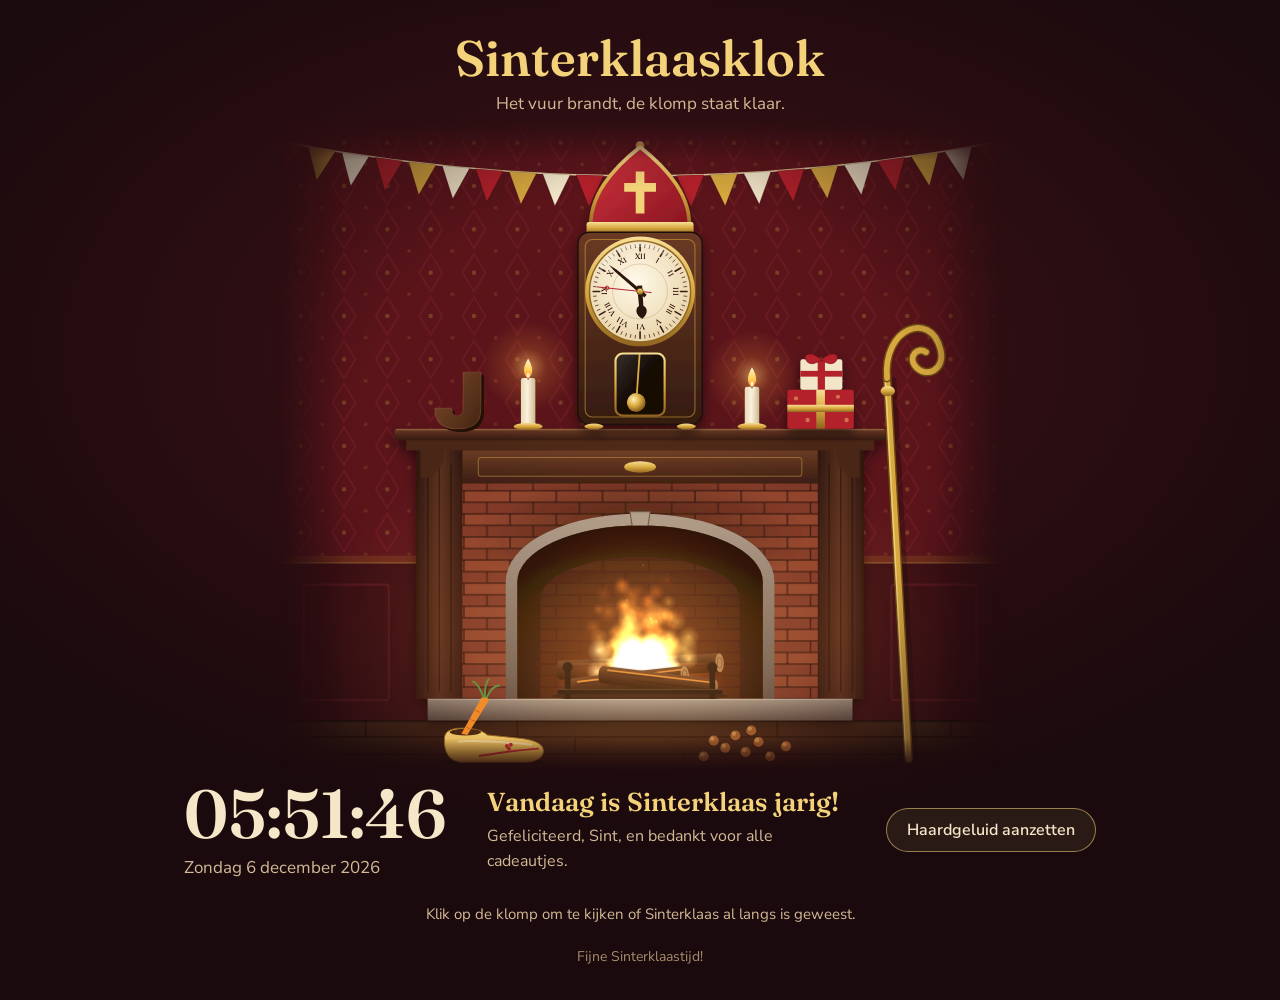
==== index.html @ c1a94958 "Vervang spinnenweb door Sinterklaasklok Co-Authored-By: Claude Opus 5.5 <noreply@anthropic.com> Clau" ====
<!DOCTYPE html>
<html lang="nl">
<head>
<meta charset="UTF-8">
<meta name="viewport" content="width=device-width, initial-scale=1">
<title>Sinterklaasklok</title>
<meta name="description" content="Een gezellige Sinterklaasklok die de actuele tijd aangeeft, bij een knapperend haardvuur.">
<meta name="theme-color" content="#1a0a0d">
<link rel="icon" href="data:image/svg+xml,%3Csvg xmlns='http://www.w3.org/2000/svg' viewBox='0 0 64 64'%3E%3Cpath d='M14 58V32C14 20 23 10 32 4c9 6 18 16 18 28v26z' fill='%23b3202a'/%3E%3Cpath d='M14 48h36v10H14z' fill='%23d9a93f'/%3E%3Cpath d='M29 14h6v8h8v6h-8v14h-6V28h-8v-6h8z' fill='%23f3d27a'/%3E%3C/svg%3E">
<link rel="preconnect" href="https://fonts.googleapis.com">
<link rel="preconnect" href="https://fonts.gstatic.com" crossorigin>
<link href="https://fonts.googleapis.com/css2?family=Archivo+Black&family=Cinzel:wght@600&family=Fraunces:opsz,wght@9..144,600&family=Nunito+Sans:wght@400;600&display=swap" rel="stylesheet">
<style>
/*
VOICE: warm en gezellig, een Hollandse woonkamer op een decemberavond
IDEA: een antieke schoorsteenklok met een mijter als kroon, boven een brandende haard
PICTURE: een gelaagde SVG-kamer met een canvas-vuur, kaarsen, chocoladeletter en een klomp met wortel
COLOUR and TYPE: wijnrode wand, Sint-rood, goud, gloeiend oranje; Fraunces, Cinzel-cijfers, Nunito Sans
LAYOUT: bescheiden titel, de kamer groot in het midden, tijd en aftellen eronder
*/
:root{color-scheme:dark;--bg:#1a0a0d;--ink:#f6e7c8;--muted:#d4b994;--red:#b3202a;--gold:#d9a93f;--goldl:#f3d27a;--glow:.5}
*{box-sizing:border-box;min-width:0}
html{-webkit-text-size-adjust:100%}
body{margin:0;min-height:100vh;background:radial-gradient(ellipse 90% 70% at 50% 35%,#3d1117 0%,#1a0a0d 70%) no-repeat,#1a0a0d;color:var(--ink);font:16px/1.55 "Nunito Sans",system-ui,-apple-system,"Segoe UI",sans-serif;overflow-x:clip}
.top{text-align:center;padding:clamp(18px,3vw,32px) max(5vw,16px) 0}
h1{margin:0;font:600 clamp(32px,5vw,50px)/1.05 Fraunces,Georgia,serif;color:var(--goldl);text-wrap:balance}
.top p{margin:6px 0 0;color:var(--muted);font-size:17px}
.stage{position:relative;margin:4px auto 0;aspect-ratio:10/9;width:min(100%,1040px,max(560px,calc((100vh - 250px)*1.111)));-webkit-mask-image:linear-gradient(90deg,transparent,#000 9%,#000 91%,transparent),linear-gradient(180deg,transparent,#000 6%,#000 95%,transparent);-webkit-mask-composite:source-in;mask-image:linear-gradient(90deg,transparent,#000 9%,#000 91%,transparent),linear-gradient(180deg,transparent,#000 6%,#000 95%,transparent);mask-composite:intersect}
@supports(height:100svh){.stage{width:min(100%,1040px,max(560px,calc((100svh - 250px)*1.111)))}}
.stage>svg{position:absolute;inset:0;width:100%;height:100%;display:block;overflow:hidden}
#fire{position:absolute;left:33%;top:62.2222%;width:34%;height:26.6667%;display:block;border-radius:50% 50% 0 0/32.5% 32.5% 0 0}
.glow{position:absolute;inset:0;pointer-events:none;background:radial-gradient(ellipse 62% 48% at 50% 80%,rgba(255,150,60,.55),rgba(255,110,40,.16) 48%,transparent 72%);mix-blend-mode:screen;opacity:var(--glow)}
.shoe{position:absolute;left:20%;top:85%;width:18%;height:13.5%;padding:0;margin:0;border:0;background:transparent;border-radius:14px;cursor:pointer;-webkit-tap-highlight-color:transparent}
.shoe:focus-visible{outline:3px solid var(--goldl);outline-offset:2px}
.bubble{position:absolute;left:14%;bottom:17%;width:max-content;max-width:min(50%,340px);margin:0;padding:10px 14px;background:#f6e7c8;color:#3a170f;border-radius:14px;font-size:clamp(13px,1.7vw,16px);line-height:1.35;box-shadow:0 8px 24px rgba(0,0,0,.45);opacity:0;transform:translateY(6px);transition:opacity .25s,transform .25s;pointer-events:none}
.bubble.show{opacity:1;transform:none}
.bubble::after{content:"";position:absolute;left:30px;bottom:-8px;border:8px solid transparent;border-bottom:0;border-top-color:#f6e7c8}
.panel{max-width:1040px;margin:0 auto;padding:8px max(5vw,16px) 8px;display:grid;grid-template-columns:auto minmax(0,1fr) auto;gap:16px 40px;align-items:center}
.time{display:block;font:600 clamp(44px,7vw,68px)/1 Fraunces,Georgia,serif;font-variant-numeric:tabular-nums;white-space:nowrap;color:var(--ink)}
.date{margin-top:8px;color:var(--muted);font-size:17px}
.count{margin:0;font:600 clamp(20px,2.4vw,26px)/1.2 Fraunces,Georgia,serif;color:var(--goldl);text-wrap:balance}
.sub{margin:6px 0 0;color:var(--muted)}
.sound{min-height:44px;padding:0 20px;border-radius:999px;border:1px solid rgba(243,210,122,.55);background:rgba(243,210,122,.08);color:var(--ink);font:600 16px/1 "Nunito Sans",system-ui,sans-serif;cursor:pointer;white-space:nowrap}
.sound:hover{background:rgba(243,210,122,.16)}
.sound:focus-visible{outline:3px solid var(--goldl);outline-offset:3px}
.sound.on{background:var(--gold);color:#2a1208;border-color:var(--gold)}
.sound:disabled{opacity:.55;cursor:default}
.hint{margin:14px auto 0;padding:0 16px;text-align:center;color:var(--muted);font-size:15px}
footer{padding:20px 16px 32px;text-align:center;color:#a88c6c;font-size:14px}
@media(max-width:720px){.panel{grid-template-columns:minmax(0,1fr);justify-items:center;text-align:center;gap:14px}}
.flame{transform-box:fill-box;transform-origin:50% 100%;animation:flick 1.3s ease-in-out infinite alternate}
.flame.b{animation-duration:1.7s;animation-delay:-.6s}
.halo{animation:halo 2.1s ease-in-out infinite alternate}
@keyframes flick{0%{transform:scale(1,1) skewX(0deg)}30%{transform:scale(.94,1.06) skewX(2deg)}60%{transform:scale(1.04,.95) skewX(-2deg)}100%{transform:scale(.97,1.04) skewX(1deg)}}
@keyframes halo{from{opacity:.75}to{opacity:1}}
@media(prefers-reduced-motion:reduce){.flame,.halo{animation:none}.bubble{transition:none}}
</style>
</head>
<body>
<header class="top">
  <h1>Sinterklaasklok</h1>
  <p>Het vuur brandt, de klomp staat klaar.</p>
</header>

<main>
<div class="stage" id="stage">
<svg viewBox="0 0 1000 900" aria-hidden="true" focusable="false">
  <defs>
    <pattern id="paper" width="60" height="60" patternUnits="userSpaceOnUse">
      <rect width="60" height="60" fill="#5a141a"/>
      <path d="M30 4 46 30 30 56 14 30Z" fill="none" stroke="#6e1b22" stroke-width="2"/>
      <circle cx="30" cy="30" r="3" fill="#d9a93f" opacity=".28"/>
      <circle cx="0" cy="0" r="2.5" fill="#d9a93f" opacity=".18"/>
      <circle cx="60" cy="0" r="2.5" fill="#d9a93f" opacity=".18"/>
      <circle cx="0" cy="60" r="2.5" fill="#d9a93f" opacity=".18"/>
      <circle cx="60" cy="60" r="2.5" fill="#d9a93f" opacity=".18"/>
    </pattern>
    <pattern id="brick" width="64" height="32" patternUnits="userSpaceOnUse">
      <rect width="64" height="32" fill="#3a1912"/>
      <rect x="1" y="1" width="62" height="14" rx="1.5" fill="#8b3f2c"/>
      <rect x="-31" y="17" width="62" height="14" rx="1.5" fill="#7a3425"/>
      <rect x="33" y="17" width="62" height="14" rx="1.5" fill="#7a3425"/>
    </pattern>
    <linearGradient id="wood" x1="0" y1="0" x2="0" y2="1"><stop offset="0" stop-color="#6a3a24"/><stop offset="1" stop-color="#341a10"/></linearGradient>
    <linearGradient id="woodS" x1="0" y1="0" x2="1" y2="0"><stop offset="0" stop-color="#2e170f"/><stop offset=".5" stop-color="#5a301e"/><stop offset="1" stop-color="#2e170f"/></linearGradient>
    <linearGradient id="gold" x1="0" y1="0" x2="0" y2="1"><stop offset="0" stop-color="#f7de94"/><stop offset=".5" stop-color="#d9a93f"/><stop offset="1" stop-color="#8f6420"/></linearGradient>
    <radialGradient id="face" cx=".45" cy=".4" r=".7"><stop offset="0" stop-color="#fff9ea"/><stop offset="1" stop-color="#e6d0a1"/></radialGradient>
    <linearGradient id="mitre" x1="0" y1="0" x2="1" y2="1"><stop offset="0" stop-color="#d4343e"/><stop offset="1" stop-color="#861520"/></linearGradient>
    <linearGradient id="stone" x1="0" y1="0" x2="0" y2="1"><stop offset="0" stop-color="#a39484"/><stop offset="1" stop-color="#5c5047"/></linearGradient>
    <linearGradient id="floor" x1="0" y1="0" x2="0" y2="1"><stop offset="0" stop-color="#3f2416"/><stop offset="1" stop-color="#1f100a"/></linearGradient>
    <radialGradient id="soot" cx=".5" cy=".85" r=".8"><stop offset="0" stop-color="#2a120a"/><stop offset="1" stop-color="#0b0504"/></radialGradient>
    <radialGradient id="sootUp"><stop offset="0" stop-color="#000" stop-opacity=".6"/><stop offset="1" stop-color="#000" stop-opacity="0"/></radialGradient>
    <radialGradient id="halo"><stop offset="0" stop-color="#ffd27a" stop-opacity=".55"/><stop offset=".4" stop-color="#ff9f3a" stop-opacity=".18"/><stop offset="1" stop-color="#ff9f3a" stop-opacity="0"/></radialGradient>
    <linearGradient id="wax" x1="0" y1="0" x2="1" y2="0"><stop offset="0" stop-color="#e9d8b4"/><stop offset=".45" stop-color="#fbf1dc"/><stop offset="1" stop-color="#cdb98f"/></linearGradient>
    <linearGradient id="flameG" x1="0" y1="1" x2="0" y2="0"><stop offset="0" stop-color="#ff8a1e"/><stop offset=".45" stop-color="#ffd25a"/><stop offset="1" stop-color="#fff6d8"/></linearGradient>
    <linearGradient id="choc" x1="0" y1="0" x2="1" y2="1"><stop offset="0" stop-color="#83502e"/><stop offset="1" stop-color="#3b1d0e"/></linearGradient>
    <radialGradient id="vig" cx=".5" cy=".5" r=".72"><stop offset=".55" stop-color="#1a0a0d" stop-opacity="0"/><stop offset="1" stop-color="#1a0a0d" stop-opacity=".8"/></radialGradient>
    <linearGradient id="glass" x1="0" y1="0" x2="1" y2="1"><stop offset="0" stop-color="#fff" stop-opacity=".16"/><stop offset=".5" stop-color="#fff" stop-opacity="0"/></linearGradient>
    <radialGradient id="bob" cx=".35" cy=".35" r=".7"><stop offset="0" stop-color="#fff1b8"/><stop offset=".5" stop-color="#d9a93f"/><stop offset="1" stop-color="#7d5518"/></radialGradient>
    <filter id="drop" x="-20%" y="-20%" width="140%" height="150%"><feDropShadow dx="0" dy="8" stdDeviation="7" flood-color="#000" flood-opacity=".5"/></filter>
    <clipPath id="win"><rect x="466" y="322" width="68" height="86" rx="10"/></clipPath>
  </defs>

  <!-- wand, lambrisering, vloer -->
  <rect width="1000" height="900" fill="url(#paper)"/>
  <rect y="610" width="1000" height="222" fill="#3b0e13"/>
  <rect x="34" y="642" width="118" height="160" rx="4" fill="none" stroke="#56161c" stroke-width="3"/>
  <rect x="848" y="642" width="118" height="160" rx="4" fill="none" stroke="#56161c" stroke-width="3"/>
  <rect y="602" width="1000" height="10" fill="#6b2a1c"/>
  <rect y="611" width="1000" height="2" fill="#d9a93f" opacity=".35"/>
  <rect y="830" width="1000" height="70" fill="url(#floor)"/>
  <g stroke="#140a05" stroke-width="2" opacity=".7" fill="none">
    <path d="M0 853H1000M0 877H1000"/>
    <path d="M120 830V853M410 853V877M690 830V853M860 877V900M250 877V900M560 877V900M930 830V853M330 830V853"/>
  </g>
  <path d="M0 831H1000" stroke="#000" stroke-opacity=".5" stroke-width="3"/>

  <!-- slinger -->
  <path d="M-10 26Q500 126 1010 26" fill="none" stroke="#e8d2a2" stroke-width="2"/>
  <g id="bunting"></g>

  <!-- schoorsteen -->
  <g filter="url(#drop)">
    <rect x="190" y="450" width="620" height="350" fill="#3a1e14"/>
    <rect x="190" y="450" width="64" height="350" fill="url(#woodS)"/>
    <rect x="746" y="450" width="64" height="350" fill="url(#woodS)"/>
    <path d="M206 476V790M222 476V790M238 476V790M762 476V790M778 476V790M794 476V790" stroke="#1d0d07" stroke-opacity=".55" stroke-width="2"/>
    <rect x="254" y="456" width="492" height="46" fill="url(#wood)"/>
    <rect x="276" y="466" width="448" height="26" rx="4" fill="none" stroke="#d9a93f" stroke-opacity=".45" stroke-width="1.5"/>
    <ellipse cx="500" cy="479" rx="22" ry="8" fill="url(#gold)"/>
    <rect x="254" y="502" width="492" height="298" fill="url(#brick)"/>
    <ellipse cx="500" cy="575" rx="230" ry="90" fill="url(#sootUp)"/>
    <path d="M322 800V638A178 86 0 0 1 678 638V800" fill="none" stroke="url(#stone)" stroke-width="16"/>
    <path d="M486 541h28l-4 26h-20z" fill="#a89888" stroke="#5c5047" stroke-width="1.5"/>
    <path d="M330 800V638A170 78 0 0 1 670 638V800Z" fill="url(#soot)"/>
    <path d="M362 800V662A138 58 0 0 1 638 662V800Z" fill="url(#brick)" opacity=".2"/>
    <path d="M196 454h32v10c0 14-10 24-22 30h-10z" fill="#4a2618"/>
    <path d="M804 454h-32v10c0 14 10 24 22 30h10z" fill="#4a2618"/>
    <rect x="176" y="440" width="648" height="16" fill="#4a2618"/>
    <rect x="160" y="426" width="680" height="16" rx="3" fill="url(#wood)"/>
    <path d="M162 427.5H838" stroke="#f3c98a" stroke-opacity=".35" stroke-width="1.5"/>
    <rect x="206" y="800" width="588" height="30" fill="url(#stone)"/>
    <path d="M206 801H794" stroke="#d4c4b0" stroke-opacity=".6" stroke-width="1.5"/>
  </g>

  <!-- chocoladeletter -->
  <text x="255" y="429" text-anchor="middle" font-family="'Archivo Black','Arial Black',Impact,sans-serif" font-size="112" fill="#241006">J</text>
  <text x="250" y="425" text-anchor="middle" font-family="'Archivo Black','Arial Black',Impact,sans-serif" font-size="112" fill="url(#choc)" stroke="#a46a40" stroke-opacity=".5" stroke-width="1">J</text>

  <!-- kaarsen -->
  <circle class="halo" cx="345" cy="340" r="64" fill="url(#halo)"/>
  <rect x="335" y="356" width="20" height="66" rx="3" fill="url(#wax)"/>
  <path d="M341 356c0 6 2 10 0 16c3-2 4-8 4-16z" fill="#f7ecd2"/>
  <path d="M345 352V358" stroke="#2a1a10" stroke-width="1.6"/>
  <path class="flame" d="M345 357C337 351 338 341 345 329C352 341 353 351 345 357Z" fill="url(#flameG)"/>
  <ellipse cx="345" cy="352" rx="2" ry="3.5" fill="#fff" opacity=".8"/>
  <ellipse cx="345" cy="423" rx="20" ry="5" fill="url(#gold)"/>

  <circle class="halo" cx="655" cy="352" r="64" fill="url(#halo)"/>
  <rect x="645" y="368" width="20" height="54" rx="3" fill="url(#wax)"/>
  <path d="M659 368c0 5-2 9 0 14c-3-2-4-7-4-14z" fill="#f7ecd2"/>
  <path d="M655 364V370" stroke="#2a1a10" stroke-width="1.6"/>
  <path class="flame b" d="M655 369C647 363 648 353 655 341C662 353 663 363 655 369Z" fill="url(#flameG)"/>
  <ellipse cx="655" cy="364" rx="2" ry="3.5" fill="#fff" opacity=".8"/>
  <ellipse cx="655" cy="423" rx="20" ry="5" fill="url(#gold)"/>

  <!-- cadeautjes -->
  <g filter="url(#drop)">
    <rect x="704" y="372" width="92" height="54" rx="3" fill="#b3202a"/>
    <g fill="#f3d27a" opacity=".45"><circle cx="716" cy="384" r="3"/><circle cx="732" cy="414" r="3"/><circle cx="774" cy="382" r="3"/><circle cx="786" cy="414" r="3"/></g>
    <rect x="744" y="372" width="12" height="54" fill="url(#gold)"/>
    <rect x="704" y="393" width="92" height="10" fill="url(#gold)"/>
    <rect x="722" y="330" width="58" height="42" rx="3" fill="#f3e6c8"/>
    <rect x="746" y="330" width="10" height="42" fill="#b3202a"/>
    <rect x="722" y="346" width="58" height="8" fill="#b3202a"/>
    <path d="M751 331c-14-14-28-8-20 2c6 6 13 2 20-2zM751 331c14-14 28-8 20 2c-6 6-13 2-20-2z" fill="#b3202a" stroke="#7d1219" stroke-width="1"/>
  </g>

  <!-- klok met mijter -->
  <g filter="url(#drop)">
    <circle cx="500" cy="34" r="6" fill="url(#gold)"/>
    <path d="M432 152C428 104 462 66 500 36C538 66 572 104 568 152Z" fill="url(#mitre)"/>
    <path d="M432 152C428 104 462 66 500 36C538 66 572 104 568 152" fill="none" stroke="url(#gold)" stroke-width="5" stroke-linejoin="round"/>
    <path d="M494 70h12v16h16v12h-16v30h-12V98h-16V86h16z" fill="#f3d27a"/>
    <rect x="426" y="140" width="148" height="16" rx="3" fill="url(#gold)"/>
    <rect x="414" y="154" width="172" height="266" rx="16" fill="url(#wood)" stroke="#1f0f09" stroke-width="2"/>
    <rect x="424" y="164" width="152" height="246" rx="10" fill="none" stroke="#d9a93f" stroke-opacity=".55" stroke-width="1.5"/>
    <circle cx="500" cy="236" r="76" fill="url(#gold)"/>
    <circle cx="500" cy="236" r="71" fill="#8f6420"/>
    <circle cx="500" cy="236" r="69" fill="url(#face)"/>
    <circle cx="500" cy="236" r="38" fill="none" stroke="#b08a52" stroke-opacity=".45"/>
    <g id="dial"></g>
    <g id="hh" transform="translate(500 236)"><path d="M-3.5 8L-3 -20C-9 -23 -9 -32 0 -38C9 -32 9 -23 3 -20L3.5 8Z" fill="#2a140c"/></g>
    <g id="mh" transform="translate(500 236)"><path d="M-2.4 10L-1.8 -44L0 -57L1.8 -44L2.4 10Z" fill="#2a140c"/></g>
    <g id="sh" transform="translate(500 236)"><path d="M0 16V-60" stroke="#b3202a" stroke-width="1.3"/><circle r="3.2" fill="#b3202a"/><circle cy="-46" r="2.6" fill="none" stroke="#b3202a" stroke-width="1.3"/></g>
    <circle cx="500" cy="236" r="4.5" fill="url(#gold)" stroke="#5a3a12" stroke-width="1"/>
    <path d="M446 204A60 60 0 0 1 532 182" fill="none" stroke="#fff" stroke-opacity=".28" stroke-width="5" stroke-linecap="round"/>
    <rect x="466" y="322" width="68" height="86" rx="10" fill="#140904"/>
    <g clip-path="url(#win)"><g id="pend"><path d="M500 314V390" stroke="#d9a93f" stroke-width="2.5"/><circle cx="500" cy="390" r="13" fill="url(#bob)"/></g></g>
    <rect x="466" y="322" width="68" height="86" rx="10" fill="url(#glass)" stroke="url(#gold)" stroke-width="3"/>
    <ellipse cx="436" cy="423" rx="13" ry="4" fill="url(#gold)"/>
    <ellipse cx="564" cy="423" rx="13" ry="4" fill="url(#gold)"/>
  </g>

  <!-- staf -->
  <g fill="none" stroke-linecap="round">
    <path d="M880 886L850 360" stroke="#000" stroke-opacity=".25" stroke-width="10"/>
    <path d="M872 884L842 356" stroke="#6b4a14" stroke-width="12"/>
    <path d="M872 884L842 356" stroke="#d9a93f" stroke-width="8"/>
    <path d="M868 878L840 362" stroke="#f7de94" stroke-width="2" stroke-opacity=".7"/>
    <path d="M842 356C836 286 902 262 916 316C924 346 894 358 880 338C872 326 884 312 896 320" stroke="#6b4a14" stroke-width="12"/>
    <path d="M842 356C836 286 902 262 916 316C924 346 894 358 880 338C872 326 884 312 896 320" stroke="#d9a93f" stroke-width="8"/>
  </g>
  <ellipse cx="843" cy="374" rx="10" ry="7" fill="url(#gold)"/>

  <rect width="1000" height="900" fill="url(#vig)"/>
</svg>

<canvas id="fire" aria-hidden="true"></canvas>

<svg viewBox="0 0 1000 900" aria-hidden="true" focusable="false">
  <defs>
    <linearGradient id="klomp" x1="0" y1="0" x2="0" y2="1"><stop offset="0" stop-color="#f4d27a"/><stop offset="1" stop-color="#c08a2a"/></linearGradient>
    <g id="pn"><ellipse cy="5" rx="7" ry="2.2" fill="#000" opacity=".3"/><circle r="7" fill="#8e4f25"/><circle cx="-2" cy="-2.5" r="3" fill="#c98a52" opacity=".7"/></g>
  </defs>
  <g>
    <use href="#pn" x="602" y="858"/><use href="#pn" x="618" y="868"/><use href="#pn" x="632" y="851"/>
    <use href="#pn" x="646" y="874"/><use href="#pn" x="664" y="860"/><use href="#pn" x="680" y="880"/>
    <use href="#pn" x="588" y="880"/><use href="#pn" x="702" y="866"/><use href="#pn" x="654" y="844"/>
  </g>
  <g transform="translate(222 834) scale(.9)">
    <ellipse cx="84" cy="60" rx="82" ry="7" fill="#000" opacity=".45"/>
    <path d="M8 22C6 42 14 58 32 60L132 60C152 60 162 50 160 40C158 30 142 25 122 23L74 18C66 10 46 6 26 8C14 10 9 14 8 22Z" fill="url(#klomp)" stroke="#8a5a18" stroke-width="1.5"/>
    <path d="M30 28C60 25 100 29 142 33" fill="none" stroke="#fff" stroke-opacity=".35" stroke-width="3" stroke-linecap="round"/>
    <path d="M62 50C92 46 122 41 152 39" fill="none" stroke="#b3202a" stroke-width="3" stroke-linecap="round"/>
    <g fill="#b3202a"><circle cx="104" cy="35" r="3"/><circle cx="110" cy="33" r="3"/><circle cx="107" cy="39" r="3"/></g>
    <ellipse cx="40" cy="14" rx="24" ry="5.5" fill="#3b200c"/>
    <g id="carrot">
      <path d="M34 16L64 -38Q70 -45 77 -36L43 18Z" fill="#ef8424"/>
      <path d="M48 -6l6 3M56 -20l6 3M42 6l5 3" stroke="#c35f12" stroke-width="1.6" stroke-linecap="round"/>
      <path d="M68 -40C62 -56 58 -62 52 -64M70 -41C70 -58 72 -64 76 -68M73 -40C80 -54 86 -58 92 -58" fill="none" stroke="#4f8a3a" stroke-width="3" stroke-linecap="round"/>
    </g>
    <g id="gift" style="display:none">
      <rect x="24" y="-14" width="30" height="26" rx="2" fill="#b3202a"/>
      <rect x="36" y="-14" width="6" height="26" fill="#f3d27a"/>
      <rect x="24" y="-4" width="30" height="5" fill="#f3d27a"/>
      <ellipse cx="34" cy="-17" rx="6" ry="3.5" fill="#f3d27a"/>
      <ellipse cx="44" cy="-17" rx="6" ry="3.5" fill="#f3d27a"/>
      <circle cx="58" cy="6" r="7" fill="#d9a93f" stroke="#8f6420"/>
    </g>
    <path d="M16 15A24 5.5 0 0 0 64 15" fill="none" stroke="#e5bd62" stroke-width="3"/>
  </g>
</svg>

<div class="glow" aria-hidden="true"></div>
<button class="shoe" id="shoe" type="button" aria-label="Kijk in de klomp"></button>
<p class="bubble" id="bubble" role="status" aria-live="polite"></p>
</div>

<section class="panel" aria-label="Tijd en aftellen">
  <div>
    <time class="time" id="dtime">00:00:00</time>
    <div class="date" id="ddate"></div>
  </div>
  <div>
    <p class="count" id="count"></p>
    <p class="sub" id="count2"></p>
  </div>
  <button class="sound" id="sound" type="button">Haardgeluid aanzetten</button>
</section>
<p class="hint">Klik op de klomp om te kijken of Sinterklaas al langs is geweest.</p>
</main>

<footer>Fijne Sinterklaastijd!</footer>

<script>
{
const $ = id => document.getElementById(id);
const R = Math.random;
const reduce = !!(window.matchMedia && window.matchMedia('(prefers-reduced-motion: reduce)').matches);

/* wijzerplaat */
const roman = ['XII','I','II','III','IIII','V','VI','VII','VIII','IX','X','XI'];
let dial = '';
for (let i = 0; i < 60; i++) {
  const a = i * Math.PI / 30, major = i % 5 === 0, r1 = major ? 56 : 61, r2 = 65, s = Math.sin(a), c = Math.cos(a);
  dial += `<line x1="${(500 + s * r1).toFixed(2)}" y1="${(236 - c * r1).toFixed(2)}" x2="${(500 + s * r2).toFixed(2)}" y2="${(236 - c * r2).toFixed(2)}" stroke="#3a1a10" stroke-width="${major ? 2.2 : 1}" stroke-linecap="round"/>`;
}
for (let k = 0; k < 12; k++) {
  dial += `<text x="500" y="188" transform="rotate(${k * 30} 500 236)" text-anchor="middle" dominant-baseline="central" font-family="Cinzel, Georgia, serif" font-weight="600" font-size="10.5" fill="#3a1a10">${roman[k]}</text>`;
}
$('dial').innerHTML = dial;

/* slinger met vlaggetjes */
const cols = ['#b3202a', '#d9a93f', '#f3e6c8'];
const P0 = [-10, 26], P1 = [500, 126], P2 = [1010, 26];
let flags = '';
const nFlags = 22;
for (let i = 0; i < nFlags; i++) {
  const t = (i + 0.5) / nFlags, u = 1 - t;
  const x = u * u * P0[0] + 2 * u * t * P1[0] + t * t * P2[0];
  const y = u * u * P0[1] + 2 * u * t * P1[1] + t * t * P2[1];
  const dx = 2 * u * (P1[0] - P0[0]) + 2 * t * (P2[0] - P1[0]);
  const dy = 2 * u * (P1[1] - P0[1]) + 2 * t * (P2[1] - P1[1]);
  const ang = Math.atan2(dy, dx) * 180 / Math.PI;
  flags += `<path d="M-19 0L19 0L0 44Z" fill="${cols[i % 3]}" stroke="#000" stroke-opacity=".2" transform="translate(${x.toFixed(1)} ${y.toFixed(1)}) rotate(${ang.toFixed(1)})"/>`;
}
$('bunting').innerHTML = flags;

/* geluid */
let ac = null, master = null, wbuf = null, soundOn = false, crackT = null;
function initAudio() {
  const AC = window.AudioContext || window.webkitAudioContext;
  ac = new AC();
  master = ac.createGain();
  master.gain.value = 0;
  master.connect(ac.destination);
  const len = Math.floor(ac.sampleRate * 3);
  const buf = ac.createBuffer(1, len, ac.sampleRate);
  const d = buf.getChannelData(0);
  let last = 0;
  for (let i = 0; i < len; i++) { const w = R() * 2 - 1; last = (last + 0.02 * w) / 1.02; d[i] = last * 3.5; }
  const src = ac.createBufferSource();
  src.buffer = buf; src.loop = true;
  const lp = ac.createBiquadFilter();
  lp.type = 'lowpass'; lp.frequency.value = 500;
  const g = ac.createGain(); g.gain.value = 0.35;
  src.connect(lp); lp.connect(g); g.connect(master);
  src.start();
  wbuf = ac.createBuffer(1, Math.floor(ac.sampleRate * 0.2), ac.sampleRate);
  const wd = wbuf.getChannelData(0);
  for (let i = 0; i < wd.length; i++) wd[i] = R() * 2 - 1;
}
function burst(freq, q, vol, dur, delay) {
  const n = ac.currentTime + delay;
  const src = ac.createBufferSource(); src.buffer = wbuf;
  const bp = ac.createBiquadFilter(); bp.type = 'bandpass'; bp.frequency.value = freq; bp.Q.value = q;
  const g = ac.createGain();
  g.gain.setValueAtTime(vol, n);
  g.gain.exponentialRampToValueAtTime(0.0001, n + dur);
  src.connect(bp); bp.connect(g); g.connect(master);
  src.start(n, R() * 0.1, dur + 0.02);
}
function crackleLoop() {
  if (!soundOn) return;
  const count = R() < 0.15 ? 3 + Math.floor(R() * 4) : 1;
  for (let i = 0; i < count; i++) burst(1200 + R() * 4000, 1 + R() * 3, 0.05 + R() * 0.35, 0.02 + R() * 0.06, i * 0.015 + R() * 0.02);
  crackT = setTimeout(crackleLoop, 40 + R() * 260);
}
function tick(hi) { if (ac) burst(hi ? 3400 : 2600, 6, 0.5, 0.035, 0); }
const btn = $('sound');
btn.addEventListener('click', () => {
  try {
    if (!ac) initAudio();
    soundOn = !soundOn;
    btn.textContent = soundOn ? 'Haardgeluid uitzetten' : 'Haardgeluid aanzetten';
    btn.classList.toggle('on', soundOn);
    clearTimeout(crackT);
    master.gain.cancelScheduledValues(ac.currentTime);
    if (soundOn) {
      const p = ac.resume(); if (p && p.catch) p.catch(() => {});
      master.gain.setTargetAtTime(0.8, ac.currentTime, 0.15);
      crackleLoop();
    } else {
      master.gain.setTargetAtTime(0, ac.currentTime, 0.08);
    }
  } catch (e) {
    soundOn = false;
    btn.disabled = true;
    btn.classList.remove('on');
    btn.textContent = 'Geluid niet beschikbaar';
  }
});

/* klok, datum en aftellen */
const hh = $('hh'), mh = $('mh'), sh = $('sh'), pend = $('pend');
const tEl = $('dtime'), dEl = $('ddate'), cEl = $('count'), c2El = $('count2');
const fmtDate = new Intl.DateTimeFormat('nl-NL', { weekday: 'long', day: 'numeric', month: 'long', year: 'numeric' });
const fmtWd = new Intl.DateTimeFormat('nl-NL', { weekday: 'long' });
const pad = n => String(n).padStart(2, '0');
let lastSec = -1, lastDay = '';
function easeTick(p) {
  if (reduce || p >= 0.18) return 1;
  const q = p / 0.18, c1 = 1.2, c3 = c1 + 1;
  return 1 + c3 * Math.pow(q - 1, 3) + c1 * Math.pow(q - 1, 2);
}
function updDay(now) {
  const ds = fmtDate.format(now);
  dEl.textContent = ds.charAt(0).toUpperCase() + ds.slice(1);
  const y = now.getFullYear(), day = 864e5;
  const today = Date.UTC(y, now.getMonth(), now.getDate());
  const d = Math.round((Date.UTC(y, 11, 5) - today) / day);
  let main, sub;
  if (d > 1) { main = `Nog ${d} nachtjes slapen tot pakjesavond`; sub = `Pakjesavond valt dit jaar op ${fmtWd.format(new Date(y, 11, 5))} 5 december.`; }
  else if (d === 1) { main = 'Nog 1 nachtje slapen: morgen is het pakjesavond!'; sub = `Morgen, ${fmtWd.format(new Date(y, 11, 5))} 5 december, komt Sinterklaas langs.`; }
  else if (d === 0) { main = 'Vanavond is het pakjesavond!'; sub = 'Luister goed: zo wordt er op de deur gebonsd.'; }
  else if (d === -1) { main = 'Vandaag is Sinterklaas jarig!'; sub = 'Gefeliciteerd, Sint, en bedankt voor alle cadeautjes.'; }
  else {
    const d2 = Math.round((Date.UTC(y + 1, 11, 5) - today) / day);
    main = `Sinterklaas is terug in Spanje. Nog ${d2} nachtjes tot pakjesavond`;
    sub = `Volgend jaar valt pakjesavond op ${fmtWd.format(new Date(y + 1, 11, 5))} 5 december.`;
  }
  cEl.textContent = main;
  c2El.textContent = sub;
}
function updClock(now) {
  const h = now.getHours(), m = now.getMinutes(), s = now.getSeconds(), ms = now.getMilliseconds();
  const sf = s - 1 + easeTick(ms / 1000);
  sh.setAttribute('transform', `translate(500 236) rotate(${(sf * 6).toFixed(2)})`);
  mh.setAttribute('transform', `translate(500 236) rotate(${((m + s / 60) * 6).toFixed(2)})`);
  hh.setAttribute('transform', `translate(500 236) rotate(${((h % 12 + m / 60) * 30).toFixed(2)})`);
  const pa = reduce ? 0 : 7 * Math.sin(Math.PI * (now.getTime() % 2000) / 1000);
  pend.setAttribute('transform', `rotate(${pa.toFixed(2)} 500 314)`);
  if (s !== lastSec) {
    lastSec = s;
    tEl.textContent = `${pad(h)}:${pad(m)}:${pad(s)}`;
    tEl.setAttribute('datetime', `${pad(h)}:${pad(m)}:${pad(s)}`);
    if (soundOn) tick(s % 2 === 0);
    const dk = now.toDateString();
    if (dk !== lastDay) { lastDay = dk; updDay(now); }
  }
}

/* haardvuur */
const stage = $('stage'), cv = $('fire'), cx = cv.getContext('2d');
const FW = 340, FH = 240;
function fit() {
  const r = cv.getBoundingClientRect();
  const dpr = Math.min(window.devicePixelRatio || 1, 2);
  const w = Math.max(1, Math.round(r.width * dpr)), h = Math.max(1, Math.round(r.height * dpr));
  if (cv.width !== w || cv.height !== h) { cv.width = w; cv.height = h; }
  cx.setTransform(w / FW, 0, 0, h / FH, 0, 0);
}
const fireObserver = new ResizeObserver(fit);
fireObserver.observe(cv);
fit();

const stops = [[0, [255, 247, 214]], [0.25, [255, 206, 96]], [0.55, [245, 124, 36]], [0.8, [170, 52, 22]], [1, [90, 24, 14]]];
function col(t) {
  for (let i = 1; i < stops.length; i++) {
    if (t <= stops[i][0]) {
      const t0 = stops[i - 1][0], a = stops[i - 1][1], t1 = stops[i][0], b = stops[i][1], f = (t - t0) / (t1 - t0);
      return a.map((v, j) => Math.round(v + (b[j] - v) * f));
    }
  }
  return stops[stops.length - 1][1];
}
const sprites = [];
for (let i = 0; i < 24; i++) {
  const c = document.createElement('canvas'); c.width = c.height = 64;
  const g = c.getContext('2d'), rgb = col(i / 23).join(',');
  const rg = g.createRadialGradient(32, 32, 0, 32, 32, 32);
  rg.addColorStop(0, `rgba(${rgb},1)`); rg.addColorStop(0.35, `rgba(${rgb},.55)`); rg.addColorStop(1, `rgba(${rgb},0)`);
  g.fillStyle = rg; g.fillRect(0, 0, 64, 64);
  sprites.push(c);
}
const parts = [], sparks = [];
let acc = 0, noise = 0;
function spawn() {
  parts.push({ x: 170 + (R() + R() + R() - 1.5) * 64, y: 202 + R() * 12, vx: (R() - 0.5) * 14, vy: -(55 + R() * 65), life: 0, max: 0.9 + R() * 1.0, size: 26 + R() * 26, seed: R() * 6.28 });
}
function drawLog(x1, y1, x2, y2, r, glow) {
  const a = Math.atan2(y2 - y1, x2 - x1), len = Math.hypot(x2 - x1, y2 - y1);
  cx.save();
  cx.translate(x1, y1); cx.rotate(a);
  const g = cx.createLinearGradient(0, -r, 0, r);
  g.addColorStop(0, '#6a3e24'); g.addColorStop(0.5, '#3e2213'); g.addColorStop(1, '#1e0f07');
  cx.fillStyle = g;
  cx.beginPath(); cx.ellipse(0, 0, r * 0.45, r, 0, 0, Math.PI * 2); cx.fill();
  cx.fillRect(0, -r, len, 2 * r);
  cx.strokeStyle = 'rgba(0,0,0,.35)'; cx.lineWidth = 1.2;
  cx.beginPath();
  cx.moveTo(8, -r * 0.3); cx.lineTo(len * 0.55, -r * 0.35);
  cx.moveTo(len * 0.3, r * 0.25); cx.lineTo(len - 10, r * 0.2);
  cx.stroke();
  cx.fillStyle = '#b07a4a';
  cx.beginPath(); cx.ellipse(len, 0, r * 0.45, r, 0, 0, Math.PI * 2); cx.fill();
  cx.strokeStyle = '#6e4426'; cx.lineWidth = 1;
  cx.beginPath(); cx.ellipse(len, 0, r * 0.25, r * 0.55, 0, 0, Math.PI * 2); cx.stroke();
  if (glow) {
    cx.globalCompositeOperation = 'lighter';
    cx.strokeStyle = `rgba(255,${110 + Math.round(40 * glow)},40,${(0.35 + 0.3 * glow).toFixed(3)})`;
    cx.lineWidth = 2.2;
    cx.beginPath(); cx.moveTo(6, -r * 0.55); cx.lineTo(len - 4, -r * 0.62); cx.stroke();
  }
  cx.restore();
}
function drawGrate() {
  cx.fillStyle = '#2a1810';
  cx.beginPath(); cx.ellipse(170, 236, 122, 7, 0, 0, Math.PI * 2); cx.fill();
  cx.fillStyle = '#17100c';
  cx.fillRect(56, 226, 228, 7);
  for (const x of [70, 270]) {
    cx.fillRect(x - 4, 198, 8, 42);
    cx.beginPath(); cx.arc(x, 196, 7, 0, Math.PI * 2); cx.fill();
  }
  cx.fillStyle = 'rgba(255,170,90,.25)';
  cx.fillRect(56, 226, 228, 1.2);
}
function fire(dt, time) {
  noise += (R() - 0.5) * dt * 3; noise *= 0.97;
  noise = Math.max(-0.15, Math.min(0.15, noise));
  const I = reduce ? 0.9 : 0.86 + 0.07 * Math.sin(time * 1.9) + 0.05 * Math.sin(time * 5.3 + 1.3) + noise;
  stage.style.setProperty('--glow', (0.3 + 0.32 * I).toFixed(3));

  cx.globalCompositeOperation = 'source-over';
  cx.globalAlpha = 1;
  cx.clearRect(0, 0, FW, FH);
  let g = cx.createRadialGradient(170, 200, 10, 170, 190, 200);
  g.addColorStop(0, `rgba(255,130,50,${(0.34 * I).toFixed(3)})`); g.addColorStop(1, 'rgba(255,90,30,0)');
  cx.fillStyle = g; cx.fillRect(0, 0, FW, FH);

  drawLog(60, 200, 280, 190, 13, 0);

  acc += dt * (reduce ? 90 : 190) * I;
  while (acc >= 1) { acc -= 1; spawn(); }
  cx.globalCompositeOperation = 'lighter';
  for (let i = parts.length - 1; i >= 0; i--) {
    const p = parts[i];
    p.life += dt;
    const t = p.life / p.max;
    if (t >= 1) { parts.splice(i, 1); continue; }
    p.vy -= 34 * dt;
    p.x += (p.vx + Math.sin(time * 3.1 + p.seed) * 16 * t + (170 - p.x) * 0.9 * t) * dt;
    p.y += p.vy * dt;
    const s = p.size * (1 - 0.7 * t);
    cx.globalAlpha = (t < 0.12 ? t / 0.12 : 1) * (1 - t) * 0.85;
    cx.drawImage(sprites[Math.min(23, Math.floor(t * 24))], p.x - s / 2, p.y - s / 2, s, s);
  }
  cx.globalAlpha = 1;

  if (!reduce && R() < dt * 5 * I) sparks.push({ x: 150 + R() * 40, y: 190, vx: (R() - 0.5) * 30, vy: -(70 + R() * 90), life: 0, max: 0.9 + R() * 1.1 });
  for (let i = sparks.length - 1; i >= 0; i--) {
    const p = sparks[i];
    p.life += dt;
    if (p.life >= p.max || p.y < 0) { sparks.splice(i, 1); continue; }
    p.vx += (R() - 0.5) * 160 * dt; p.x += p.vx * dt; p.y += p.vy * dt;
    const a = 1 - p.life / p.max;
    cx.fillStyle = `rgba(255,${180 + Math.round(60 * a)},120,${a.toFixed(3)})`;
    cx.fillRect(p.x, p.y, 1.8, 1.8);
  }

  g = cx.createRadialGradient(170, 232, 4, 170, 232, 120);
  g.addColorStop(0, `rgba(255,150,60,${(0.55 * I).toFixed(3)})`); g.addColorStop(1, 'rgba(255,80,20,0)');
  cx.fillStyle = g; cx.fillRect(40, 190, 260, 50);
  cx.globalCompositeOperation = 'source-over';

  drawLog(78, 224, 232, 207, 13, I);
  drawLog(118, 206, 272, 225, 12, I);
  drawGrate();
}

/* klomp */
const gifts = ['een chocoladeletter', 'een handje pepernoten', 'een marsepeinen varkentje', 'een speculaaspop', 'een taaitaaipop', 'een suikerbeest', 'een zakje chocolademunten', 'een chocolademuis'];
const shoe = $('shoe'), bubble = $('bubble'), carrot = $('carrot'), gift = $('gift');
let filled = false, lastGift = -1, bubT = null;
shoe.addEventListener('click', () => {
  filled = !filled;
  carrot.style.display = filled ? 'none' : '';
  gift.style.display = filled ? '' : 'none';
  let msg;
  if (filled) {
    let i;
    do { i = Math.floor(R() * gifts.length); } while (i === lastGift);
    lastGift = i;
    msg = `Het paard heeft de wortel opgegeten, en Sinterklaas liet ${gifts[i]} achter!`;
  } else {
    msg = 'Er zit weer een verse wortel in de klomp. Hij staat klaar voor vannacht.';
  }
  bubble.textContent = msg;
  bubble.classList.add('show');
  shoe.setAttribute('aria-label', filled ? 'Zet de klomp opnieuw met een wortel' : 'Kijk in de klomp');
  clearTimeout(bubT);
  bubT = setTimeout(() => bubble.classList.remove('show'), 5000);
});

/* animatielus */
let lastT = performance.now();
function frame(t) {
  const dt = Math.min(0.05, Math.max(0, (t - lastT) / 1000));
  lastT = t;
  updClock(new Date());
  fire(dt, t / 1000);
  requestAnimationFrame(frame);
}
updClock(new Date());
requestAnimationFrame(frame);
}
</script>
</body>
</html>
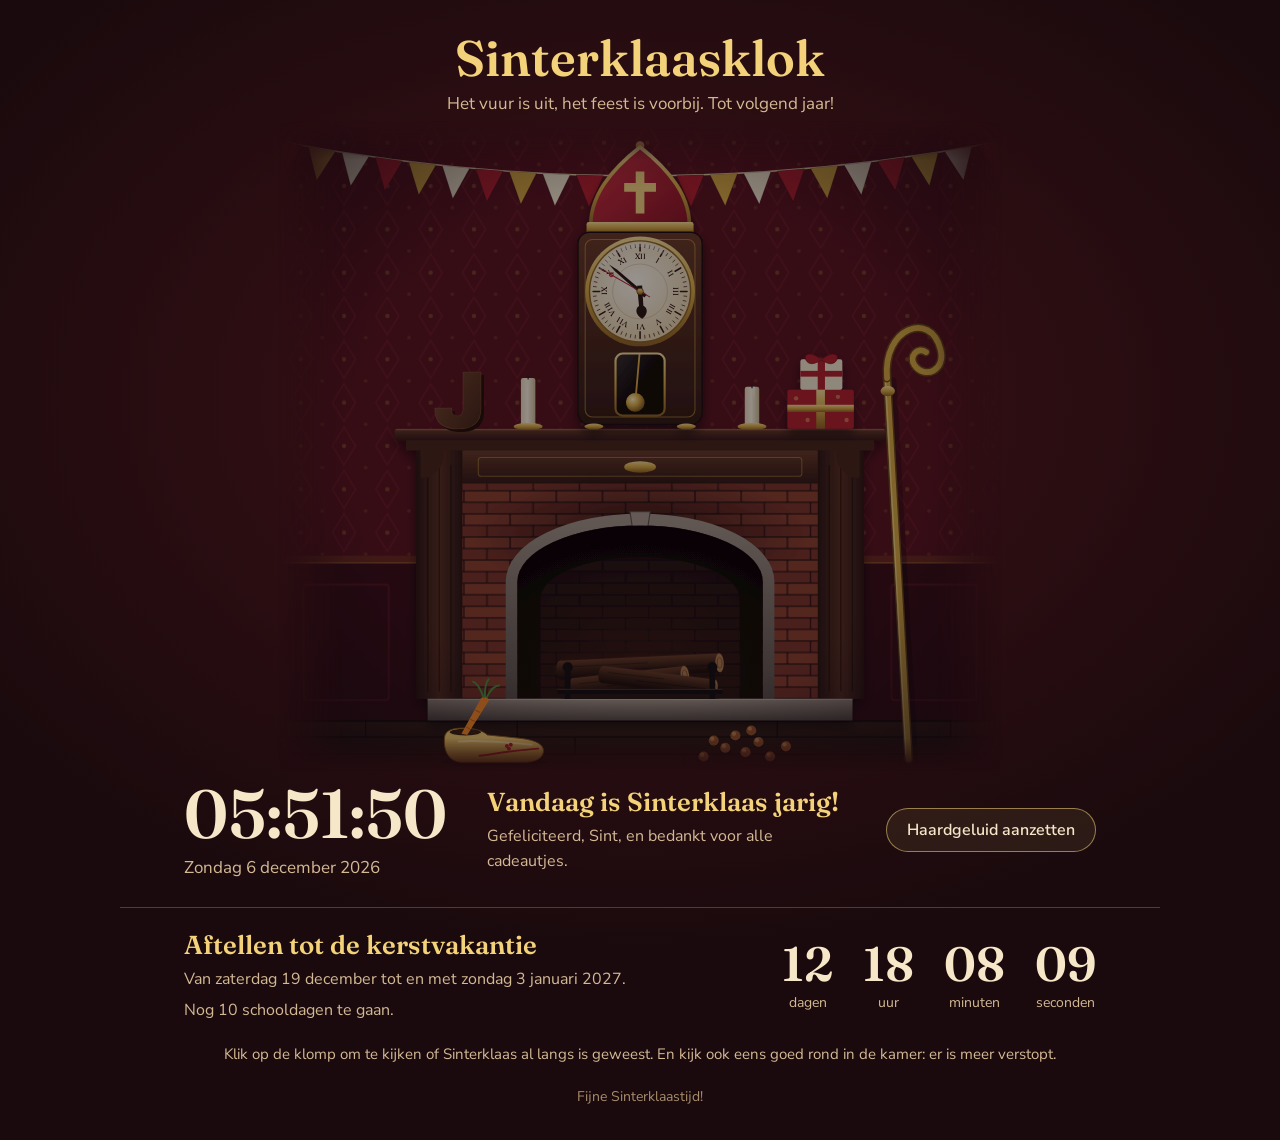
==== commit da3bce1c: "Easter eggs, haard uit na pakjesavond, aftellen tot kerstvakantie Co-Authored-By: Claude Opus 5.5 <n" ====
--- a/index.html
+++ b/index.html
@@ -32,9 +32,20 @@
 .glow{position:absolute;inset:0;pointer-events:none;background:radial-gradient(ellipse 62% 48% at 50% 80%,rgba(255,150,60,.55),rgba(255,110,40,.16) 48%,transparent 72%);mix-blend-mode:screen;opacity:var(--glow)}
 .shoe{position:absolute;left:20%;top:85%;width:18%;height:13.5%;padding:0;margin:0;border:0;background:transparent;border-radius:14px;cursor:pointer;-webkit-tap-highlight-color:transparent}
 .shoe:focus-visible{outline:3px solid var(--goldl);outline-offset:2px}
-.bubble{position:absolute;left:14%;bottom:17%;width:max-content;max-width:min(50%,340px);margin:0;padding:10px 14px;background:#f6e7c8;color:#3a170f;border-radius:14px;font-size:clamp(13px,1.7vw,16px);line-height:1.35;box-shadow:0 8px 24px rgba(0,0,0,.45);opacity:0;transform:translateY(6px);transition:opacity .25s,transform .25s;pointer-events:none}
+.hit{position:absolute;padding:0;margin:0;border:0;background:transparent;border-radius:12px;cursor:pointer;-webkit-tap-highlight-color:transparent}
+.hit:focus-visible{outline:3px solid var(--goldl);outline-offset:2px}
+.night{position:absolute;inset:0;pointer-events:none;background:#07040f;opacity:var(--night,0)}
+.bubble{position:absolute;left:14%;bottom:17%;z-index:2;width:max-content;max-width:min(56%,360px);margin:0 0 0 -38px;padding:10px 14px;background:#f6e7c8;color:#3a170f;border-radius:14px;font-size:clamp(13px,1.7vw,16px);line-height:1.35;white-space:pre-line;box-shadow:0 8px 24px rgba(0,0,0,.45);opacity:0;transform:translateY(6px);transition:opacity .25s,transform .25s;pointer-events:none}
+.bubble.r{margin:0 -38px 0 0}
 .bubble.show{opacity:1;transform:none}
 .bubble::after{content:"";position:absolute;left:30px;bottom:-8px;border:8px solid transparent;border-bottom:0;border-top-color:#f6e7c8}
+.bubble.r::after{left:auto;right:30px}
+#rain{position:fixed;inset:0;width:100%;height:100%;pointer-events:none;z-index:20}
+.shake{transform-box:fill-box;transform-origin:50% 100%;animation:shake .6s ease-in-out}
+@keyframes shake{20%{transform:rotate(-4deg)}40%{transform:rotate(4deg)}60%{transform:rotate(-3deg)}80%{transform:rotate(2deg)}}
+.puff{transform-box:fill-box;transform-origin:50% 50%;animation:puff 1.8s ease-out forwards}
+@keyframes puff{from{opacity:.6;transform:translate(0,0) scale(1)}to{opacity:0;transform:translate(6px,-36px) scale(3.2)}}
+.eggs{margin:6px 0 0;color:var(--goldl);font-size:14px}
 .panel{max-width:1040px;margin:0 auto;padding:8px max(5vw,16px) 8px;display:grid;grid-template-columns:auto minmax(0,1fr) auto;gap:16px 40px;align-items:center}
 .time{display:block;font:600 clamp(44px,7vw,68px)/1 Fraunces,Georgia,serif;font-variant-numeric:tabular-nums;white-space:nowrap;color:var(--ink)}
 .date{margin-top:8px;color:var(--muted);font-size:17px}
@@ -45,6 +56,14 @@
 .sound:focus-visible{outline:3px solid var(--goldl);outline-offset:3px}
 .sound.on{background:var(--gold);color:#2a1208;border-color:var(--gold)}
 .sound:disabled{opacity:.55;cursor:default}
+.xmas{max-width:1040px;margin:18px auto 0;padding:22px max(5vw,16px) 6px;border-top:1px solid rgba(243,210,122,.25);display:grid;grid-template-columns:minmax(0,1fr) auto;gap:14px 40px;align-items:center}
+.xmas h2{margin:0;font:600 clamp(20px,2.4vw,26px)/1.2 Fraunces,Georgia,serif;color:var(--goldl)}
+.xm-row{display:flex;gap:clamp(14px,3vw,30px)}
+.xm-row[hidden]{display:none}
+.xm-row>div{display:flex;flex-direction:column;align-items:center;min-width:2.6em}
+.xm-n{font:600 clamp(34px,5vw,48px)/1 Fraunces,Georgia,serif;font-variant-numeric:tabular-nums;white-space:nowrap}
+.xm-l{margin-top:4px;font-size:14px;color:var(--muted)}
+@media(max-width:720px){.xmas{grid-template-columns:minmax(0,1fr);justify-items:center;text-align:center}}
 .hint{margin:14px auto 0;padding:0 16px;text-align:center;color:var(--muted);font-size:15px}
 footer{padding:20px 16px 32px;text-align:center;color:#a88c6c;font-size:14px}
 @media(max-width:720px){.panel{grid-template-columns:minmax(0,1fr);justify-items:center;text-align:center;gap:14px}}
@@ -59,7 +78,7 @@
 <body>
 <header class="top">
   <h1>Sinterklaasklok</h1>
-  <p>Het vuur brandt, de klomp staat klaar.</p>
+  <p id="tagline">Het vuur brandt, de klomp staat klaar.</p>
 </header>
 
 <main>
@@ -99,6 +118,7 @@
     <radialGradient id="bob" cx=".35" cy=".35" r=".7"><stop offset="0" stop-color="#fff1b8"/><stop offset=".5" stop-color="#d9a93f"/><stop offset="1" stop-color="#7d5518"/></radialGradient>
     <filter id="drop" x="-20%" y="-20%" width="140%" height="150%"><feDropShadow dx="0" dy="8" stdDeviation="7" flood-color="#000" flood-opacity=".5"/></filter>
     <clipPath id="win"><rect x="466" y="322" width="68" height="86" rx="10"/></clipPath>
+    <mask id="biteMask" maskUnits="userSpaceOnUse" x="0" y="0" width="1000" height="900"><rect width="1000" height="900" fill="#fff"/><g id="bites" fill="#000"></g></mask>
   </defs>
 
   <!-- wand, lambrisering, vloer -->
@@ -144,28 +164,35 @@
   </g>
 
   <!-- chocoladeletter -->
-  <text x="255" y="429" text-anchor="middle" font-family="'Archivo Black','Arial Black',Impact,sans-serif" font-size="112" fill="#241006">J</text>
-  <text x="250" y="425" text-anchor="middle" font-family="'Archivo Black','Arial Black',Impact,sans-serif" font-size="112" fill="url(#choc)" stroke="#a46a40" stroke-opacity=".5" stroke-width="1">J</text>
+  <g id="letter" mask="url(#biteMask)">
+    <text x="255" y="429" text-anchor="middle" font-family="'Archivo Black','Arial Black',Impact,sans-serif" font-size="112" fill="#241006">J</text>
+    <text x="250" y="425" text-anchor="middle" font-family="'Archivo Black','Arial Black',Impact,sans-serif" font-size="112" fill="url(#choc)" stroke="#a46a40" stroke-opacity=".5" stroke-width="1">J</text>
+  </g>
 
   <!-- kaarsen -->
-  <circle class="halo" cx="345" cy="340" r="64" fill="url(#halo)"/>
+  <g id="cf0"><circle class="halo" cx="345" cy="340" r="64" fill="url(#halo)"/></g>
   <rect x="335" y="356" width="20" height="66" rx="3" fill="url(#wax)"/>
   <path d="M341 356c0 6 2 10 0 16c3-2 4-8 4-16z" fill="#f7ecd2"/>
   <path d="M345 352V358" stroke="#2a1a10" stroke-width="1.6"/>
-  <path class="flame" d="M345 357C337 351 338 341 345 329C352 341 353 351 345 357Z" fill="url(#flameG)"/>
-  <ellipse cx="345" cy="352" rx="2" ry="3.5" fill="#fff" opacity=".8"/>
+  <g id="cf0b">
+    <path class="flame" d="M345 357C337 351 338 341 345 329C352 341 353 351 345 357Z" fill="url(#flameG)"/>
+    <ellipse cx="345" cy="352" rx="2" ry="3.5" fill="#fff" opacity=".8"/>
+  </g>
   <ellipse cx="345" cy="423" rx="20" ry="5" fill="url(#gold)"/>
 
-  <circle class="halo" cx="655" cy="352" r="64" fill="url(#halo)"/>
+  <g id="cf1"><circle class="halo" cx="655" cy="352" r="64" fill="url(#halo)"/></g>
   <rect x="645" y="368" width="20" height="54" rx="3" fill="url(#wax)"/>
   <path d="M659 368c0 5-2 9 0 14c-3-2-4-7-4-14z" fill="#f7ecd2"/>
   <path d="M655 364V370" stroke="#2a1a10" stroke-width="1.6"/>
-  <path class="flame b" d="M655 369C647 363 648 353 655 341C662 353 663 363 655 369Z" fill="url(#flameG)"/>
-  <ellipse cx="655" cy="364" rx="2" ry="3.5" fill="#fff" opacity=".8"/>
+  <g id="cf1b">
+    <path class="flame b" d="M655 369C647 363 648 353 655 341C662 353 663 363 655 369Z" fill="url(#flameG)"/>
+    <ellipse cx="655" cy="364" rx="2" ry="3.5" fill="#fff" opacity=".8"/>
+  </g>
   <ellipse cx="655" cy="423" rx="20" ry="5" fill="url(#gold)"/>
+  <g id="puffs" fill="#cfc6bd"></g>
 
   <!-- cadeautjes -->
-  <g filter="url(#drop)">
+  <g id="gifts"><g filter="url(#drop)">
     <rect x="704" y="372" width="92" height="54" rx="3" fill="#b3202a"/>
     <g fill="#f3d27a" opacity=".45"><circle cx="716" cy="384" r="3"/><circle cx="732" cy="414" r="3"/><circle cx="774" cy="382" r="3"/><circle cx="786" cy="414" r="3"/></g>
     <rect x="744" y="372" width="12" height="54" fill="url(#gold)"/>
@@ -174,7 +201,7 @@
     <rect x="746" y="330" width="10" height="42" fill="#b3202a"/>
     <rect x="722" y="346" width="58" height="8" fill="#b3202a"/>
     <path d="M751 331c-14-14-28-8-20 2c6 6 13 2 20-2zM751 331c14-14 28-8 20 2c-6 6-13 2-20-2z" fill="#b3202a" stroke="#7d1219" stroke-width="1"/>
-  </g>
+  </g></g>
 
   <!-- klok met mijter -->
   <g filter="url(#drop)">
@@ -253,7 +280,16 @@
 </svg>
 
 <div class="glow" aria-hidden="true"></div>
+<div class="night" aria-hidden="true"></div>
 <button class="shoe" id="shoe" type="button" aria-label="Kijk in de klomp"></button>
+<button class="hit" id="hLetter" type="button" aria-label="Chocoladeletter" style="left:20.5%;top:37.5%;width:9%;height:10.5%"></button>
+<button class="hit" id="hCandle0" type="button" aria-label="Linker kaars" style="left:31.5%;top:35.5%;width:6%;height:12%"></button>
+<button class="hit" id="hCandle1" type="button" aria-label="Rechter kaars" style="left:62.5%;top:37%;width:6%;height:10.5%"></button>
+<button class="hit" id="hClock" type="button" aria-label="Klok" style="left:41.4%;top:3.3%;width:17.2%;height:44.2%"></button>
+<button class="hit" id="hGifts" type="button" aria-label="Cadeautjes" style="left:70%;top:35.3%;width:10%;height:12%"></button>
+<button class="hit" id="hStaff" type="button" aria-label="Staf van Sinterklaas" style="left:83%;top:28.5%;width:9.6%;height:70%"></button>
+<button class="hit" id="hFire" type="button" aria-label="Haardvuur" style="left:33%;top:62.2%;width:34%;height:23%"></button>
+<button class="hit" id="hPeper" type="button" aria-label="Pepernoten" style="left:57.5%;top:92.5%;width:14%;height:7%"></button>
 <p class="bubble" id="bubble" role="status" aria-live="polite"></p>
 </div>
 
@@ -268,16 +304,36 @@
   </div>
   <button class="sound" id="sound" type="button">Haardgeluid aanzetten</button>
 </section>
-<p class="hint">Klik op de klomp om te kijken of Sinterklaas al langs is geweest.</p>
+<section class="xmas" aria-label="Aftellen tot de kerstvakantie">
+  <div>
+    <h2 id="xmTitle">Aftellen tot de kerstvakantie</h2>
+    <p class="sub" id="xmSub"></p>
+    <p class="sub" id="xmSchool"></p>
+  </div>
+  <div class="xm-row" id="xmRow">
+    <div><span class="xm-n" id="xmD">0</span><span class="xm-l">dagen</span></div>
+    <div><span class="xm-n" id="xmH">00</span><span class="xm-l">uur</span></div>
+    <div><span class="xm-n" id="xmM">00</span><span class="xm-l">minuten</span></div>
+    <div><span class="xm-n" id="xmS">00</span><span class="xm-l">seconden</span></div>
+  </div>
+</section>
+<p class="hint">Klik op de klomp om te kijken of Sinterklaas al langs is geweest. En kijk ook eens goed rond in de kamer: er is meer verstopt.</p>
 </main>
 
-<footer>Fijne Sinterklaastijd!</footer>
+<footer>Fijne Sinterklaastijd!<p class="eggs" id="eggs" hidden></p></footer>
+<canvas id="rain" aria-hidden="true"></canvas>
 
 <script>
 {
 const $ = id => document.getElementById(id);
 const R = Math.random;
 const reduce = !!(window.matchMedia && window.matchMedia('(prefers-reduced-motion: reduce)').matches);
+
+/* seizoen: het vuur brandt van 1 november tot en met 5 december */
+function inSeason(now) {
+  const m = now.getMonth(), d = now.getDate();
+  return m === 10 || (m === 11 && d <= 5);
+}
 
 /* wijzerplaat */
 const roman = ['XII','I','II','III','IIII','V','VI','VII','VIII','IX','X','XI'];
@@ -307,8 +363,46 @@
 }
 $('bunting').innerHTML = flags;
 
+/* tekstballon */
+const bubble = $('bubble');
+let bubT = null;
+function say(msg, x, y, ms, side) {
+  const right = side ? side === 'r' : x > 550;
+  bubble.textContent = msg;
+  bubble.classList.toggle('r', right);
+  if (right) { bubble.style.left = 'auto'; bubble.style.right = (100 - x / 10) + '%'; }
+  else { bubble.style.right = 'auto'; bubble.style.left = (x / 10) + '%'; }
+  bubble.style.bottom = (100 - y / 9) + '%';
+  bubble.style.maxWidth = `min(${Math.max(30, right ? x / 10 - 3 : 97 - x / 10).toFixed(1)}%, 380px)`;
+  bubble.classList.add('show');
+  clearTimeout(bubT);
+  bubT = setTimeout(() => bubble.classList.remove('show'), ms || 4500);
+}
+
+/* easter eggs bijhouden */
+const EGGS = ['letter', 'kaars', 'vuur', 'klok', 'staf', 'pepernoten', 'pakjes'];
+const found = new Set();
+const eggEl = $('eggs');
+try { JSON.parse(localStorage.getItem('sk-eggs') || '[]').forEach(e => { if (EGGS.includes(e)) found.add(e); }); } catch (e) {}
+function renderEggs() {
+  if (!found.size) { eggEl.hidden = true; return; }
+  eggEl.hidden = false;
+  eggEl.textContent = found.size === EGGS.length ? `Alle ${EGGS.length} Easter eggs gevonden!` : `Easter eggs gevonden: ${found.size} van ${EGGS.length}`;
+}
+function egg(id) {
+  if (found.has(id)) return;
+  found.add(id);
+  try { localStorage.setItem('sk-eggs', JSON.stringify([...found])); } catch (e) {}
+  renderEggs();
+  if (found.size === EGGS.length) {
+    setTimeout(() => { startRain('confetti'); say(`Alle ${EGGS.length} Easter eggs gevonden! Daar hoort een extra chocoladeletter bij.`, 300, 540, 6000, 'l'); }, 4700);
+  }
+}
+renderEggs();
+
 /* geluid */
-let ac = null, master = null, wbuf = null, soundOn = false, crackT = null;
+let ac = null, master = null, rumble = null, wbuf = null, soundOn = false, crackT = null;
+let L = null;
 function initAudio() {
   const AC = window.AudioContext || window.webkitAudioContext;
   ac = new AC();
@@ -324,8 +418,8 @@
   src.buffer = buf; src.loop = true;
   const lp = ac.createBiquadFilter();
   lp.type = 'lowpass'; lp.frequency.value = 500;
-  const g = ac.createGain(); g.gain.value = 0.35;
-  src.connect(lp); lp.connect(g); g.connect(master);
+  rumble = ac.createGain(); rumble.gain.value = 0.35 * (L === null ? 1 : L);
+  src.connect(lp); lp.connect(rumble); rumble.connect(master);
   src.start();
   wbuf = ac.createBuffer(1, Math.floor(ac.sampleRate * 0.2), ac.sampleRate);
   const wd = wbuf.getChannelData(0);
@@ -341,10 +435,26 @@
   src.connect(bp); bp.connect(g); g.connect(master);
   src.start(n, R() * 0.1, dur + 0.02);
 }
+function bell(delay, f, vol) {
+  if (!ac || !soundOn) return;
+  const n = ac.currentTime + delay;
+  [1, 2.76, 5.4].forEach((mul, i) => {
+    const o = ac.createOscillator(); o.type = 'sine'; o.frequency.value = f * mul;
+    const g = ac.createGain();
+    g.gain.setValueAtTime(0.0001, n);
+    g.gain.exponentialRampToValueAtTime((vol || 0.22) / (i + 1.5), n + 0.01);
+    g.gain.exponentialRampToValueAtTime(0.0001, n + 2.2 / (i + 1));
+    o.connect(g); g.connect(master);
+    o.start(n); o.stop(n + 2.4);
+  });
+}
 function crackleLoop() {
   if (!soundOn) return;
-  const count = R() < 0.15 ? 3 + Math.floor(R() * 4) : 1;
-  for (let i = 0; i < count; i++) burst(1200 + R() * 4000, 1 + R() * 3, 0.05 + R() * 0.35, 0.02 + R() * 0.06, i * 0.015 + R() * 0.02);
+  const lvl = L === null ? 1 : L;
+  if (lvl > 0.03) {
+    const count = R() < 0.15 ? 3 + Math.floor(R() * 4) : 1;
+    for (let i = 0; i < count; i++) burst(1200 + R() * 4000, 1 + R() * 3, (0.05 + R() * 0.35) * lvl, 0.02 + R() * 0.06, i * 0.015 + R() * 0.02);
+  }
   crackT = setTimeout(crackleLoop, 40 + R() * 260);
 }
 function tick(hi) { if (ac) burst(hi ? 3400 : 2600, 6, 0.5, 0.035, 0); }
@@ -378,7 +488,7 @@
 const fmtDate = new Intl.DateTimeFormat('nl-NL', { weekday: 'long', day: 'numeric', month: 'long', year: 'numeric' });
 const fmtWd = new Intl.DateTimeFormat('nl-NL', { weekday: 'long' });
 const pad = n => String(n).padStart(2, '0');
-let lastSec = -1, lastDay = '';
+let lastSec = -1, lastDay = '', spinStart = -1;
 function easeTick(p) {
   if (reduce || p >= 0.18) return 1;
   const q = p / 0.18, c1 = 1.2, c3 = c1 + 1;
@@ -405,19 +515,51 @@
 }
 function updClock(now) {
   const h = now.getHours(), m = now.getMinutes(), s = now.getSeconds(), ms = now.getMilliseconds();
+  let spin = 0, spinning = false;
+  if (spinStart >= 0) {
+    const p = (performance.now() - spinStart) / 2600;
+    if (p >= 1) spinStart = -1;
+    else { spinning = true; spin = p < 0.5 ? 2 * p * p : 1 - Math.pow(-2 * p + 2, 2) / 2; }
+  }
   const sf = s - 1 + easeTick(ms / 1000);
-  sh.setAttribute('transform', `translate(500 236) rotate(${(sf * 6).toFixed(2)})`);
-  mh.setAttribute('transform', `translate(500 236) rotate(${((m + s / 60) * 6).toFixed(2)})`);
-  hh.setAttribute('transform', `translate(500 236) rotate(${((h % 12 + m / 60) * 30).toFixed(2)})`);
-  const pa = reduce ? 0 : 7 * Math.sin(Math.PI * (now.getTime() % 2000) / 1000);
+  sh.setAttribute('transform', `translate(500 236) rotate(${(sf * 6 + spin * 1440).toFixed(2)})`);
+  mh.setAttribute('transform', `translate(500 236) rotate(${((m + s / 60) * 6 + spin * 720).toFixed(2)})`);
+  hh.setAttribute('transform', `translate(500 236) rotate(${((h % 12 + m / 60) * 30 + spin * 360).toFixed(2)})`);
+  let pa = 0;
+  if (spinning) pa = 12 * Math.sin(now.getTime() / 70);
+  else if (!reduce) pa = 7 * Math.sin(Math.PI * (now.getTime() % 2000) / 1000);
   pend.setAttribute('transform', `rotate(${pa.toFixed(2)} 500 314)`);
   if (s !== lastSec) {
     lastSec = s;
     tEl.textContent = `${pad(h)}:${pad(m)}:${pad(s)}`;
     tEl.setAttribute('datetime', `${pad(h)}:${pad(m)}:${pad(s)}`);
-    if (soundOn) tick(s % 2 === 0);
+    if (soundOn) {
+      tick(s % 2 === 0);
+      if (s === 0 && m === 0) { const n = h % 12 || 12; for (let i = 0; i < n; i++) bell(i * 1.6, 440, 0.3); }
+      else if (s === 0 && m === 30) bell(0, 440, 0.3);
+      if (rumble && L !== null) rumble.gain.setTargetAtTime(0.35 * L, ac.currentTime, 0.5);
+    }
     const dk = now.toDateString();
     if (dk !== lastDay) { lastDay = dk; updDay(now); }
+    updXmas(now);
+  }
+}
+
+/* kaarsen */
+const candleOn = [true, true];
+function setCandle(i, on, puff) {
+  candleOn[i] = on;
+  $('cf' + i).style.display = on ? '' : 'none';
+  $('cf' + i + 'b').style.display = on ? '' : 'none';
+  if (!on && puff && !reduce) {
+    const x = i ? 655 : 345, y = i ? 360 : 348, g = $('puffs');
+    for (let k = 0; k < 3; k++) {
+      const c = document.createElementNS('http://www.w3.org/2000/svg', 'circle');
+      c.setAttribute('cx', x + (k - 1) * 3); c.setAttribute('cy', y - k * 6); c.setAttribute('r', 4);
+      c.setAttribute('class', 'puff'); c.style.animationDelay = (k * 0.15) + 's';
+      g.appendChild(c);
+      setTimeout(() => c.remove(), 2400);
+    }
   }
 }
 
@@ -445,19 +587,26 @@
   }
   return stops[stops.length - 1][1];
 }
+function sprite(rgb, mid) {
+  const c = document.createElement('canvas'); c.width = c.height = 64;
+  const g = c.getContext('2d');
+  const rg = g.createRadialGradient(32, 32, 0, 32, 32, 32);
+  rg.addColorStop(0, `rgba(${rgb},1)`); rg.addColorStop(0.35, `rgba(${rgb},${mid})`); rg.addColorStop(1, `rgba(${rgb},0)`);
+  g.fillStyle = rg; g.fillRect(0, 0, 64, 64);
+  return c;
+}
 const sprites = [];
-for (let i = 0; i < 24; i++) {
-  const c = document.createElement('canvas'); c.width = c.height = 64;
-  const g = c.getContext('2d'), rgb = col(i / 23).join(',');
-  const rg = g.createRadialGradient(32, 32, 0, 32, 32, 32);
-  rg.addColorStop(0, `rgba(${rgb},1)`); rg.addColorStop(0.35, `rgba(${rgb},.55)`); rg.addColorStop(1, `rgba(${rgb},0)`);
-  g.fillStyle = rg; g.fillRect(0, 0, 64, 64);
-  sprites.push(c);
-}
-const parts = [], sparks = [];
-let acc = 0, noise = 0;
-function spawn() {
-  parts.push({ x: 170 + (R() + R() + R() - 1.5) * 64, y: 202 + R() * 12, vx: (R() - 0.5) * 14, vy: -(55 + R() * 65), life: 0, max: 0.9 + R() * 1.0, size: 26 + R() * 26, seed: R() * 6.28 });
+for (let i = 0; i < 24; i++) sprites.push(sprite(col(i / 23).join(','), 0.55));
+const smokeSprite = sprite('150,140,135', 0.4);
+
+const parts = [], sparks = [], smoke = [];
+let acc = 0, smokeAcc = 0, noise = 0, boostUntil = 0, relightUntil = 0, smokeUntil = 0, lastCold = null;
+function spawn(big) {
+  const k = big ? 1.35 : 1;
+  parts.push({ x: 170 + (R() + R() + R() - 1.5) * 64, y: 202 + R() * 12, vx: (R() - 0.5) * 14, vy: -(55 + R() * 65) * k, life: 0, max: 0.9 + R() * 1.0, size: (26 + R() * 26) * k, seed: R() * 6.28 });
+}
+function sparkBurst(n) {
+  for (let i = 0; i < n; i++) sparks.push({ x: 140 + R() * 60, y: 200, vx: (R() - 0.5) * 60, vy: -(80 + R() * 140), life: 0, max: 0.8 + R() * 1.2 });
 }
 function drawLog(x1, y1, x2, y2, r, glow) {
   const a = Math.atan2(y2 - y1, x2 - x1), len = Math.hypot(x2 - x1, y2 - y1);
@@ -477,9 +626,10 @@
   cx.beginPath(); cx.ellipse(len, 0, r * 0.45, r, 0, 0, Math.PI * 2); cx.fill();
   cx.strokeStyle = '#6e4426'; cx.lineWidth = 1;
   cx.beginPath(); cx.ellipse(len, 0, r * 0.25, r * 0.55, 0, 0, Math.PI * 2); cx.stroke();
-  if (glow) {
+  if (glow > 0.01) {
     cx.globalCompositeOperation = 'lighter';
-    cx.strokeStyle = `rgba(255,${110 + Math.round(40 * glow)},40,${(0.35 + 0.3 * glow).toFixed(3)})`;
+    cx.strokeStyle = `rgba(255,${110 + Math.round(40 * Math.min(1, glow))},40,${Math.min(0.9, 0.35 + 0.3 * glow).toFixed(3)})`;
+    cx.globalAlpha = Math.min(1, glow);
     cx.lineWidth = 2.2;
     cx.beginPath(); cx.moveTo(6, -r * 0.55); cx.lineTo(len - 4, -r * 0.62); cx.stroke();
   }
@@ -497,23 +647,43 @@
   cx.fillStyle = 'rgba(255,170,90,.25)';
   cx.fillRect(56, 226, 228, 1.2);
 }
-function fire(dt, time) {
+const tagline = $('tagline');
+function applyCold(cold) {
+  tagline.textContent = cold ? 'Het vuur is uit, het feest is voorbij. Tot volgend jaar!' : 'Het vuur brandt, de klomp staat klaar.';
+  setCandle(0, !cold, false);
+  setCandle(1, !cold, false);
+}
+function fire(dt, time, now) {
+  const ms = now.getTime();
+  const target = (inSeason(now) || ms < relightUntil) ? 1 : 0;
+  if (L === null) L = target;
+  else if (L < target) L = Math.min(target, L + dt * 0.35);
+  else if (L > target) L = Math.max(target, L - dt * 0.07);
+  const cold = target === 0;
+  if (cold !== lastCold) {
+    if (lastCold !== null || cold) applyCold(cold);
+    lastCold = cold;
+  }
+  if (cold && L > 0.01) smokeUntil = ms + 20000;
+
   noise += (R() - 0.5) * dt * 3; noise *= 0.97;
   noise = Math.max(-0.15, Math.min(0.15, noise));
-  const I = reduce ? 0.9 : 0.86 + 0.07 * Math.sin(time * 1.9) + 0.05 * Math.sin(time * 5.3 + 1.3) + noise;
-  stage.style.setProperty('--glow', (0.3 + 0.32 * I).toFixed(3));
+  const boost = ms < boostUntil ? 1.6 : 1;
+  const I = (reduce ? 0.9 : 0.86 + 0.07 * Math.sin(time * 1.9) + 0.05 * Math.sin(time * 5.3 + 1.3) + noise) * boost;
+  stage.style.setProperty('--glow', ((0.3 + 0.32 * I) * L).toFixed(3));
+  stage.style.setProperty('--night', ((1 - L) * 0.42).toFixed(3));
 
   cx.globalCompositeOperation = 'source-over';
   cx.globalAlpha = 1;
   cx.clearRect(0, 0, FW, FH);
   let g = cx.createRadialGradient(170, 200, 10, 170, 190, 200);
-  g.addColorStop(0, `rgba(255,130,50,${(0.34 * I).toFixed(3)})`); g.addColorStop(1, 'rgba(255,90,30,0)');
+  g.addColorStop(0, `rgba(255,130,50,${Math.min(1, 0.34 * I * L).toFixed(3)})`); g.addColorStop(1, 'rgba(255,90,30,0)');
   cx.fillStyle = g; cx.fillRect(0, 0, FW, FH);
 
   drawLog(60, 200, 280, 190, 13, 0);
 
-  acc += dt * (reduce ? 90 : 190) * I;
-  while (acc >= 1) { acc -= 1; spawn(); }
+  acc += dt * (reduce ? 90 : 190) * I * L;
+  while (acc >= 1) { acc -= 1; spawn(boost > 1); }
   cx.globalCompositeOperation = 'lighter';
   for (let i = parts.length - 1; i >= 0; i--) {
     const p = parts[i];
@@ -523,13 +693,13 @@
     p.vy -= 34 * dt;
     p.x += (p.vx + Math.sin(time * 3.1 + p.seed) * 16 * t + (170 - p.x) * 0.9 * t) * dt;
     p.y += p.vy * dt;
-    const s = p.size * (1 - 0.7 * t);
+    const s = p.size * (1 - 0.7 * t) * (0.55 + 0.45 * L);
     cx.globalAlpha = (t < 0.12 ? t / 0.12 : 1) * (1 - t) * 0.85;
     cx.drawImage(sprites[Math.min(23, Math.floor(t * 24))], p.x - s / 2, p.y - s / 2, s, s);
   }
   cx.globalAlpha = 1;
 
-  if (!reduce && R() < dt * 5 * I) sparks.push({ x: 150 + R() * 40, y: 190, vx: (R() - 0.5) * 30, vy: -(70 + R() * 90), life: 0, max: 0.9 + R() * 1.1 });
+  if (!reduce && R() < dt * 5 * I * L * boost) sparkBurst(1);
   for (let i = sparks.length - 1; i >= 0; i--) {
     const p = sparks[i];
     p.life += dt;
@@ -541,19 +711,73 @@
   }
 
   g = cx.createRadialGradient(170, 232, 4, 170, 232, 120);
-  g.addColorStop(0, `rgba(255,150,60,${(0.55 * I).toFixed(3)})`); g.addColorStop(1, 'rgba(255,80,20,0)');
+  g.addColorStop(0, `rgba(255,150,60,${Math.min(1, 0.55 * I * L).toFixed(3)})`); g.addColorStop(1, 'rgba(255,80,20,0)');
   cx.fillStyle = g; cx.fillRect(40, 190, 260, 50);
   cx.globalCompositeOperation = 'source-over';
 
-  drawLog(78, 224, 232, 207, 13, I);
-  drawLog(118, 206, 272, 225, 12, I);
+  drawLog(78, 224, 232, 207, 13, I * L);
+  drawLog(118, 206, 272, 225, 12, I * L);
   drawGrate();
+
+  if (ms < smokeUntil && !reduce) {
+    smokeAcc += dt * 7 * (L > 0.01 ? 1 : (smokeUntil - ms) / 20000);
+    while (smokeAcc >= 1) { smokeAcc -= 1; smoke.push({ x: 150 + R() * 40, y: 200, vx: (R() - 0.5) * 8, vy: -(18 + R() * 16), life: 0, max: 3 + R() * 2.5, size: 14 + R() * 12, seed: R() * 6.28 }); }
+  }
+  for (let i = smoke.length - 1; i >= 0; i--) {
+    const p = smoke[i];
+    p.life += dt;
+    const t = p.life / p.max;
+    if (t >= 1) { smoke.splice(i, 1); continue; }
+    p.x += (p.vx + Math.sin(time * 1.3 + p.seed) * 6) * dt; p.y += p.vy * dt;
+    const s = p.size * (1 + 2.2 * t);
+    cx.globalAlpha = (t < 0.15 ? t / 0.15 : 1) * (1 - t) * 0.22;
+    cx.drawImage(smokeSprite, p.x - s / 2, p.y - s / 2, s, s);
+  }
+  cx.globalAlpha = 1;
+}
+
+/* pepernotenregen en confetti */
+const rain = $('rain'), rc = rain.getContext('2d');
+let drops = [], raining = false, RW = 0, RH = 0;
+const confCols = ['#b3202a', '#d9a93f', '#f3e6c8', '#f3d27a', '#ffffff'];
+function startRain(kind) {
+  RW = window.innerWidth; RH = window.innerHeight;
+  const dpr = Math.min(window.devicePixelRatio || 1, 2);
+  rain.width = Math.round(RW * dpr); rain.height = Math.round(RH * dpr);
+  rc.setTransform(dpr, 0, 0, dpr, 0, 0);
+  const conf = kind === 'confetti', n = reduce ? 50 : (conf ? 170 : 140);
+  for (let i = 0; i < n; i++) {
+    drops.push({ conf, x: R() * RW, y: -20 - R() * RH * 1.2, vy: (conf ? 110 : 260) + R() * 240, vx: (R() - 0.5) * 60, r: conf ? 4 + R() * 4 : 5 + R() * 5, a: R() * 6.28, va: (R() - 0.5) * 8, c: confCols[Math.floor(R() * confCols.length)], seed: R() * 6.28 });
+  }
+  if (raining) return;
+  raining = true;
+  let lt = performance.now();
+  const step = t => {
+    const dt = Math.min(0.05, Math.max(0, (t - lt) / 1000)); lt = t;
+    rc.clearRect(0, 0, RW, RH);
+    drops = drops.filter(d => d.y < RH + 30);
+    for (const d of drops) {
+      d.y += d.vy * dt;
+      d.x += (d.vx + (d.conf ? Math.sin(t / 300 + d.seed) * 40 : 0)) * dt;
+      d.a += d.va * dt;
+      rc.save(); rc.translate(d.x, d.y); rc.rotate(d.a);
+      if (d.conf) { rc.fillStyle = d.c; rc.fillRect(-d.r, -d.r * 0.45, d.r * 2, d.r * 0.9); }
+      else {
+        rc.fillStyle = '#8e4f25'; rc.beginPath(); rc.arc(0, 0, d.r, 0, Math.PI * 2); rc.fill();
+        rc.fillStyle = 'rgba(201,138,82,.75)'; rc.beginPath(); rc.arc(-d.r * 0.3, -d.r * 0.35, d.r * 0.42, 0, Math.PI * 2); rc.fill();
+      }
+      rc.restore();
+    }
+    if (drops.length) requestAnimationFrame(step);
+    else { raining = false; rc.clearRect(0, 0, RW, RH); }
+  };
+  requestAnimationFrame(step);
 }
 
 /* klomp */
 const gifts = ['een chocoladeletter', 'een handje pepernoten', 'een marsepeinen varkentje', 'een speculaaspop', 'een taaitaaipop', 'een suikerbeest', 'een zakje chocolademunten', 'een chocolademuis'];
-const shoe = $('shoe'), bubble = $('bubble'), carrot = $('carrot'), gift = $('gift');
-let filled = false, lastGift = -1, bubT = null;
+const shoe = $('shoe'), carrot = $('carrot'), gift = $('gift');
+let filled = false, lastGift = -1;
 shoe.addEventListener('click', () => {
   filled = !filled;
   carrot.style.display = filled ? 'none' : '';
@@ -567,23 +791,210 @@
   } else {
     msg = 'Er zit weer een verse wortel in de klomp. Hij staat klaar voor vannacht.';
   }
-  bubble.textContent = msg;
-  bubble.classList.add('show');
+  say(msg, 262, 785, 5000, 'l');
   shoe.setAttribute('aria-label', filled ? 'Zet de klomp opnieuw met een wortel' : 'Kijk in de klomp');
-  clearTimeout(bubT);
-  bubT = setTimeout(() => bubble.classList.remove('show'), 5000);
 });
+
+/* easter egg: hap uit de chocoladeletter */
+const bites = [[288, 350], [214, 412], [291, 392]];
+const biteMsgs = ['Hap! Mmm, puur chocolade.', 'Nog eentje dan...', 'Oei, er is niet veel meer van over.'];
+let biteN = 0, letterT = null;
+$('hLetter').addEventListener('click', () => {
+  egg('letter');
+  const letter = $('letter');
+  if (biteN >= bites.length) {
+    if (letter.style.display === 'none') { say('Op is op. Misschien brengt Sint een nieuwe?', 250, 340, 3500, 'l'); return; }
+    letter.style.display = 'none';
+    say('Op! Niemand heeft het gezien, toch?', 250, 340, 4000, 'l');
+    clearTimeout(letterT);
+    letterT = setTimeout(() => { $('bites').innerHTML = ''; biteN = 0; letter.style.display = ''; }, 15000);
+    return;
+  }
+  const [bx, by] = bites[biteN];
+  $('bites').innerHTML += [[0, 0, 11], [9, 7, 8], [-7, 9, 8], [7, -9, 7]].map(o => `<circle cx="${bx + o[0]}" cy="${by + o[1]}" r="${o[2]}"/>`).join('');
+  say(biteMsgs[biteN], 250, 340, 3000, 'l');
+  biteN++;
+});
+
+/* easter egg: kaarsen uitblazen */
+[0, 1].forEach(i => {
+  $('hCandle' + i).addEventListener('click', () => {
+    const x = i ? 655 : 345, y = i ? 338 : 326;
+    if (candleOn[i]) {
+      setCandle(i, false, true);
+      egg('kaars');
+      say('Pfoe! Uitgeblazen.', x, y, 2500, i ? 'r' : 'l');
+    } else {
+      setCandle(i, true, false);
+      say('Weer aan. Gezellig!', x, y, 2500, i ? 'r' : 'l');
+    }
+  });
+});
+
+/* easter egg: in het vuur poken */
+let pokes = [];
+$('hFire').addEventListener('click', () => {
+  const ms = Date.now();
+  pokes = pokes.filter(t => ms - t < 1800);
+  pokes.push(ms);
+  sparkBurst(L > 0.05 ? 14 : 3);
+  if (pokes.length >= 3) {
+    pokes = [];
+    egg('vuur');
+    if (L > 0.05) {
+      boostUntil = ms + 4500;
+      sparkBurst(40);
+      say('Pook, pook! Het vuur laait flink op.', 300, 540, 3500, 'l');
+    } else {
+      relightUntil = ms + 12000;
+      say('Pook, pook... er gloeide nog één sintel! Heel even vuur.', 300, 540, 4000, 'l');
+    }
+  } else if (pokes.length === 1 && L <= 0.05) {
+    say('Het vuur is uit, het feest is voorbij.', 300, 540, 2500, 'l');
+  }
+});
+
+/* easter egg: de klok loopt op hol */
+$('hClock').addEventListener('click', () => {
+  if (spinStart >= 0) return;
+  spinStart = performance.now();
+  egg('klok');
+  bell(0, 784); bell(0.4, 659); bell(0.8, 523); bell(1.2, 392);
+  say('Hé, de klok van Sint loopt even op hol!', 590, 300, 3000, 'l');
+});
+
+/* easter egg: gedichtjes bij de staf */
+const poems = [
+  'De klok tikt door, het vuur brandt fel,\nSint hoort het tikken en weet het wel:\nnog even geduld, nog even wachten,\ndan komt hij langs, in een van de nachten.',
+  'De klomp stond klaar, de wortel erin,\nhet paard had er reuze zin in.\nHet hinnikt blij en zegt: wat fijn,\nkon het maar elke avond zo zijn.',
+  'De chocoladeletter op de schouw\nwas eerst nog heel, maar nu? Nou nou!\nEr zit een hap uit. Wie was dat nou?\nSint kijkt eens rond... en kijkt naar jou!',
+  'Sint zocht zijn staf, hij was hem kwijt,\nhij zocht en zocht een hele tijd.\nToen zag hij hem: bij de haard, zo fijn,\ndaar wilde de staf ook gezellig zijn.',
+  'Deze klok loopt nooit te laat,\nook niet als Sint op reis gaat.\nHij tikt en tikt de hele nacht,\ntot pakjesavond: wat een pracht!'
+];
+let poemI = Math.floor(R() * poems.length);
+$('hStaff').addEventListener('click', () => {
+  egg('staf');
+  poemI = (poemI + 1) % poems.length;
+  say(poems[poemI], 845, 640, 9000, 'r');
+});
+
+/* easter egg: pepernotenregen (5x tikken of de Konami-code) */
+let peperTaps = [];
+function peperRain() {
+  egg('pepernoten');
+  startRain('pepernoten');
+  say('Het regent pepernoten!', 640, 836, 3000, 'r');
+}
+$('hPeper').addEventListener('click', () => {
+  const ms = Date.now();
+  peperTaps = peperTaps.filter(t => ms - t < 3000);
+  peperTaps.push(ms);
+  if (peperTaps.length >= 5) { peperTaps = []; peperRain(); }
+  else if (peperTaps.length === 1) say('Mmm, pepernoten. Niet allemaal tegelijk opeten!', 640, 836, 2500, 'r');
+});
+
+/* easter egg: cadeautjes */
+$('hGifts').addEventListener('click', () => {
+  egg('pakjes');
+  const now = new Date(), mo = now.getMonth(), d = now.getDate();
+  if (mo === 11 && ((d === 5 && now.getHours() >= 17) || d === 6)) {
+    startRain('confetti');
+    say('Hoera, het is pakjesavond! Maak ze maar open.', 750, 318, 4000, 'r');
+  } else {
+    const gEl = $('gifts');
+    gEl.classList.remove('shake');
+    void gEl.getBoundingClientRect();
+    gEl.classList.add('shake');
+    say('Afblijven! Pas openmaken op pakjesavond.', 750, 318, 3000, 'r');
+  }
+});
+
+/* toetsenbord: Konami-code en het geheime woord 'sint' */
+const konami = ['arrowup', 'arrowup', 'arrowdown', 'arrowdown', 'arrowleft', 'arrowright', 'arrowleft', 'arrowright', 'b', 'a'];
+let keyBuf = [], typed = '';
+document.addEventListener('keydown', e => {
+  if (!e.key || e.ctrlKey || e.metaKey || e.altKey) return;
+  const k = e.key.toLowerCase();
+  keyBuf.push(k); if (keyBuf.length > konami.length) keyBuf.shift();
+  if (keyBuf.join(',') === konami.join(',')) { keyBuf = []; peperRain(); }
+  if (k.length === 1) {
+    typed = (typed + k).slice(-4);
+    if (typed === 'sint') {
+      typed = '';
+      if (L !== null && L < 0.5 && !inSeason(new Date())) {
+        relightUntil = Date.now() + 60000;
+        say('Sinterklaas komt nog heel even terug... het vuur brandt weer!', 300, 540, 5000, 'l');
+      } else {
+        say('Sinterklaas hoort je wel! Hij komt er zo aan.', 845, 640, 4000, 'r');
+      }
+    }
+  }
+});
+
+
+/* aftellen tot de kerstvakantie (officiële data Rijksoverheid, daarna: zaterdag tussen 19 en 25 december) */
+const XMAS = [['2025-12-20', '2026-01-04'], ['2026-12-19', '2027-01-03'], ['2027-12-25', '2028-01-09'], ['2028-12-23', '2029-01-07'], ['2029-12-22', '2030-01-06']];
+function ymd(str) { const p = str.split('-').map(Number); return new Date(p[0], p[1] - 1, p[2]); }
+function xmasFor(year) {
+  const hit = XMAS.find(x => x[0].startsWith(year + '-'));
+  if (hit) return [ymd(hit[0]), ymd(hit[1])];
+  let st = new Date(year, 11, 19);
+  while (st.getDay() !== 6) st = new Date(year, 11, st.getDate() + 1);
+  return [st, new Date(year, 11, st.getDate() + 15)];
+}
+const fmtLong = new Intl.DateTimeFormat('nl-NL', { weekday: 'long', day: 'numeric', month: 'long' });
+const fmtLongY = new Intl.DateTimeFormat('nl-NL', { weekday: 'long', day: 'numeric', month: 'long', year: 'numeric' });
+const xmTitle = $('xmTitle'), xmSub = $('xmSub'), xmSchool = $('xmSchool'), xmRow = $('xmRow');
+const xmD = $('xmD'), xmH = $('xmH'), xmM = $('xmM'), xmS = $('xmS');
+function updXmas(now) {
+  const y = now.getFullYear();
+  let cur = null, next = null;
+  for (const yy of [y - 1, y, y + 1]) {
+    const [st, en] = xmasFor(yy);
+    const endExcl = new Date(en.getFullYear(), en.getMonth(), en.getDate() + 1);
+    if (now >= st && now < endExcl) { cur = [st, en]; break; }
+    if (now < st && !next) next = [st, en];
+  }
+  if (cur) {
+    const today = Date.UTC(y, now.getMonth(), now.getDate());
+    const left = Math.round((Date.UTC(cur[1].getFullYear(), cur[1].getMonth(), cur[1].getDate()) - today) / 864e5) + 1;
+    xmTitle.textContent = 'Het is kerstvakantie!';
+    xmSub.textContent = `Nog ${left} ${left === 1 ? 'dag' : 'dagen'} vrij, tot en met ${fmtLongY.format(cur[1])}.`;
+    xmSchool.textContent = 'Geniet ervan!';
+    xmRow.hidden = true;
+    return;
+  }
+  const [st, en] = next;
+  xmRow.hidden = false;
+  xmTitle.textContent = 'Aftellen tot de kerstvakantie';
+  xmSub.textContent = `Van ${fmtLong.format(st)} tot en met ${fmtLongY.format(en)}.`;
+  let diff = Math.max(0, Math.floor((st - now) / 1000));
+  const dd = Math.floor(diff / 86400); diff -= dd * 86400;
+  const hrs = Math.floor(diff / 3600); diff -= hrs * 3600;
+  const mins = Math.floor(diff / 60), secs = diff - mins * 60;
+  xmD.textContent = dd; xmH.textContent = pad(hrs); xmM.textContent = pad(mins); xmS.textContent = pad(secs);
+  let n = 0;
+  let d = new Date(now.getFullYear(), now.getMonth(), now.getDate() + (now.getHours() >= 17 ? 1 : 0));
+  while (d < st) { const wd = d.getDay(); if (wd !== 0 && wd !== 6) n++; d = new Date(d.getFullYear(), d.getMonth(), d.getDate() + 1); }
+  if (dd > 45) { xmSchool.textContent = `Nog ${Math.ceil(dd / 7)} weken te gaan.`; return; }
+  xmSchool.textContent = n === 0 ? 'Geen schooldagen meer: de vakantie staat voor de deur!' : `Nog ${n} ${n === 1 ? 'schooldag' : 'schooldagen'} te gaan.`;
+}
+
+/* geen focusrand na een muisklik op de verstopte knoppen */
+document.querySelectorAll('.hit, .shoe').forEach(b => b.addEventListener('click', e => { if (e.detail > 0) b.blur(); }));
 
 /* animatielus */
 let lastT = performance.now();
 function frame(t) {
   const dt = Math.min(0.05, Math.max(0, (t - lastT) / 1000));
   lastT = t;
-  updClock(new Date());
-  fire(dt, t / 1000);
+  const now = new Date();
+  updClock(now);
+  fire(dt, t / 1000, now);
   requestAnimationFrame(frame);
 }
 updClock(new Date());
+fire(0, performance.now() / 1000, new Date());
 requestAnimationFrame(frame);
 }
 </script>
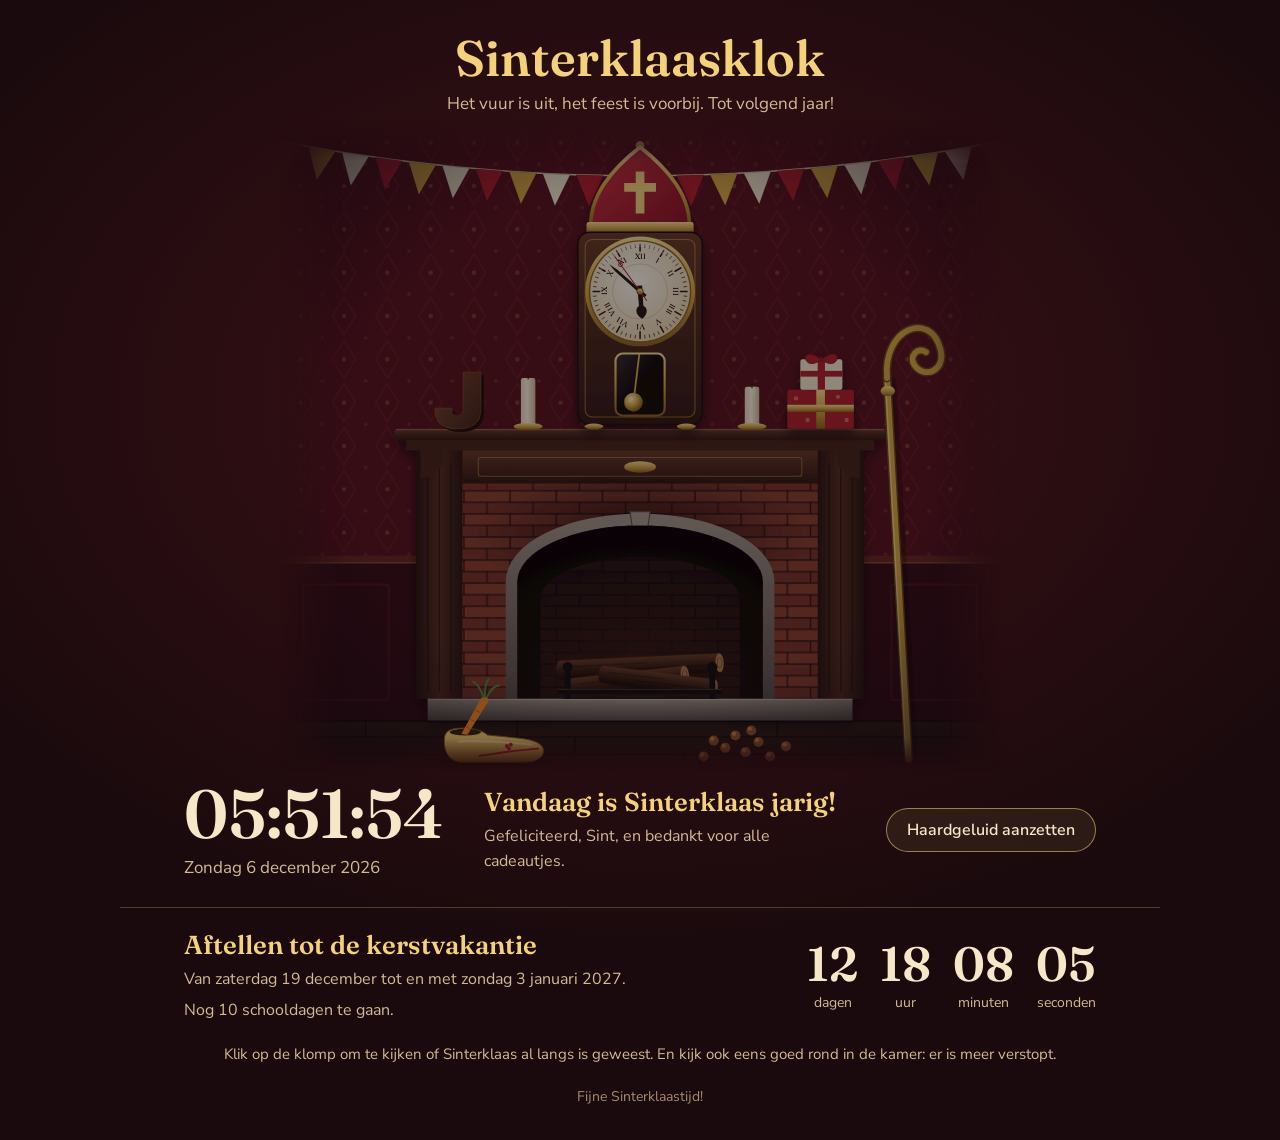
==== commit 600e3692: "Ondersteuning oudere browsers (smartboard) en diagnosemodus ?debug Co-Authored-By: Claude Opus 5.5 <" ====
--- a/index.html
+++ b/index.html
@@ -10,6 +10,32 @@
 <link rel="preconnect" href="https://fonts.googleapis.com">
 <link rel="preconnect" href="https://fonts.gstatic.com" crossorigin>
 <link href="https://fonts.googleapis.com/css2?family=Archivo+Black&family=Cinzel:wght@600&family=Fraunces:opsz,wght@9..144,600&family=Nunito+Sans:wght@400;600&display=swap" rel="stylesheet">
+<script>
+(function () {
+  var dbg = /[?&]debug/.test(location.search), errs = [];
+  window.__skErr = errs;
+  window.addEventListener('error', function (e) { errs.push((e.message || 'onbekende fout') + ' (regel ' + (e.lineno || '?') + ')'); });
+  if (!dbg) return;
+  function show() {
+    var el = document.getElementById('dbg');
+    if (!el) {
+      el = document.createElement('pre'); el.id = 'dbg';
+      el.style.cssText = 'position:fixed;left:8px;right:8px;bottom:8px;z-index:99;max-height:50vh;overflow:auto;margin:0;padding:12px;background:#000;color:#7f7;font:14px/1.45 monospace;white-space:pre-wrap;border:1px solid #7f7';
+      document.body.appendChild(el);
+    }
+    var c = document.getElementById('fire'), s = document.getElementById('stage'), out = [];
+    out.push('Browser: ' + navigator.userAgent);
+    out.push('Venster: ' + window.innerWidth + 'x' + window.innerHeight + ', pixelratio ' + (window.devicePixelRatio || 1));
+    out.push('ResizeObserver: ' + (window.ResizeObserver ? 'ja' : 'nee') + ', CSS.supports: ' + (window.CSS && CSS.supports ? 'ja' : 'nee'));
+    if (s) { var rs = s.getBoundingClientRect(); out.push('Kamer: ' + Math.round(rs.width) + 'x' + Math.round(rs.height)); }
+    if (c) { var r = c.getBoundingClientRect(); out.push('Vuur-canvas: ' + Math.round(r.width) + 'x' + Math.round(r.height) + ' (intern ' + c.width + 'x' + c.height + ')'); }
+    out.push('Vuur-frames getekend: ' + (window.__skFrames || 0));
+    out.push('Fouten: ' + (errs.length ? errs.join(' | ') : 'geen'));
+    el.textContent = out.join('\n');
+  }
+  document.addEventListener('DOMContentLoaded', function () { show(); setInterval(show, 1000); });
+})();
+</script>
 <style>
 /*
 VOICE: warm en gezellig, een Hollandse woonkamer op een decemberavond
@@ -23,33 +49,34 @@
 html{-webkit-text-size-adjust:100%}
 body{margin:0;min-height:100vh;background:radial-gradient(ellipse 90% 70% at 50% 35%,#3d1117 0%,#1a0a0d 70%) no-repeat,#1a0a0d;color:var(--ink);font:16px/1.55 "Nunito Sans",system-ui,-apple-system,"Segoe UI",sans-serif;overflow-x:clip}
 .top{text-align:center;padding:clamp(18px,3vw,32px) max(5vw,16px) 0}
-h1{margin:0;font:600 clamp(32px,5vw,50px)/1.05 Fraunces,Georgia,serif;color:var(--goldl);text-wrap:balance}
+h1{margin:0;font:600 44px/1.05 Fraunces,Georgia,serif;font:600 clamp(32px,5vw,50px)/1.05 Fraunces,Georgia,serif;color:var(--goldl);text-wrap:balance}
 .top p{margin:6px 0 0;color:var(--muted);font-size:17px}
-.stage{position:relative;margin:4px auto 0;aspect-ratio:10/9;width:min(100%,1040px,max(560px,calc((100vh - 250px)*1.111)));-webkit-mask-image:linear-gradient(90deg,transparent,#000 9%,#000 91%,transparent),linear-gradient(180deg,transparent,#000 6%,#000 95%,transparent);-webkit-mask-composite:source-in;mask-image:linear-gradient(90deg,transparent,#000 9%,#000 91%,transparent),linear-gradient(180deg,transparent,#000 6%,#000 95%,transparent);mask-composite:intersect}
+.stage{position:relative;margin:4px auto 0;width:100%;max-width:1040px;width:min(100%,1040px,max(560px,calc((100vh - 250px)*1.111)));-webkit-mask-image:linear-gradient(90deg,transparent,#000 9%,#000 91%,transparent),linear-gradient(180deg,transparent,#000 6%,#000 95%,transparent);-webkit-mask-composite:source-in;mask-image:linear-gradient(90deg,transparent,#000 9%,#000 91%,transparent),linear-gradient(180deg,transparent,#000 6%,#000 95%,transparent);mask-composite:intersect}
+.stage::before{content:"";display:block;padding-top:90%}
 @supports(height:100svh){.stage{width:min(100%,1040px,max(560px,calc((100svh - 250px)*1.111)))}}
-.stage>svg{position:absolute;inset:0;width:100%;height:100%;display:block;overflow:hidden}
+.stage>svg{position:absolute;top:0;right:0;bottom:0;left:0;width:100%;height:100%;display:block;overflow:hidden}
 #fire{position:absolute;left:33%;top:62.2222%;width:34%;height:26.6667%;display:block;border-radius:50% 50% 0 0/32.5% 32.5% 0 0}
-.glow{position:absolute;inset:0;pointer-events:none;background:radial-gradient(ellipse 62% 48% at 50% 80%,rgba(255,150,60,.55),rgba(255,110,40,.16) 48%,transparent 72%);mix-blend-mode:screen;opacity:var(--glow)}
+.glow{position:absolute;top:0;right:0;bottom:0;left:0;pointer-events:none;background:radial-gradient(ellipse 62% 48% at 50% 80%,rgba(255,150,60,.55),rgba(255,110,40,.16) 48%,transparent 72%);mix-blend-mode:screen;opacity:var(--glow)}
 .shoe{position:absolute;left:20%;top:85%;width:18%;height:13.5%;padding:0;margin:0;border:0;background:transparent;border-radius:14px;cursor:pointer;-webkit-tap-highlight-color:transparent}
 .shoe:focus-visible{outline:3px solid var(--goldl);outline-offset:2px}
 .hit{position:absolute;padding:0;margin:0;border:0;background:transparent;border-radius:12px;cursor:pointer;-webkit-tap-highlight-color:transparent}
 .hit:focus-visible{outline:3px solid var(--goldl);outline-offset:2px}
-.night{position:absolute;inset:0;pointer-events:none;background:#07040f;opacity:var(--night,0)}
-.bubble{position:absolute;left:14%;bottom:17%;z-index:2;width:max-content;max-width:min(56%,360px);margin:0 0 0 -38px;padding:10px 14px;background:#f6e7c8;color:#3a170f;border-radius:14px;font-size:clamp(13px,1.7vw,16px);line-height:1.35;white-space:pre-line;box-shadow:0 8px 24px rgba(0,0,0,.45);opacity:0;transform:translateY(6px);transition:opacity .25s,transform .25s;pointer-events:none}
+.night{position:absolute;top:0;right:0;bottom:0;left:0;pointer-events:none;background:#07040f;opacity:var(--night,0)}
+.bubble{position:absolute;left:14%;bottom:17%;z-index:2;width:max-content;max-width:56%;max-width:min(56%,360px);margin:0 0 0 -38px;padding:10px 14px;background:#f6e7c8;color:#3a170f;border-radius:14px;font-size:clamp(13px,1.7vw,16px);line-height:1.35;white-space:pre-line;box-shadow:0 8px 24px rgba(0,0,0,.45);opacity:0;transform:translateY(6px);transition:opacity .25s,transform .25s;pointer-events:none}
 .bubble.r{margin:0 -38px 0 0}
 .bubble.show{opacity:1;transform:none}
 .bubble::after{content:"";position:absolute;left:30px;bottom:-8px;border:8px solid transparent;border-bottom:0;border-top-color:#f6e7c8}
 .bubble.r::after{left:auto;right:30px}
-#rain{position:fixed;inset:0;width:100%;height:100%;pointer-events:none;z-index:20}
+#rain{position:fixed;top:0;left:0;width:100%;height:100%;pointer-events:none;z-index:20}
 .shake{transform-box:fill-box;transform-origin:50% 100%;animation:shake .6s ease-in-out}
 @keyframes shake{20%{transform:rotate(-4deg)}40%{transform:rotate(4deg)}60%{transform:rotate(-3deg)}80%{transform:rotate(2deg)}}
 .puff{transform-box:fill-box;transform-origin:50% 50%;animation:puff 1.8s ease-out forwards}
 @keyframes puff{from{opacity:.6;transform:translate(0,0) scale(1)}to{opacity:0;transform:translate(6px,-36px) scale(3.2)}}
 .eggs{margin:6px 0 0;color:var(--goldl);font-size:14px}
 .panel{max-width:1040px;margin:0 auto;padding:8px max(5vw,16px) 8px;display:grid;grid-template-columns:auto minmax(0,1fr) auto;gap:16px 40px;align-items:center}
-.time{display:block;font:600 clamp(44px,7vw,68px)/1 Fraunces,Georgia,serif;font-variant-numeric:tabular-nums;white-space:nowrap;color:var(--ink)}
+.time{display:block;font:600 60px/1 Fraunces,Georgia,serif;font:600 clamp(44px,7vw,68px)/1 Fraunces,Georgia,serif;font-variant-numeric:tabular-nums;white-space:nowrap;color:var(--ink)}
 .date{margin-top:8px;color:var(--muted);font-size:17px}
-.count{margin:0;font:600 clamp(20px,2.4vw,26px)/1.2 Fraunces,Georgia,serif;color:var(--goldl);text-wrap:balance}
+.count{margin:0;font:600 24px/1.2 Fraunces,Georgia,serif;font:600 clamp(20px,2.4vw,26px)/1.2 Fraunces,Georgia,serif;color:var(--goldl);text-wrap:balance}
 .sub{margin:6px 0 0;color:var(--muted)}
 .sound{min-height:44px;padding:0 20px;border-radius:999px;border:1px solid rgba(243,210,122,.55);background:rgba(243,210,122,.08);color:var(--ink);font:600 16px/1 "Nunito Sans",system-ui,sans-serif;cursor:pointer;white-space:nowrap}
 .sound:hover{background:rgba(243,210,122,.16)}
@@ -57,11 +84,12 @@
 .sound.on{background:var(--gold);color:#2a1208;border-color:var(--gold)}
 .sound:disabled{opacity:.55;cursor:default}
 .xmas{max-width:1040px;margin:18px auto 0;padding:22px max(5vw,16px) 6px;border-top:1px solid rgba(243,210,122,.25);display:grid;grid-template-columns:minmax(0,1fr) auto;gap:14px 40px;align-items:center}
-.xmas h2{margin:0;font:600 clamp(20px,2.4vw,26px)/1.2 Fraunces,Georgia,serif;color:var(--goldl)}
-.xm-row{display:flex;gap:clamp(14px,3vw,30px)}
+.xmas h2{margin:0;font:600 24px/1.2 Fraunces,Georgia,serif;font:600 clamp(20px,2.4vw,26px)/1.2 Fraunces,Georgia,serif;color:var(--goldl)}
+.xm-row{display:flex}
+.xm-row>div+div{margin-left:22px}
 .xm-row[hidden]{display:none}
 .xm-row>div{display:flex;flex-direction:column;align-items:center;min-width:2.6em}
-.xm-n{font:600 clamp(34px,5vw,48px)/1 Fraunces,Georgia,serif;font-variant-numeric:tabular-nums;white-space:nowrap}
+.xm-n{font:600 44px/1 Fraunces,Georgia,serif;font:600 clamp(34px,5vw,48px)/1 Fraunces,Georgia,serif;font-variant-numeric:tabular-nums;white-space:nowrap}
 .xm-l{margin-top:4px;font-size:14px;color:var(--muted)}
 @media(max-width:720px){.xmas{grid-template-columns:minmax(0,1fr);justify-items:center;text-align:center}}
 .hint{margin:14px auto 0;padding:0 16px;text-align:center;color:var(--muted);font-size:15px}
@@ -245,15 +273,15 @@
 
 <canvas id="fire" aria-hidden="true"></canvas>
 
-<svg viewBox="0 0 1000 900" aria-hidden="true" focusable="false">
+<svg viewBox="0 0 1000 900" xmlns:xlink="http://www.w3.org/1999/xlink" aria-hidden="true" focusable="false">
   <defs>
     <linearGradient id="klomp" x1="0" y1="0" x2="0" y2="1"><stop offset="0" stop-color="#f4d27a"/><stop offset="1" stop-color="#c08a2a"/></linearGradient>
     <g id="pn"><ellipse cy="5" rx="7" ry="2.2" fill="#000" opacity=".3"/><circle r="7" fill="#8e4f25"/><circle cx="-2" cy="-2.5" r="3" fill="#c98a52" opacity=".7"/></g>
   </defs>
   <g>
-    <use href="#pn" x="602" y="858"/><use href="#pn" x="618" y="868"/><use href="#pn" x="632" y="851"/>
-    <use href="#pn" x="646" y="874"/><use href="#pn" x="664" y="860"/><use href="#pn" x="680" y="880"/>
-    <use href="#pn" x="588" y="880"/><use href="#pn" x="702" y="866"/><use href="#pn" x="654" y="844"/>
+    <use xlink:href="#pn" href="#pn" x="602" y="858"/><use xlink:href="#pn" href="#pn" x="618" y="868"/><use xlink:href="#pn" href="#pn" x="632" y="851"/>
+    <use xlink:href="#pn" href="#pn" x="646" y="874"/><use xlink:href="#pn" href="#pn" x="664" y="860"/><use xlink:href="#pn" href="#pn" x="680" y="880"/>
+    <use xlink:href="#pn" href="#pn" x="588" y="880"/><use xlink:href="#pn" href="#pn" x="702" y="866"/><use xlink:href="#pn" href="#pn" x="654" y="844"/>
   </g>
   <g transform="translate(222 834) scale(.9)">
     <ellipse cx="84" cy="60" rx="82" ry="7" fill="#000" opacity=".45"/>
@@ -487,7 +515,7 @@
 const tEl = $('dtime'), dEl = $('ddate'), cEl = $('count'), c2El = $('count2');
 const fmtDate = new Intl.DateTimeFormat('nl-NL', { weekday: 'long', day: 'numeric', month: 'long', year: 'numeric' });
 const fmtWd = new Intl.DateTimeFormat('nl-NL', { weekday: 'long' });
-const pad = n => String(n).padStart(2, '0');
+const pad = n => ('0' + n).slice(-2);
 let lastSec = -1, lastDay = '', spinStart = -1;
 function easeTick(p) {
   if (reduce || p >= 0.18) return 1;
@@ -573,8 +601,8 @@
   if (cv.width !== w || cv.height !== h) { cv.width = w; cv.height = h; }
   cx.setTransform(w / FW, 0, 0, h / FH, 0, 0);
 }
-const fireObserver = new ResizeObserver(fit);
-fireObserver.observe(cv);
+if (window.ResizeObserver) { const fireObserver = new ResizeObserver(fit); fireObserver.observe(cv); }
+else { window.addEventListener('resize', fit); setInterval(fit, 1000); }
 fit();
 
 const stops = [[0, [255, 247, 214]], [0.25, [255, 206, 96]], [0.55, [245, 124, 36]], [0.8, [170, 52, 22]], [1, [90, 24, 14]]];
@@ -983,18 +1011,22 @@
 /* geen focusrand na een muisklik op de verstopte knoppen */
 document.querySelectorAll('.hit, .shoe').forEach(b => b.addEventListener('click', e => { if (e.detail > 0) b.blur(); }));
 
+/* fouten melden zonder dat de rest stopt */
+let reported = 0;
+function report(e) { if (reported++ < 5 && window.__skErr) window.__skErr.push('JS: ' + (e && e.message ? e.message : e)); }
+
 /* animatielus */
 let lastT = performance.now();
 function frame(t) {
   const dt = Math.min(0.05, Math.max(0, (t - lastT) / 1000));
   lastT = t;
   const now = new Date();
-  updClock(now);
-  fire(dt, t / 1000, now);
   requestAnimationFrame(frame);
-}
-updClock(new Date());
-fire(0, performance.now() / 1000, new Date());
+  try { updClock(now); } catch (e) { report(e); }
+  try { fire(dt, t / 1000, now); window.__skFrames = (window.__skFrames || 0) + 1; } catch (e) { report(e); }
+}
+try { updClock(new Date()); } catch (e) { report(e); }
+try { fire(0, performance.now() / 1000, new Date()); } catch (e) { report(e); }
 requestAnimationFrame(frame);
 }
 </script>
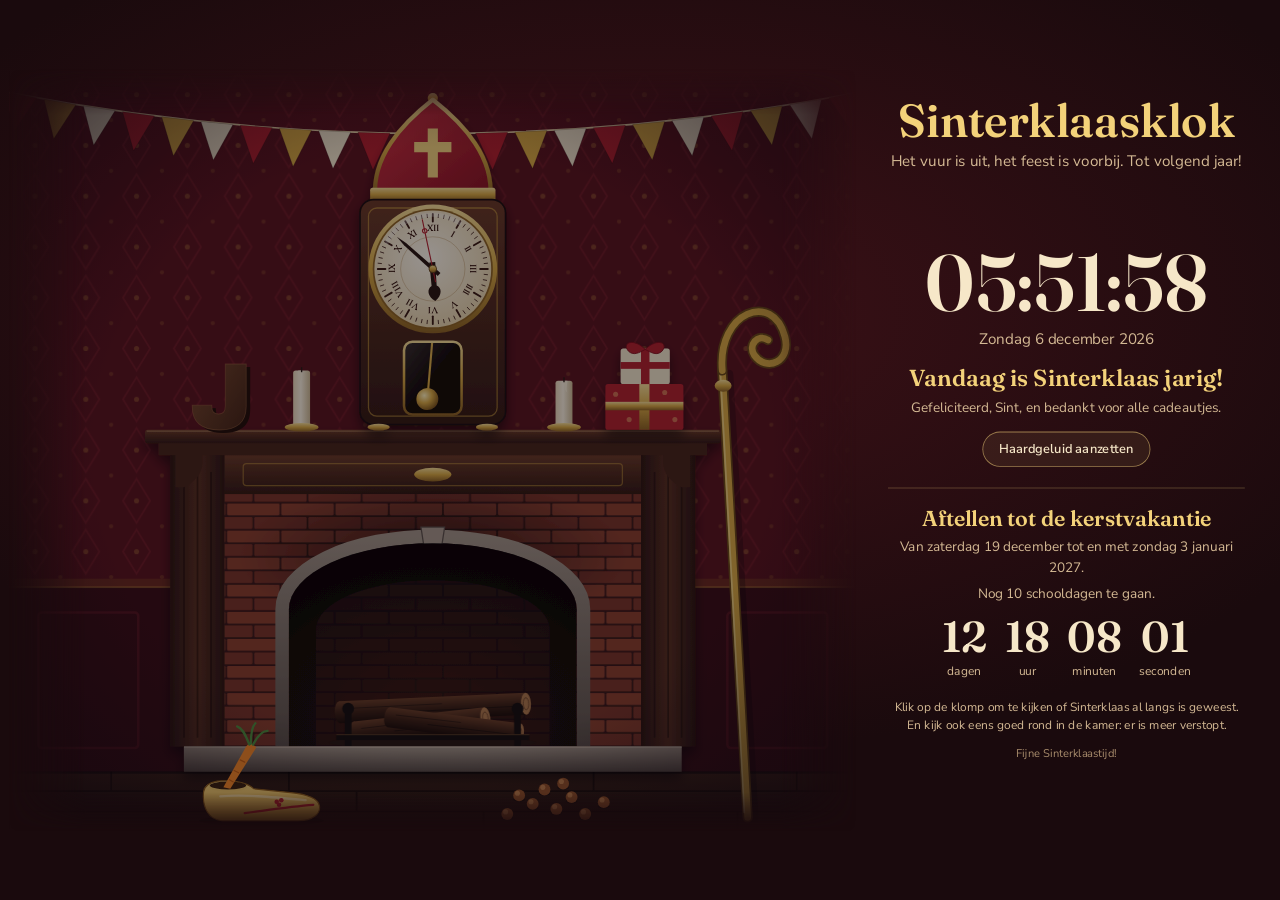
==== commit ca8d7dff: "Beeldvullende, meeschalende weergave voor liggende schermen (16:10) Co-Authored-By: Claude Opus 5.5 " ====
--- a/index.html
+++ b/index.html
@@ -95,6 +95,27 @@
 .hint{margin:14px auto 0;padding:0 16px;text-align:center;color:var(--muted);font-size:15px}
 footer{padding:20px 16px 32px;text-align:center;color:#a88c6c;font-size:14px}
 @media(max-width:720px){.panel{grid-template-columns:minmax(0,1fr);justify-items:center;text-align:center;gap:14px}}
+/* beeldvullend op liggende schermen: vast ontwerp van 1600x1000 (16:10) dat meeschaalt */
+html.fit,html.fit body{height:100%;overflow:hidden}
+html.fit body{min-height:0}
+html.fit .app{position:absolute;left:50%;top:50%;width:1600px;height:1000px;margin:-500px 0 0 -800px;padding:24px 44px 24px 12px;display:grid;grid-template-columns:1058px 1fr;grid-template-rows:auto 1fr;column-gap:40px;-webkit-transform-origin:50% 50%;transform-origin:50% 50%}
+html.fit .stage{grid-column:1;grid-row:1/3;width:1058px;max-width:none;margin:0;align-self:center}
+html.fit .top{grid-column:2;grid-row:1;padding:34px 0 0}
+html.fit h1{font-size:58px}
+html.fit .top p{font-size:19px}
+html.fit .side{grid-column:2;grid-row:2;display:flex;flex-direction:column;justify-content:center;min-height:0}
+html.fit .panel{grid-template-columns:minmax(0,1fr);justify-items:center;text-align:center;padding:0;gap:16px;max-width:none}
+html.fit .time{font-size:100px}
+html.fit .date{font-size:19px}
+html.fit .count{font-size:29px}
+html.fit .sub{font-size:17px}
+html.fit .xmas{grid-template-columns:minmax(0,1fr);justify-items:center;text-align:center;margin:26px 0 0;padding:22px 0 0;max-width:none}
+html.fit .xmas h2{font-size:27px}
+html.fit .xm-n{font-size:54px}
+html.fit .xm-l{font-size:15px}
+html.fit .hint{font-size:15px;margin-top:22px;padding:0}
+html.fit footer{padding:12px 0 0}
+html.fit .bubble{font-size:17px}
 .flame{transform-box:fill-box;transform-origin:50% 100%;animation:flick 1.3s ease-in-out infinite alternate}
 .flame.b{animation-duration:1.7s;animation-delay:-.6s}
 .halo{animation:halo 2.1s ease-in-out infinite alternate}
@@ -104,12 +125,11 @@
 </style>
 </head>
 <body>
+<main class="app" id="app">
 <header class="top">
   <h1>Sinterklaasklok</h1>
   <p id="tagline">Het vuur brandt, de klomp staat klaar.</p>
 </header>
-
-<main>
 <div class="stage" id="stage">
 <svg viewBox="0 0 1000 900" aria-hidden="true" focusable="false">
   <defs>
@@ -321,6 +341,7 @@
 <p class="bubble" id="bubble" role="status" aria-live="polite"></p>
 </div>
 
+<div class="side">
 <section class="panel" aria-label="Tijd en aftellen">
   <div>
     <time class="time" id="dtime">00:00:00</time>
@@ -346,9 +367,9 @@
   </div>
 </section>
 <p class="hint">Klik op de klomp om te kijken of Sinterklaas al langs is geweest. En kijk ook eens goed rond in de kamer: er is meer verstopt.</p>
+<footer>Fijne Sinterklaastijd!<p class="eggs" id="eggs" hidden></p></footer>
+</div>
 </main>
-
-<footer>Fijne Sinterklaastijd!<p class="eggs" id="eggs" hidden></p></footer>
 <canvas id="rain" aria-hidden="true"></canvas>
 
 <script>
@@ -356,6 +377,18 @@
 const $ = id => document.getElementById(id);
 const R = Math.random;
 const reduce = !!(window.matchMedia && window.matchMedia('(prefers-reduced-motion: reduce)').matches);
+
+/* beeldvullende weergave: schaal het 1600x1000-ontwerp op liggende schermen */
+const app = $('app'), root = document.documentElement;
+function layout() {
+  const w = window.innerWidth, h = window.innerHeight;
+  const fitMode = w / h >= 1.2 && w >= 700 && h >= 500;
+  root.classList.toggle('fit', fitMode);
+  const tr = fitMode ? 'scale(' + Math.min(w / 1600, h / 1000).toFixed(4) + ')' : '';
+  app.style.webkitTransform = tr;
+  app.style.transform = tr;
+}
+layout();
 
 /* seizoen: het vuur brandt van 1 november tot en met 5 december */
 function inSeason(now) {
@@ -602,7 +635,9 @@
   cx.setTransform(w / FW, 0, 0, h / FH, 0, 0);
 }
 if (window.ResizeObserver) { const fireObserver = new ResizeObserver(fit); fireObserver.observe(cv); }
-else { window.addEventListener('resize', fit); setInterval(fit, 1000); }
+else setInterval(fit, 1000);
+window.addEventListener('resize', () => { layout(); fit(); });
+window.addEventListener('orientationchange', () => setTimeout(() => { layout(); fit(); }, 300));
 fit();
 
 const stops = [[0, [255, 247, 214]], [0.25, [255, 206, 96]], [0.55, [245, 124, 36]], [0.8, [170, 52, 22]], [1, [90, 24, 14]]];
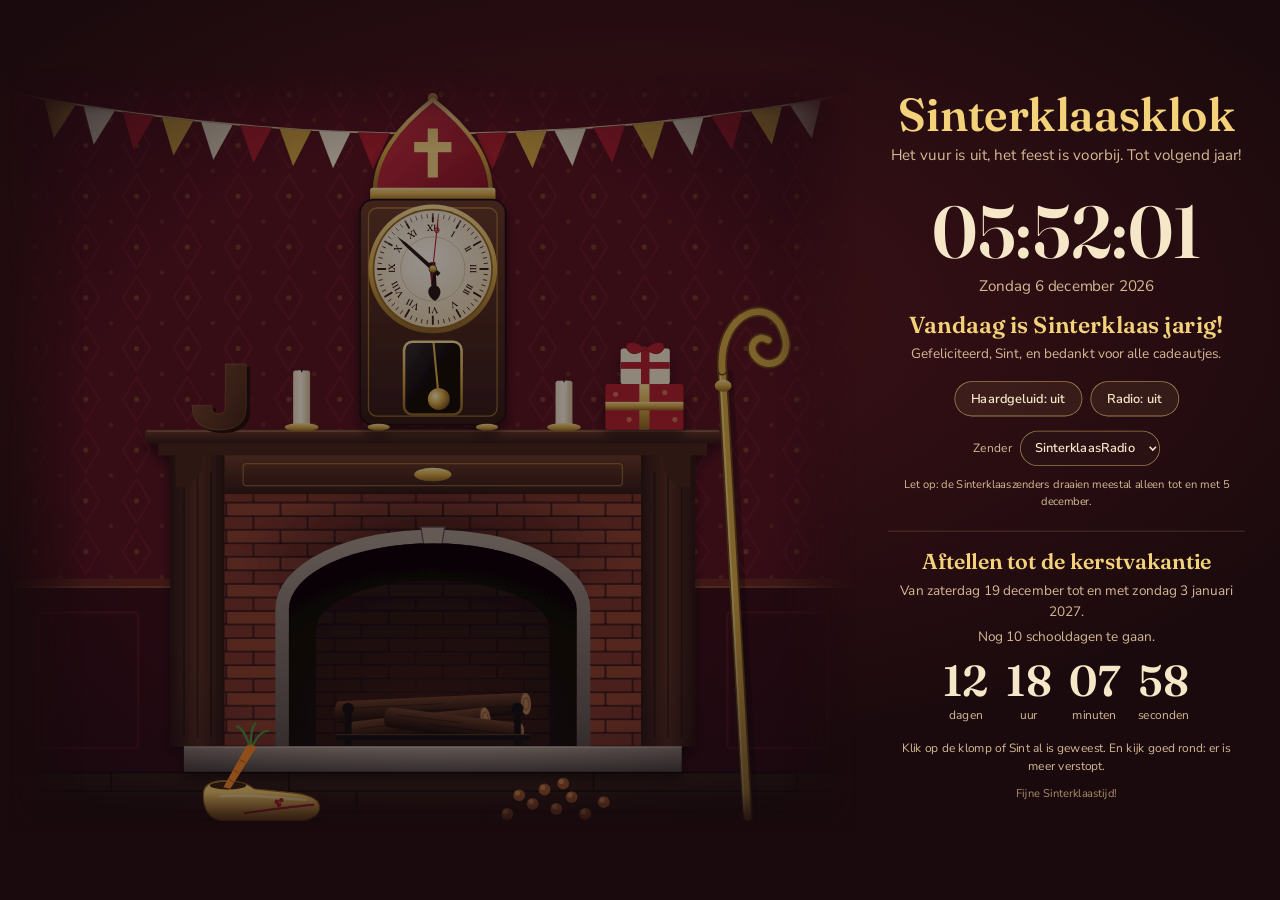
==== commit bc389d45: "Sinterklaasradio met zenderkeuze en automatische terugval Co-Authored-By: Claude Opus 5.5 <noreply@a" ====
--- a/index.html
+++ b/index.html
@@ -79,6 +79,14 @@
 .count{margin:0;font:600 24px/1.2 Fraunces,Georgia,serif;font:600 clamp(20px,2.4vw,26px)/1.2 Fraunces,Georgia,serif;color:var(--goldl);text-wrap:balance}
 .sub{margin:6px 0 0;color:var(--muted)}
 .sound{min-height:44px;padding:0 20px;border-radius:999px;border:1px solid rgba(243,210,122,.55);background:rgba(243,210,122,.08);color:var(--ink);font:600 16px/1 "Nunito Sans",system-ui,sans-serif;cursor:pointer;white-space:nowrap}
+.controls{display:flex;flex-direction:column;align-items:center}
+.ctl-row{display:flex;flex-wrap:wrap;justify-content:center;align-items:center}
+.ctl-row+.ctl-row{margin-top:10px}
+.ctl-row>*{margin:4px 5px}
+.lbl{color:var(--muted);font-size:15px}
+.sel{min-height:44px;padding:0 14px;border-radius:999px;border:1px solid rgba(243,210,122,.55);background:#2a1114;color:var(--ink);font:600 16px/1.2 "Nunito Sans",system-ui,sans-serif;cursor:pointer;max-width:100%}
+.sel:focus-visible{outline:3px solid var(--goldl);outline-offset:3px}
+.radio-stat{margin:8px 0 0;min-height:1.4em;color:var(--muted);font-size:14px;text-align:center;max-width:34ch}
 .sound:hover{background:rgba(243,210,122,.16)}
 .sound:focus-visible{outline:3px solid var(--goldl);outline-offset:3px}
 .sound.on{background:var(--gold);color:#2a1208;border-color:var(--gold)}
@@ -100,12 +108,12 @@
 html.fit body{min-height:0}
 html.fit .app{position:absolute;left:50%;top:50%;width:1600px;height:1000px;margin:-500px 0 0 -800px;padding:24px 44px 24px 12px;display:grid;grid-template-columns:1058px 1fr;grid-template-rows:auto 1fr;column-gap:40px;-webkit-transform-origin:50% 50%;transform-origin:50% 50%}
 html.fit .stage{grid-column:1;grid-row:1/3;width:1058px;max-width:none;margin:0;align-self:center}
-html.fit .top{grid-column:2;grid-row:1;padding:34px 0 0}
+html.fit .top{grid-column:2;grid-row:1;padding:26px 0 0}
 html.fit h1{font-size:58px}
 html.fit .top p{font-size:19px}
 html.fit .side{grid-column:2;grid-row:2;display:flex;flex-direction:column;justify-content:center;min-height:0}
 html.fit .panel{grid-template-columns:minmax(0,1fr);justify-items:center;text-align:center;padding:0;gap:16px;max-width:none}
-html.fit .time{font-size:100px}
+html.fit .time{font-size:92px}
 html.fit .date{font-size:19px}
 html.fit .count{font-size:29px}
 html.fit .sub{font-size:17px}
@@ -113,7 +121,8 @@
 html.fit .xmas h2{font-size:27px}
 html.fit .xm-n{font-size:54px}
 html.fit .xm-l{font-size:15px}
-html.fit .hint{font-size:15px;margin-top:22px;padding:0}
+html.fit .hint{font-size:15px;margin-top:18px;padding:0}
+html.fit .radio-stat{max-width:none}
 html.fit footer{padding:12px 0 0}
 html.fit .bubble{font-size:17px}
 .flame{transform-box:fill-box;transform-origin:50% 100%;animation:flick 1.3s ease-in-out infinite alternate}
@@ -351,7 +360,17 @@
     <p class="count" id="count"></p>
     <p class="sub" id="count2"></p>
   </div>
-  <button class="sound" id="sound" type="button">Haardgeluid aanzetten</button>
+  <div class="controls">
+    <div class="ctl-row">
+      <button class="sound" id="sound" type="button">Haardgeluid: uit</button>
+      <button class="sound" id="radio" type="button">Radio: uit</button>
+    </div>
+    <div class="ctl-row">
+      <label class="lbl" for="radioSel">Zender</label>
+      <select class="sel" id="radioSel"></select>
+    </div>
+    <p class="radio-stat" id="radioStat" role="status" aria-live="polite"></p>
+  </div>
 </section>
 <section class="xmas" aria-label="Aftellen tot de kerstvakantie">
   <div>
@@ -366,7 +385,7 @@
     <div><span class="xm-n" id="xmS">00</span><span class="xm-l">seconden</span></div>
   </div>
 </section>
-<p class="hint">Klik op de klomp om te kijken of Sinterklaas al langs is geweest. En kijk ook eens goed rond in de kamer: er is meer verstopt.</p>
+<p class="hint">Klik op de klomp of Sint al is geweest. En kijk goed rond: er is meer verstopt.</p>
 <footer>Fijne Sinterklaastijd!<p class="eggs" id="eggs" hidden></p></footer>
 </div>
 </main>
@@ -524,7 +543,7 @@
   try {
     if (!ac) initAudio();
     soundOn = !soundOn;
-    btn.textContent = soundOn ? 'Haardgeluid uitzetten' : 'Haardgeluid aanzetten';
+    btn.textContent = soundOn ? 'Haardgeluid: aan' : 'Haardgeluid: uit';
     btn.classList.toggle('on', soundOn);
     clearTimeout(crackT);
     master.gain.cancelScheduledValues(ac.currentTime);
@@ -542,6 +561,79 @@
     btn.textContent = 'Geluid niet beschikbaar';
   }
 });
+
+/* Sinterklaasradio: live internetradio met automatische terugval */
+const STATIONS = [
+  { name: 'SinterklaasRadio', urls: ['https://stream06.dotpoint.nl:8004/stream', 'https://stream02.dotpoint.nl:8000/radio.mp3'] },
+  { name: 'Sint FM', urls: ['https://stream.tbmp.nl:8000/sinterklaasradiohigh.mp3'] }
+];
+const radioBtn = $('radio'), radioSel = $('radioSel'), radioStat = $('radioStat');
+radioSel.innerHTML = STATIONS.map((st, i) => `<option value="${i}">${st.name}</option>`).join('');
+let audio = null, radioOn = false, queue = [], qi = 0, attempt = 0, connectT = null;
+function radioIdle() {
+  radioStat.textContent = inSeason(new Date()) ? 'Live Sinterklaasliedjes via internetradio.' : 'Let op: de Sinterklaaszenders draaien meestal alleen tot en met 5 december.';
+}
+function radioUI() {
+  radioBtn.textContent = radioOn ? 'Radio: aan' : 'Radio: uit';
+  radioBtn.classList.toggle('on', radioOn);
+}
+function radioFail(a) { if (a === attempt && radioOn) tryNextStream(); }
+function tryNextStream() {
+  clearTimeout(connectT);
+  if (!radioOn) return;
+  if (qi >= queue.length) {
+    stopRadio();
+    radioStat.textContent = 'Geen zender bereikbaar. Mogelijk blokkeert het netwerk de stream, of de zender is uit de lucht.';
+    return;
+  }
+  const item = queue[qi++], my = ++attempt;
+  audio.dataset.st = item.i;
+  radioStat.textContent = `Verbinden met ${STATIONS[item.i].name}...`;
+  audio.src = item.u;
+  let p;
+  try { p = audio.play(); } catch (e) { radioFail(my); return; }
+  if (p && p.catch) p.catch(err => {
+    if (my !== attempt) return;
+    if (err && err.name === 'NotAllowedError') { stopRadio(); radioStat.textContent = 'De browser hield het geluid tegen. Klik nog een keer op Radio.'; }
+    else if (!err || err.name !== 'AbortError') radioFail(my);
+  });
+  connectT = setTimeout(() => radioFail(my), 9000);
+}
+function startRadio() {
+  if (!audio) {
+    audio = document.createElement('audio');
+    audio.preload = 'none';
+    audio.hidden = true;
+    document.body.appendChild(audio);
+    audio.addEventListener('playing', () => {
+      clearTimeout(connectT);
+      if (radioOn) radioStat.textContent = `Speelt nu: ${STATIONS[+audio.dataset.st].name}`;
+    });
+    audio.addEventListener('error', () => radioFail(attempt));
+  }
+  const start = +radioSel.value || 0;
+  queue = [];
+  [start].concat(STATIONS.map((_, i) => i).filter(i => i !== start)).forEach(i => STATIONS[i].urls.forEach(u => queue.push({ i: i, u: u })));
+  qi = 0;
+  radioOn = true;
+  radioUI();
+  tryNextStream();
+}
+function stopRadio() {
+  radioOn = false;
+  attempt++;
+  clearTimeout(connectT);
+  if (audio) {
+    audio.pause();
+    audio.removeAttribute('src');
+    try { audio.load(); } catch (e) {}
+  }
+  radioUI();
+  radioIdle();
+}
+radioBtn.addEventListener('click', () => { if (radioOn) stopRadio(); else startRadio(); });
+radioSel.addEventListener('change', () => { if (radioOn) startRadio(); });
+radioIdle();
 
 /* klok, datum en aftellen */
 const hh = $('hh'), mh = $('mh'), sh = $('sh'), pend = $('pend');
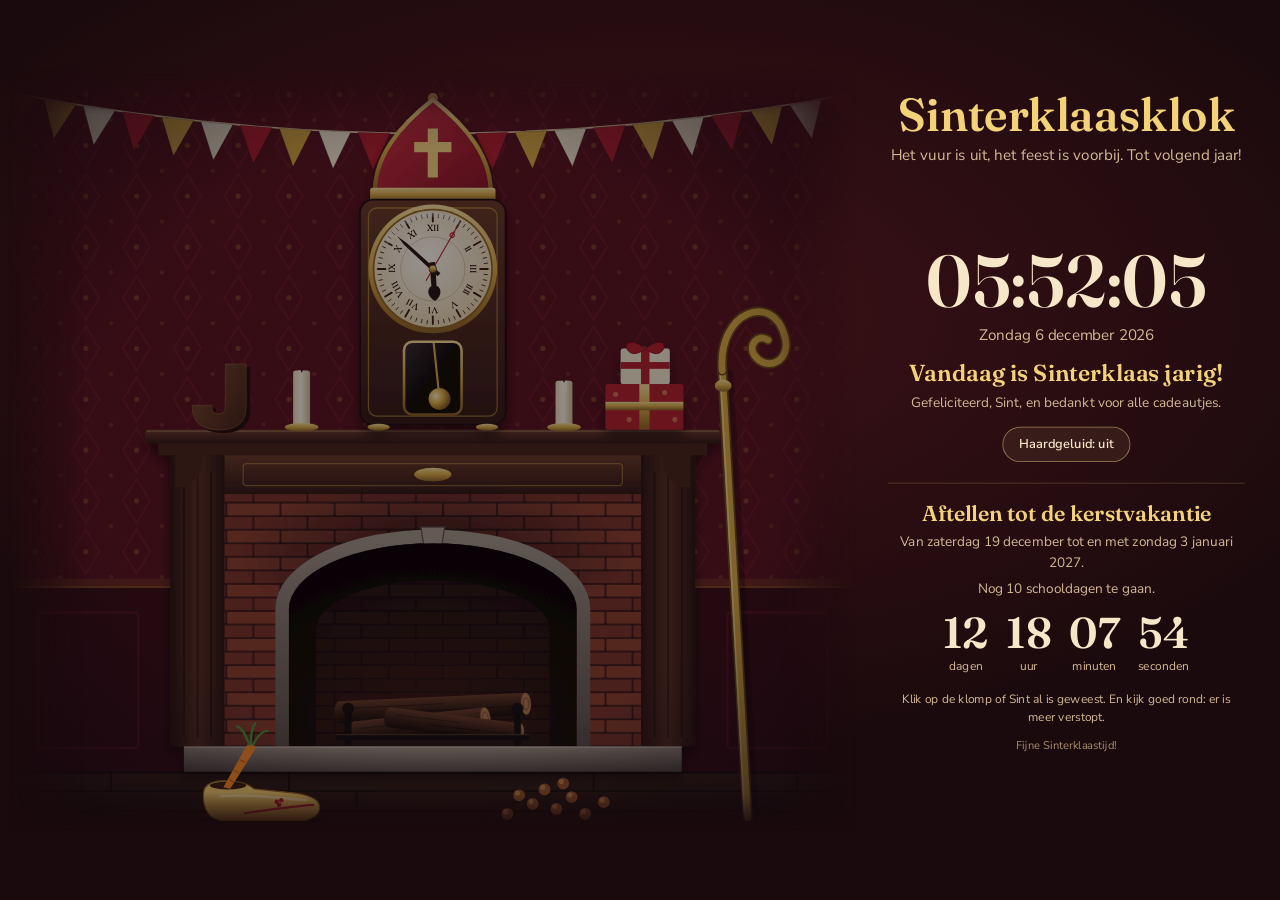
==== commit 3bda15a2: "Sinterklaasradio verwijderd Co-Authored-By: Claude Opus 5.5 <noreply@anthropic.com> Claude-Session: " ====
--- a/index.html
+++ b/index.html
@@ -79,14 +79,6 @@
 .count{margin:0;font:600 24px/1.2 Fraunces,Georgia,serif;font:600 clamp(20px,2.4vw,26px)/1.2 Fraunces,Georgia,serif;color:var(--goldl);text-wrap:balance}
 .sub{margin:6px 0 0;color:var(--muted)}
 .sound{min-height:44px;padding:0 20px;border-radius:999px;border:1px solid rgba(243,210,122,.55);background:rgba(243,210,122,.08);color:var(--ink);font:600 16px/1 "Nunito Sans",system-ui,sans-serif;cursor:pointer;white-space:nowrap}
-.controls{display:flex;flex-direction:column;align-items:center}
-.ctl-row{display:flex;flex-wrap:wrap;justify-content:center;align-items:center}
-.ctl-row+.ctl-row{margin-top:10px}
-.ctl-row>*{margin:4px 5px}
-.lbl{color:var(--muted);font-size:15px}
-.sel{min-height:44px;padding:0 14px;border-radius:999px;border:1px solid rgba(243,210,122,.55);background:#2a1114;color:var(--ink);font:600 16px/1.2 "Nunito Sans",system-ui,sans-serif;cursor:pointer;max-width:100%}
-.sel:focus-visible{outline:3px solid var(--goldl);outline-offset:3px}
-.radio-stat{margin:8px 0 0;min-height:1.4em;color:var(--muted);font-size:14px;text-align:center;max-width:34ch}
 .sound:hover{background:rgba(243,210,122,.16)}
 .sound:focus-visible{outline:3px solid var(--goldl);outline-offset:3px}
 .sound.on{background:var(--gold);color:#2a1208;border-color:var(--gold)}
@@ -122,7 +114,6 @@
 html.fit .xm-n{font-size:54px}
 html.fit .xm-l{font-size:15px}
 html.fit .hint{font-size:15px;margin-top:18px;padding:0}
-html.fit .radio-stat{max-width:none}
 html.fit footer{padding:12px 0 0}
 html.fit .bubble{font-size:17px}
 .flame{transform-box:fill-box;transform-origin:50% 100%;animation:flick 1.3s ease-in-out infinite alternate}
@@ -360,17 +351,7 @@
     <p class="count" id="count"></p>
     <p class="sub" id="count2"></p>
   </div>
-  <div class="controls">
-    <div class="ctl-row">
-      <button class="sound" id="sound" type="button">Haardgeluid: uit</button>
-      <button class="sound" id="radio" type="button">Radio: uit</button>
-    </div>
-    <div class="ctl-row">
-      <label class="lbl" for="radioSel">Zender</label>
-      <select class="sel" id="radioSel"></select>
-    </div>
-    <p class="radio-stat" id="radioStat" role="status" aria-live="polite"></p>
-  </div>
+  <button class="sound" id="sound" type="button">Haardgeluid: uit</button>
 </section>
 <section class="xmas" aria-label="Aftellen tot de kerstvakantie">
   <div>
@@ -562,79 +543,6 @@
   }
 });
 
-/* Sinterklaasradio: live internetradio met automatische terugval */
-const STATIONS = [
-  { name: 'SinterklaasRadio', urls: ['https://stream06.dotpoint.nl:8004/stream', 'https://stream02.dotpoint.nl:8000/radio.mp3'] },
-  { name: 'Sint FM', urls: ['https://stream.tbmp.nl:8000/sinterklaasradiohigh.mp3'] }
-];
-const radioBtn = $('radio'), radioSel = $('radioSel'), radioStat = $('radioStat');
-radioSel.innerHTML = STATIONS.map((st, i) => `<option value="${i}">${st.name}</option>`).join('');
-let audio = null, radioOn = false, queue = [], qi = 0, attempt = 0, connectT = null;
-function radioIdle() {
-  radioStat.textContent = inSeason(new Date()) ? 'Live Sinterklaasliedjes via internetradio.' : 'Let op: de Sinterklaaszenders draaien meestal alleen tot en met 5 december.';
-}
-function radioUI() {
-  radioBtn.textContent = radioOn ? 'Radio: aan' : 'Radio: uit';
-  radioBtn.classList.toggle('on', radioOn);
-}
-function radioFail(a) { if (a === attempt && radioOn) tryNextStream(); }
-function tryNextStream() {
-  clearTimeout(connectT);
-  if (!radioOn) return;
-  if (qi >= queue.length) {
-    stopRadio();
-    radioStat.textContent = 'Geen zender bereikbaar. Mogelijk blokkeert het netwerk de stream, of de zender is uit de lucht.';
-    return;
-  }
-  const item = queue[qi++], my = ++attempt;
-  audio.dataset.st = item.i;
-  radioStat.textContent = `Verbinden met ${STATIONS[item.i].name}...`;
-  audio.src = item.u;
-  let p;
-  try { p = audio.play(); } catch (e) { radioFail(my); return; }
-  if (p && p.catch) p.catch(err => {
-    if (my !== attempt) return;
-    if (err && err.name === 'NotAllowedError') { stopRadio(); radioStat.textContent = 'De browser hield het geluid tegen. Klik nog een keer op Radio.'; }
-    else if (!err || err.name !== 'AbortError') radioFail(my);
-  });
-  connectT = setTimeout(() => radioFail(my), 9000);
-}
-function startRadio() {
-  if (!audio) {
-    audio = document.createElement('audio');
-    audio.preload = 'none';
-    audio.hidden = true;
-    document.body.appendChild(audio);
-    audio.addEventListener('playing', () => {
-      clearTimeout(connectT);
-      if (radioOn) radioStat.textContent = `Speelt nu: ${STATIONS[+audio.dataset.st].name}`;
-    });
-    audio.addEventListener('error', () => radioFail(attempt));
-  }
-  const start = +radioSel.value || 0;
-  queue = [];
-  [start].concat(STATIONS.map((_, i) => i).filter(i => i !== start)).forEach(i => STATIONS[i].urls.forEach(u => queue.push({ i: i, u: u })));
-  qi = 0;
-  radioOn = true;
-  radioUI();
-  tryNextStream();
-}
-function stopRadio() {
-  radioOn = false;
-  attempt++;
-  clearTimeout(connectT);
-  if (audio) {
-    audio.pause();
-    audio.removeAttribute('src');
-    try { audio.load(); } catch (e) {}
-  }
-  radioUI();
-  radioIdle();
-}
-radioBtn.addEventListener('click', () => { if (radioOn) stopRadio(); else startRadio(); });
-radioSel.addEventListener('change', () => { if (radioOn) startRadio(); });
-radioIdle();
-
 /* klok, datum en aftellen */
 const hh = $('hh'), mh = $('mh'), sh = $('sh'), pend = $('pend');
 const tEl = $('dtime'), dEl = $('ddate'), cEl = $('count'), c2El = $('count2');
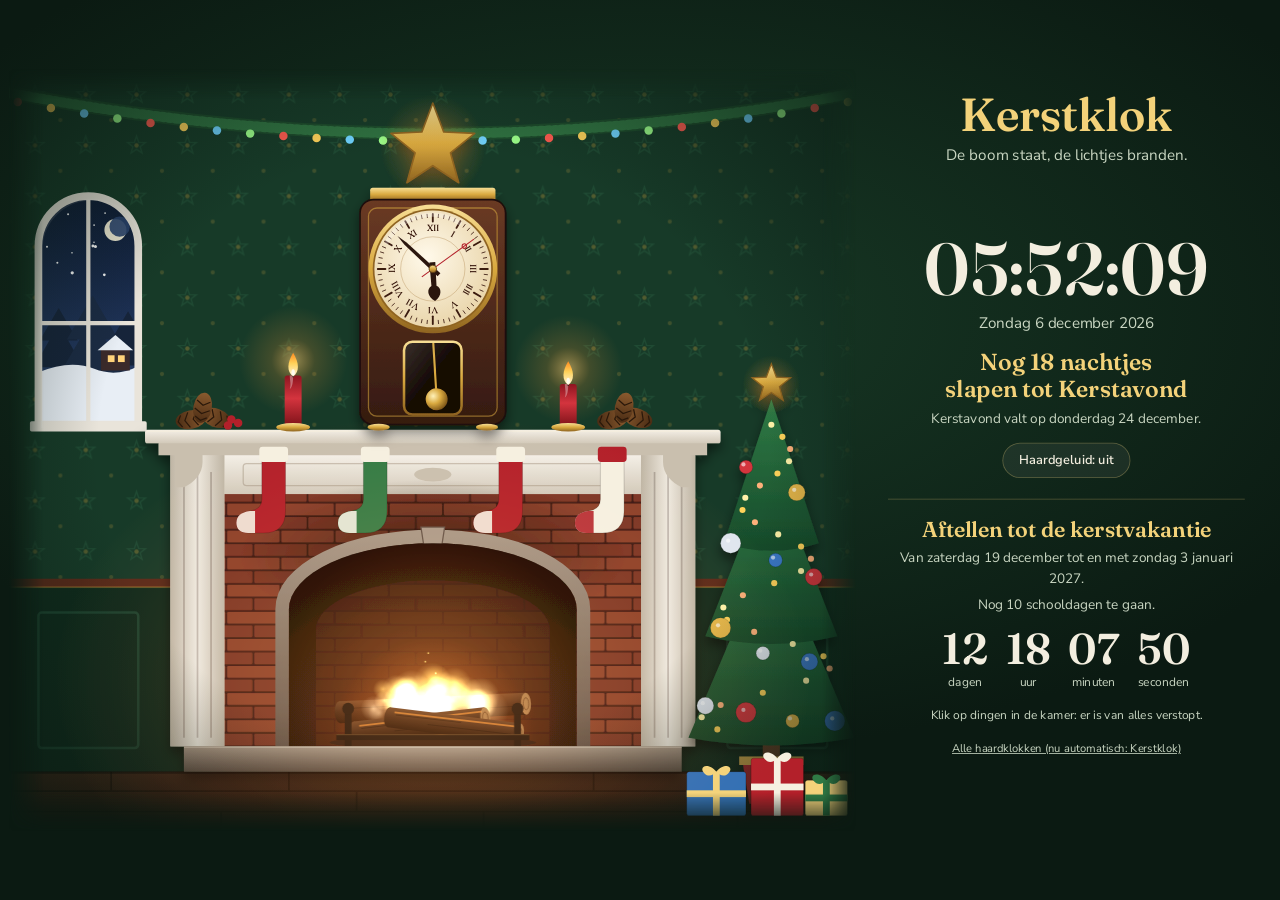
==== commit 4b7f1269: "Collectie haardklokken: 8 seizoensklokken, automatische keuze en overzicht Co-Authored-By: Claude Op" ====
--- a/index.html
+++ b/index.html
@@ -3,1067 +3,21 @@
 <head>
 <meta charset="UTF-8">
 <meta name="viewport" content="width=device-width, initial-scale=1">
-<title>Sinterklaasklok</title>
-<meta name="description" content="Een gezellige Sinterklaasklok die de actuele tijd aangeeft, bij een knapperend haardvuur.">
+<title>Haardklok</title>
+<meta name="description" content="Een klok bij het haardvuur voor elk seizoen, die aftelt naar de volgende schoolvakantie.">
 <meta name="theme-color" content="#1a0a0d">
-<link rel="icon" href="data:image/svg+xml,%3Csvg xmlns='http://www.w3.org/2000/svg' viewBox='0 0 64 64'%3E%3Cpath d='M14 58V32C14 20 23 10 32 4c9 6 18 16 18 28v26z' fill='%23b3202a'/%3E%3Cpath d='M14 48h36v10H14z' fill='%23d9a93f'/%3E%3Cpath d='M29 14h6v8h8v6h-8v14h-6V28h-8v-6h8z' fill='%23f3d27a'/%3E%3C/svg%3E">
+<link rel="icon" href="data:image/svg+xml,%3Csvg xmlns='http://www.w3.org/2000/svg' viewBox='0 0 64 64'%3E%3Cpath d='M32 4c6 12 18 18 18 34a18 18 0 0 1-36 0c0-10 6-14 8-22c4 6 6 8 8 8c0-8 0-14 2-20z' fill='%23f0812a'/%3E%3Cpath d='M32 30c4 6 10 9 10 17a10 10 0 0 1-20 0c0-6 6-9 10-17z' fill='%23ffd25a'/%3E%3C/svg%3E">
+<script src="assets/diag.js"></script>
 <link rel="preconnect" href="https://fonts.googleapis.com">
 <link rel="preconnect" href="https://fonts.gstatic.com" crossorigin>
 <link href="https://fonts.googleapis.com/css2?family=Archivo+Black&family=Cinzel:wght@600&family=Fraunces:opsz,wght@9..144,600&family=Nunito+Sans:wght@400;600&display=swap" rel="stylesheet">
-<script>
-(function () {
-  var dbg = /[?&]debug/.test(location.search), errs = [];
-  window.__skErr = errs;
-  window.addEventListener('error', function (e) { errs.push((e.message || 'onbekende fout') + ' (regel ' + (e.lineno || '?') + ')'); });
-  if (!dbg) return;
-  function show() {
-    var el = document.getElementById('dbg');
-    if (!el) {
-      el = document.createElement('pre'); el.id = 'dbg';
-      el.style.cssText = 'position:fixed;left:8px;right:8px;bottom:8px;z-index:99;max-height:50vh;overflow:auto;margin:0;padding:12px;background:#000;color:#7f7;font:14px/1.45 monospace;white-space:pre-wrap;border:1px solid #7f7';
-      document.body.appendChild(el);
-    }
-    var c = document.getElementById('fire'), s = document.getElementById('stage'), out = [];
-    out.push('Browser: ' + navigator.userAgent);
-    out.push('Venster: ' + window.innerWidth + 'x' + window.innerHeight + ', pixelratio ' + (window.devicePixelRatio || 1));
-    out.push('ResizeObserver: ' + (window.ResizeObserver ? 'ja' : 'nee') + ', CSS.supports: ' + (window.CSS && CSS.supports ? 'ja' : 'nee'));
-    if (s) { var rs = s.getBoundingClientRect(); out.push('Kamer: ' + Math.round(rs.width) + 'x' + Math.round(rs.height)); }
-    if (c) { var r = c.getBoundingClientRect(); out.push('Vuur-canvas: ' + Math.round(r.width) + 'x' + Math.round(r.height) + ' (intern ' + c.width + 'x' + c.height + ')'); }
-    out.push('Vuur-frames getekend: ' + (window.__skFrames || 0));
-    out.push('Fouten: ' + (errs.length ? errs.join(' | ') : 'geen'));
-    el.textContent = out.join('\n');
-  }
-  document.addEventListener('DOMContentLoaded', function () { show(); setInterval(show, 1000); });
-})();
-</script>
-<style>
-/*
-VOICE: warm en gezellig, een Hollandse woonkamer op een decemberavond
-IDEA: een antieke schoorsteenklok met een mijter als kroon, boven een brandende haard
-PICTURE: een gelaagde SVG-kamer met een canvas-vuur, kaarsen, chocoladeletter en een klomp met wortel
-COLOUR and TYPE: wijnrode wand, Sint-rood, goud, gloeiend oranje; Fraunces, Cinzel-cijfers, Nunito Sans
-LAYOUT: bescheiden titel, de kamer groot in het midden, tijd en aftellen eronder
-*/
-:root{color-scheme:dark;--bg:#1a0a0d;--ink:#f6e7c8;--muted:#d4b994;--red:#b3202a;--gold:#d9a93f;--goldl:#f3d27a;--glow:.5}
-*{box-sizing:border-box;min-width:0}
-html{-webkit-text-size-adjust:100%}
-body{margin:0;min-height:100vh;background:radial-gradient(ellipse 90% 70% at 50% 35%,#3d1117 0%,#1a0a0d 70%) no-repeat,#1a0a0d;color:var(--ink);font:16px/1.55 "Nunito Sans",system-ui,-apple-system,"Segoe UI",sans-serif;overflow-x:clip}
-.top{text-align:center;padding:clamp(18px,3vw,32px) max(5vw,16px) 0}
-h1{margin:0;font:600 44px/1.05 Fraunces,Georgia,serif;font:600 clamp(32px,5vw,50px)/1.05 Fraunces,Georgia,serif;color:var(--goldl);text-wrap:balance}
-.top p{margin:6px 0 0;color:var(--muted);font-size:17px}
-.stage{position:relative;margin:4px auto 0;width:100%;max-width:1040px;width:min(100%,1040px,max(560px,calc((100vh - 250px)*1.111)));-webkit-mask-image:linear-gradient(90deg,transparent,#000 9%,#000 91%,transparent),linear-gradient(180deg,transparent,#000 6%,#000 95%,transparent);-webkit-mask-composite:source-in;mask-image:linear-gradient(90deg,transparent,#000 9%,#000 91%,transparent),linear-gradient(180deg,transparent,#000 6%,#000 95%,transparent);mask-composite:intersect}
-.stage::before{content:"";display:block;padding-top:90%}
-@supports(height:100svh){.stage{width:min(100%,1040px,max(560px,calc((100svh - 250px)*1.111)))}}
-.stage>svg{position:absolute;top:0;right:0;bottom:0;left:0;width:100%;height:100%;display:block;overflow:hidden}
-#fire{position:absolute;left:33%;top:62.2222%;width:34%;height:26.6667%;display:block;border-radius:50% 50% 0 0/32.5% 32.5% 0 0}
-.glow{position:absolute;top:0;right:0;bottom:0;left:0;pointer-events:none;background:radial-gradient(ellipse 62% 48% at 50% 80%,rgba(255,150,60,.55),rgba(255,110,40,.16) 48%,transparent 72%);mix-blend-mode:screen;opacity:var(--glow)}
-.shoe{position:absolute;left:20%;top:85%;width:18%;height:13.5%;padding:0;margin:0;border:0;background:transparent;border-radius:14px;cursor:pointer;-webkit-tap-highlight-color:transparent}
-.shoe:focus-visible{outline:3px solid var(--goldl);outline-offset:2px}
-.hit{position:absolute;padding:0;margin:0;border:0;background:transparent;border-radius:12px;cursor:pointer;-webkit-tap-highlight-color:transparent}
-.hit:focus-visible{outline:3px solid var(--goldl);outline-offset:2px}
-.night{position:absolute;top:0;right:0;bottom:0;left:0;pointer-events:none;background:#07040f;opacity:var(--night,0)}
-.bubble{position:absolute;left:14%;bottom:17%;z-index:2;width:max-content;max-width:56%;max-width:min(56%,360px);margin:0 0 0 -38px;padding:10px 14px;background:#f6e7c8;color:#3a170f;border-radius:14px;font-size:clamp(13px,1.7vw,16px);line-height:1.35;white-space:pre-line;box-shadow:0 8px 24px rgba(0,0,0,.45);opacity:0;transform:translateY(6px);transition:opacity .25s,transform .25s;pointer-events:none}
-.bubble.r{margin:0 -38px 0 0}
-.bubble.show{opacity:1;transform:none}
-.bubble::after{content:"";position:absolute;left:30px;bottom:-8px;border:8px solid transparent;border-bottom:0;border-top-color:#f6e7c8}
-.bubble.r::after{left:auto;right:30px}
-#rain{position:fixed;top:0;left:0;width:100%;height:100%;pointer-events:none;z-index:20}
-.shake{transform-box:fill-box;transform-origin:50% 100%;animation:shake .6s ease-in-out}
-@keyframes shake{20%{transform:rotate(-4deg)}40%{transform:rotate(4deg)}60%{transform:rotate(-3deg)}80%{transform:rotate(2deg)}}
-.puff{transform-box:fill-box;transform-origin:50% 50%;animation:puff 1.8s ease-out forwards}
-@keyframes puff{from{opacity:.6;transform:translate(0,0) scale(1)}to{opacity:0;transform:translate(6px,-36px) scale(3.2)}}
-.eggs{margin:6px 0 0;color:var(--goldl);font-size:14px}
-.panel{max-width:1040px;margin:0 auto;padding:8px max(5vw,16px) 8px;display:grid;grid-template-columns:auto minmax(0,1fr) auto;gap:16px 40px;align-items:center}
-.time{display:block;font:600 60px/1 Fraunces,Georgia,serif;font:600 clamp(44px,7vw,68px)/1 Fraunces,Georgia,serif;font-variant-numeric:tabular-nums;white-space:nowrap;color:var(--ink)}
-.date{margin-top:8px;color:var(--muted);font-size:17px}
-.count{margin:0;font:600 24px/1.2 Fraunces,Georgia,serif;font:600 clamp(20px,2.4vw,26px)/1.2 Fraunces,Georgia,serif;color:var(--goldl);text-wrap:balance}
-.sub{margin:6px 0 0;color:var(--muted)}
-.sound{min-height:44px;padding:0 20px;border-radius:999px;border:1px solid rgba(243,210,122,.55);background:rgba(243,210,122,.08);color:var(--ink);font:600 16px/1 "Nunito Sans",system-ui,sans-serif;cursor:pointer;white-space:nowrap}
-.sound:hover{background:rgba(243,210,122,.16)}
-.sound:focus-visible{outline:3px solid var(--goldl);outline-offset:3px}
-.sound.on{background:var(--gold);color:#2a1208;border-color:var(--gold)}
-.sound:disabled{opacity:.55;cursor:default}
-.xmas{max-width:1040px;margin:18px auto 0;padding:22px max(5vw,16px) 6px;border-top:1px solid rgba(243,210,122,.25);display:grid;grid-template-columns:minmax(0,1fr) auto;gap:14px 40px;align-items:center}
-.xmas h2{margin:0;font:600 24px/1.2 Fraunces,Georgia,serif;font:600 clamp(20px,2.4vw,26px)/1.2 Fraunces,Georgia,serif;color:var(--goldl)}
-.xm-row{display:flex}
-.xm-row>div+div{margin-left:22px}
-.xm-row[hidden]{display:none}
-.xm-row>div{display:flex;flex-direction:column;align-items:center;min-width:2.6em}
-.xm-n{font:600 44px/1 Fraunces,Georgia,serif;font:600 clamp(34px,5vw,48px)/1 Fraunces,Georgia,serif;font-variant-numeric:tabular-nums;white-space:nowrap}
-.xm-l{margin-top:4px;font-size:14px;color:var(--muted)}
-@media(max-width:720px){.xmas{grid-template-columns:minmax(0,1fr);justify-items:center;text-align:center}}
-.hint{margin:14px auto 0;padding:0 16px;text-align:center;color:var(--muted);font-size:15px}
-footer{padding:20px 16px 32px;text-align:center;color:#a88c6c;font-size:14px}
-@media(max-width:720px){.panel{grid-template-columns:minmax(0,1fr);justify-items:center;text-align:center;gap:14px}}
-/* beeldvullend op liggende schermen: vast ontwerp van 1600x1000 (16:10) dat meeschaalt */
-html.fit,html.fit body{height:100%;overflow:hidden}
-html.fit body{min-height:0}
-html.fit .app{position:absolute;left:50%;top:50%;width:1600px;height:1000px;margin:-500px 0 0 -800px;padding:24px 44px 24px 12px;display:grid;grid-template-columns:1058px 1fr;grid-template-rows:auto 1fr;column-gap:40px;-webkit-transform-origin:50% 50%;transform-origin:50% 50%}
-html.fit .stage{grid-column:1;grid-row:1/3;width:1058px;max-width:none;margin:0;align-self:center}
-html.fit .top{grid-column:2;grid-row:1;padding:26px 0 0}
-html.fit h1{font-size:58px}
-html.fit .top p{font-size:19px}
-html.fit .side{grid-column:2;grid-row:2;display:flex;flex-direction:column;justify-content:center;min-height:0}
-html.fit .panel{grid-template-columns:minmax(0,1fr);justify-items:center;text-align:center;padding:0;gap:16px;max-width:none}
-html.fit .time{font-size:92px}
-html.fit .date{font-size:19px}
-html.fit .count{font-size:29px}
-html.fit .sub{font-size:17px}
-html.fit .xmas{grid-template-columns:minmax(0,1fr);justify-items:center;text-align:center;margin:26px 0 0;padding:22px 0 0;max-width:none}
-html.fit .xmas h2{font-size:27px}
-html.fit .xm-n{font-size:54px}
-html.fit .xm-l{font-size:15px}
-html.fit .hint{font-size:15px;margin-top:18px;padding:0}
-html.fit footer{padding:12px 0 0}
-html.fit .bubble{font-size:17px}
-.flame{transform-box:fill-box;transform-origin:50% 100%;animation:flick 1.3s ease-in-out infinite alternate}
-.flame.b{animation-duration:1.7s;animation-delay:-.6s}
-.halo{animation:halo 2.1s ease-in-out infinite alternate}
-@keyframes flick{0%{transform:scale(1,1) skewX(0deg)}30%{transform:scale(.94,1.06) skewX(2deg)}60%{transform:scale(1.04,.95) skewX(-2deg)}100%{transform:scale(.97,1.04) skewX(1deg)}}
-@keyframes halo{from{opacity:.75}to{opacity:1}}
-@media(prefers-reduced-motion:reduce){.flame,.halo{animation:none}.bubble{transition:none}}
-</style>
+<link rel="stylesheet" href="assets/klok.css">
 </head>
-<body>
-<main class="app" id="app">
-<header class="top">
-  <h1>Sinterklaasklok</h1>
-  <p id="tagline">Het vuur brandt, de klomp staat klaar.</p>
-</header>
-<div class="stage" id="stage">
-<svg viewBox="0 0 1000 900" aria-hidden="true" focusable="false">
-  <defs>
-    <pattern id="paper" width="60" height="60" patternUnits="userSpaceOnUse">
-      <rect width="60" height="60" fill="#5a141a"/>
-      <path d="M30 4 46 30 30 56 14 30Z" fill="none" stroke="#6e1b22" stroke-width="2"/>
-      <circle cx="30" cy="30" r="3" fill="#d9a93f" opacity=".28"/>
-      <circle cx="0" cy="0" r="2.5" fill="#d9a93f" opacity=".18"/>
-      <circle cx="60" cy="0" r="2.5" fill="#d9a93f" opacity=".18"/>
-      <circle cx="0" cy="60" r="2.5" fill="#d9a93f" opacity=".18"/>
-      <circle cx="60" cy="60" r="2.5" fill="#d9a93f" opacity=".18"/>
-    </pattern>
-    <pattern id="brick" width="64" height="32" patternUnits="userSpaceOnUse">
-      <rect width="64" height="32" fill="#3a1912"/>
-      <rect x="1" y="1" width="62" height="14" rx="1.5" fill="#8b3f2c"/>
-      <rect x="-31" y="17" width="62" height="14" rx="1.5" fill="#7a3425"/>
-      <rect x="33" y="17" width="62" height="14" rx="1.5" fill="#7a3425"/>
-    </pattern>
-    <linearGradient id="wood" x1="0" y1="0" x2="0" y2="1"><stop offset="0" stop-color="#6a3a24"/><stop offset="1" stop-color="#341a10"/></linearGradient>
-    <linearGradient id="woodS" x1="0" y1="0" x2="1" y2="0"><stop offset="0" stop-color="#2e170f"/><stop offset=".5" stop-color="#5a301e"/><stop offset="1" stop-color="#2e170f"/></linearGradient>
-    <linearGradient id="gold" x1="0" y1="0" x2="0" y2="1"><stop offset="0" stop-color="#f7de94"/><stop offset=".5" stop-color="#d9a93f"/><stop offset="1" stop-color="#8f6420"/></linearGradient>
-    <radialGradient id="face" cx=".45" cy=".4" r=".7"><stop offset="0" stop-color="#fff9ea"/><stop offset="1" stop-color="#e6d0a1"/></radialGradient>
-    <linearGradient id="mitre" x1="0" y1="0" x2="1" y2="1"><stop offset="0" stop-color="#d4343e"/><stop offset="1" stop-color="#861520"/></linearGradient>
-    <linearGradient id="stone" x1="0" y1="0" x2="0" y2="1"><stop offset="0" stop-color="#a39484"/><stop offset="1" stop-color="#5c5047"/></linearGradient>
-    <linearGradient id="floor" x1="0" y1="0" x2="0" y2="1"><stop offset="0" stop-color="#3f2416"/><stop offset="1" stop-color="#1f100a"/></linearGradient>
-    <radialGradient id="soot" cx=".5" cy=".85" r=".8"><stop offset="0" stop-color="#2a120a"/><stop offset="1" stop-color="#0b0504"/></radialGradient>
-    <radialGradient id="sootUp"><stop offset="0" stop-color="#000" stop-opacity=".6"/><stop offset="1" stop-color="#000" stop-opacity="0"/></radialGradient>
-    <radialGradient id="halo"><stop offset="0" stop-color="#ffd27a" stop-opacity=".55"/><stop offset=".4" stop-color="#ff9f3a" stop-opacity=".18"/><stop offset="1" stop-color="#ff9f3a" stop-opacity="0"/></radialGradient>
-    <linearGradient id="wax" x1="0" y1="0" x2="1" y2="0"><stop offset="0" stop-color="#e9d8b4"/><stop offset=".45" stop-color="#fbf1dc"/><stop offset="1" stop-color="#cdb98f"/></linearGradient>
-    <linearGradient id="flameG" x1="0" y1="1" x2="0" y2="0"><stop offset="0" stop-color="#ff8a1e"/><stop offset=".45" stop-color="#ffd25a"/><stop offset="1" stop-color="#fff6d8"/></linearGradient>
-    <linearGradient id="choc" x1="0" y1="0" x2="1" y2="1"><stop offset="0" stop-color="#83502e"/><stop offset="1" stop-color="#3b1d0e"/></linearGradient>
-    <radialGradient id="vig" cx=".5" cy=".5" r=".72"><stop offset=".55" stop-color="#1a0a0d" stop-opacity="0"/><stop offset="1" stop-color="#1a0a0d" stop-opacity=".8"/></radialGradient>
-    <linearGradient id="glass" x1="0" y1="0" x2="1" y2="1"><stop offset="0" stop-color="#fff" stop-opacity=".16"/><stop offset=".5" stop-color="#fff" stop-opacity="0"/></linearGradient>
-    <radialGradient id="bob" cx=".35" cy=".35" r=".7"><stop offset="0" stop-color="#fff1b8"/><stop offset=".5" stop-color="#d9a93f"/><stop offset="1" stop-color="#7d5518"/></radialGradient>
-    <filter id="drop" x="-20%" y="-20%" width="140%" height="150%"><feDropShadow dx="0" dy="8" stdDeviation="7" flood-color="#000" flood-opacity=".5"/></filter>
-    <clipPath id="win"><rect x="466" y="322" width="68" height="86" rx="10"/></clipPath>
-    <mask id="biteMask" maskUnits="userSpaceOnUse" x="0" y="0" width="1000" height="900"><rect width="1000" height="900" fill="#fff"/><g id="bites" fill="#000"></g></mask>
-  </defs>
-
-  <!-- wand, lambrisering, vloer -->
-  <rect width="1000" height="900" fill="url(#paper)"/>
-  <rect y="610" width="1000" height="222" fill="#3b0e13"/>
-  <rect x="34" y="642" width="118" height="160" rx="4" fill="none" stroke="#56161c" stroke-width="3"/>
-  <rect x="848" y="642" width="118" height="160" rx="4" fill="none" stroke="#56161c" stroke-width="3"/>
-  <rect y="602" width="1000" height="10" fill="#6b2a1c"/>
-  <rect y="611" width="1000" height="2" fill="#d9a93f" opacity=".35"/>
-  <rect y="830" width="1000" height="70" fill="url(#floor)"/>
-  <g stroke="#140a05" stroke-width="2" opacity=".7" fill="none">
-    <path d="M0 853H1000M0 877H1000"/>
-    <path d="M120 830V853M410 853V877M690 830V853M860 877V900M250 877V900M560 877V900M930 830V853M330 830V853"/>
-  </g>
-  <path d="M0 831H1000" stroke="#000" stroke-opacity=".5" stroke-width="3"/>
-
-  <!-- slinger -->
-  <path d="M-10 26Q500 126 1010 26" fill="none" stroke="#e8d2a2" stroke-width="2"/>
-  <g id="bunting"></g>
-
-  <!-- schoorsteen -->
-  <g filter="url(#drop)">
-    <rect x="190" y="450" width="620" height="350" fill="#3a1e14"/>
-    <rect x="190" y="450" width="64" height="350" fill="url(#woodS)"/>
-    <rect x="746" y="450" width="64" height="350" fill="url(#woodS)"/>
-    <path d="M206 476V790M222 476V790M238 476V790M762 476V790M778 476V790M794 476V790" stroke="#1d0d07" stroke-opacity=".55" stroke-width="2"/>
-    <rect x="254" y="456" width="492" height="46" fill="url(#wood)"/>
-    <rect x="276" y="466" width="448" height="26" rx="4" fill="none" stroke="#d9a93f" stroke-opacity=".45" stroke-width="1.5"/>
-    <ellipse cx="500" cy="479" rx="22" ry="8" fill="url(#gold)"/>
-    <rect x="254" y="502" width="492" height="298" fill="url(#brick)"/>
-    <ellipse cx="500" cy="575" rx="230" ry="90" fill="url(#sootUp)"/>
-    <path d="M322 800V638A178 86 0 0 1 678 638V800" fill="none" stroke="url(#stone)" stroke-width="16"/>
-    <path d="M486 541h28l-4 26h-20z" fill="#a89888" stroke="#5c5047" stroke-width="1.5"/>
-    <path d="M330 800V638A170 78 0 0 1 670 638V800Z" fill="url(#soot)"/>
-    <path d="M362 800V662A138 58 0 0 1 638 662V800Z" fill="url(#brick)" opacity=".2"/>
-    <path d="M196 454h32v10c0 14-10 24-22 30h-10z" fill="#4a2618"/>
-    <path d="M804 454h-32v10c0 14 10 24 22 30h10z" fill="#4a2618"/>
-    <rect x="176" y="440" width="648" height="16" fill="#4a2618"/>
-    <rect x="160" y="426" width="680" height="16" rx="3" fill="url(#wood)"/>
-    <path d="M162 427.5H838" stroke="#f3c98a" stroke-opacity=".35" stroke-width="1.5"/>
-    <rect x="206" y="800" width="588" height="30" fill="url(#stone)"/>
-    <path d="M206 801H794" stroke="#d4c4b0" stroke-opacity=".6" stroke-width="1.5"/>
-  </g>
-
-  <!-- chocoladeletter -->
-  <g id="letter" mask="url(#biteMask)">
-    <text x="255" y="429" text-anchor="middle" font-family="'Archivo Black','Arial Black',Impact,sans-serif" font-size="112" fill="#241006">J</text>
-    <text x="250" y="425" text-anchor="middle" font-family="'Archivo Black','Arial Black',Impact,sans-serif" font-size="112" fill="url(#choc)" stroke="#a46a40" stroke-opacity=".5" stroke-width="1">J</text>
-  </g>
-
-  <!-- kaarsen -->
-  <g id="cf0"><circle class="halo" cx="345" cy="340" r="64" fill="url(#halo)"/></g>
-  <rect x="335" y="356" width="20" height="66" rx="3" fill="url(#wax)"/>
-  <path d="M341 356c0 6 2 10 0 16c3-2 4-8 4-16z" fill="#f7ecd2"/>
-  <path d="M345 352V358" stroke="#2a1a10" stroke-width="1.6"/>
-  <g id="cf0b">
-    <path class="flame" d="M345 357C337 351 338 341 345 329C352 341 353 351 345 357Z" fill="url(#flameG)"/>
-    <ellipse cx="345" cy="352" rx="2" ry="3.5" fill="#fff" opacity=".8"/>
-  </g>
-  <ellipse cx="345" cy="423" rx="20" ry="5" fill="url(#gold)"/>
-
-  <g id="cf1"><circle class="halo" cx="655" cy="352" r="64" fill="url(#halo)"/></g>
-  <rect x="645" y="368" width="20" height="54" rx="3" fill="url(#wax)"/>
-  <path d="M659 368c0 5-2 9 0 14c-3-2-4-7-4-14z" fill="#f7ecd2"/>
-  <path d="M655 364V370" stroke="#2a1a10" stroke-width="1.6"/>
-  <g id="cf1b">
-    <path class="flame b" d="M655 369C647 363 648 353 655 341C662 353 663 363 655 369Z" fill="url(#flameG)"/>
-    <ellipse cx="655" cy="364" rx="2" ry="3.5" fill="#fff" opacity=".8"/>
-  </g>
-  <ellipse cx="655" cy="423" rx="20" ry="5" fill="url(#gold)"/>
-  <g id="puffs" fill="#cfc6bd"></g>
-
-  <!-- cadeautjes -->
-  <g id="gifts"><g filter="url(#drop)">
-    <rect x="704" y="372" width="92" height="54" rx="3" fill="#b3202a"/>
-    <g fill="#f3d27a" opacity=".45"><circle cx="716" cy="384" r="3"/><circle cx="732" cy="414" r="3"/><circle cx="774" cy="382" r="3"/><circle cx="786" cy="414" r="3"/></g>
-    <rect x="744" y="372" width="12" height="54" fill="url(#gold)"/>
-    <rect x="704" y="393" width="92" height="10" fill="url(#gold)"/>
-    <rect x="722" y="330" width="58" height="42" rx="3" fill="#f3e6c8"/>
-    <rect x="746" y="330" width="10" height="42" fill="#b3202a"/>
-    <rect x="722" y="346" width="58" height="8" fill="#b3202a"/>
-    <path d="M751 331c-14-14-28-8-20 2c6 6 13 2 20-2zM751 331c14-14 28-8 20 2c-6 6-13 2-20-2z" fill="#b3202a" stroke="#7d1219" stroke-width="1"/>
-  </g></g>
-
-  <!-- klok met mijter -->
-  <g filter="url(#drop)">
-    <circle cx="500" cy="34" r="6" fill="url(#gold)"/>
-    <path d="M432 152C428 104 462 66 500 36C538 66 572 104 568 152Z" fill="url(#mitre)"/>
-    <path d="M432 152C428 104 462 66 500 36C538 66 572 104 568 152" fill="none" stroke="url(#gold)" stroke-width="5" stroke-linejoin="round"/>
-    <path d="M494 70h12v16h16v12h-16v30h-12V98h-16V86h16z" fill="#f3d27a"/>
-    <rect x="426" y="140" width="148" height="16" rx="3" fill="url(#gold)"/>
-    <rect x="414" y="154" width="172" height="266" rx="16" fill="url(#wood)" stroke="#1f0f09" stroke-width="2"/>
-    <rect x="424" y="164" width="152" height="246" rx="10" fill="none" stroke="#d9a93f" stroke-opacity=".55" stroke-width="1.5"/>
-    <circle cx="500" cy="236" r="76" fill="url(#gold)"/>
-    <circle cx="500" cy="236" r="71" fill="#8f6420"/>
-    <circle cx="500" cy="236" r="69" fill="url(#face)"/>
-    <circle cx="500" cy="236" r="38" fill="none" stroke="#b08a52" stroke-opacity=".45"/>
-    <g id="dial"></g>
-    <g id="hh" transform="translate(500 236)"><path d="M-3.5 8L-3 -20C-9 -23 -9 -32 0 -38C9 -32 9 -23 3 -20L3.5 8Z" fill="#2a140c"/></g>
-    <g id="mh" transform="translate(500 236)"><path d="M-2.4 10L-1.8 -44L0 -57L1.8 -44L2.4 10Z" fill="#2a140c"/></g>
-    <g id="sh" transform="translate(500 236)"><path d="M0 16V-60" stroke="#b3202a" stroke-width="1.3"/><circle r="3.2" fill="#b3202a"/><circle cy="-46" r="2.6" fill="none" stroke="#b3202a" stroke-width="1.3"/></g>
-    <circle cx="500" cy="236" r="4.5" fill="url(#gold)" stroke="#5a3a12" stroke-width="1"/>
-    <path d="M446 204A60 60 0 0 1 532 182" fill="none" stroke="#fff" stroke-opacity=".28" stroke-width="5" stroke-linecap="round"/>
-    <rect x="466" y="322" width="68" height="86" rx="10" fill="#140904"/>
-    <g clip-path="url(#win)"><g id="pend"><path d="M500 314V390" stroke="#d9a93f" stroke-width="2.5"/><circle cx="500" cy="390" r="13" fill="url(#bob)"/></g></g>
-    <rect x="466" y="322" width="68" height="86" rx="10" fill="url(#glass)" stroke="url(#gold)" stroke-width="3"/>
-    <ellipse cx="436" cy="423" rx="13" ry="4" fill="url(#gold)"/>
-    <ellipse cx="564" cy="423" rx="13" ry="4" fill="url(#gold)"/>
-  </g>
-
-  <!-- staf -->
-  <g fill="none" stroke-linecap="round">
-    <path d="M880 886L850 360" stroke="#000" stroke-opacity=".25" stroke-width="10"/>
-    <path d="M872 884L842 356" stroke="#6b4a14" stroke-width="12"/>
-    <path d="M872 884L842 356" stroke="#d9a93f" stroke-width="8"/>
-    <path d="M868 878L840 362" stroke="#f7de94" stroke-width="2" stroke-opacity=".7"/>
-    <path d="M842 356C836 286 902 262 916 316C924 346 894 358 880 338C872 326 884 312 896 320" stroke="#6b4a14" stroke-width="12"/>
-    <path d="M842 356C836 286 902 262 916 316C924 346 894 358 880 338C872 326 884 312 896 320" stroke="#d9a93f" stroke-width="8"/>
-  </g>
-  <ellipse cx="843" cy="374" rx="10" ry="7" fill="url(#gold)"/>
-
-  <rect width="1000" height="900" fill="url(#vig)"/>
-</svg>
-
-<canvas id="fire" aria-hidden="true"></canvas>
-
-<svg viewBox="0 0 1000 900" xmlns:xlink="http://www.w3.org/1999/xlink" aria-hidden="true" focusable="false">
-  <defs>
-    <linearGradient id="klomp" x1="0" y1="0" x2="0" y2="1"><stop offset="0" stop-color="#f4d27a"/><stop offset="1" stop-color="#c08a2a"/></linearGradient>
-    <g id="pn"><ellipse cy="5" rx="7" ry="2.2" fill="#000" opacity=".3"/><circle r="7" fill="#8e4f25"/><circle cx="-2" cy="-2.5" r="3" fill="#c98a52" opacity=".7"/></g>
-  </defs>
-  <g>
-    <use xlink:href="#pn" href="#pn" x="602" y="858"/><use xlink:href="#pn" href="#pn" x="618" y="868"/><use xlink:href="#pn" href="#pn" x="632" y="851"/>
-    <use xlink:href="#pn" href="#pn" x="646" y="874"/><use xlink:href="#pn" href="#pn" x="664" y="860"/><use xlink:href="#pn" href="#pn" x="680" y="880"/>
-    <use xlink:href="#pn" href="#pn" x="588" y="880"/><use xlink:href="#pn" href="#pn" x="702" y="866"/><use xlink:href="#pn" href="#pn" x="654" y="844"/>
-  </g>
-  <g transform="translate(222 834) scale(.9)">
-    <ellipse cx="84" cy="60" rx="82" ry="7" fill="#000" opacity=".45"/>
-    <path d="M8 22C6 42 14 58 32 60L132 60C152 60 162 50 160 40C158 30 142 25 122 23L74 18C66 10 46 6 26 8C14 10 9 14 8 22Z" fill="url(#klomp)" stroke="#8a5a18" stroke-width="1.5"/>
-    <path d="M30 28C60 25 100 29 142 33" fill="none" stroke="#fff" stroke-opacity=".35" stroke-width="3" stroke-linecap="round"/>
-    <path d="M62 50C92 46 122 41 152 39" fill="none" stroke="#b3202a" stroke-width="3" stroke-linecap="round"/>
-    <g fill="#b3202a"><circle cx="104" cy="35" r="3"/><circle cx="110" cy="33" r="3"/><circle cx="107" cy="39" r="3"/></g>
-    <ellipse cx="40" cy="14" rx="24" ry="5.5" fill="#3b200c"/>
-    <g id="carrot">
-      <path d="M34 16L64 -38Q70 -45 77 -36L43 18Z" fill="#ef8424"/>
-      <path d="M48 -6l6 3M56 -20l6 3M42 6l5 3" stroke="#c35f12" stroke-width="1.6" stroke-linecap="round"/>
-      <path d="M68 -40C62 -56 58 -62 52 -64M70 -41C70 -58 72 -64 76 -68M73 -40C80 -54 86 -58 92 -58" fill="none" stroke="#4f8a3a" stroke-width="3" stroke-linecap="round"/>
-    </g>
-    <g id="gift" style="display:none">
-      <rect x="24" y="-14" width="30" height="26" rx="2" fill="#b3202a"/>
-      <rect x="36" y="-14" width="6" height="26" fill="#f3d27a"/>
-      <rect x="24" y="-4" width="30" height="5" fill="#f3d27a"/>
-      <ellipse cx="34" cy="-17" rx="6" ry="3.5" fill="#f3d27a"/>
-      <ellipse cx="44" cy="-17" rx="6" ry="3.5" fill="#f3d27a"/>
-      <circle cx="58" cy="6" r="7" fill="#d9a93f" stroke="#8f6420"/>
-    </g>
-    <path d="M16 15A24 5.5 0 0 0 64 15" fill="none" stroke="#e5bd62" stroke-width="3"/>
-  </g>
-</svg>
-
-<div class="glow" aria-hidden="true"></div>
-<div class="night" aria-hidden="true"></div>
-<button class="shoe" id="shoe" type="button" aria-label="Kijk in de klomp"></button>
-<button class="hit" id="hLetter" type="button" aria-label="Chocoladeletter" style="left:20.5%;top:37.5%;width:9%;height:10.5%"></button>
-<button class="hit" id="hCandle0" type="button" aria-label="Linker kaars" style="left:31.5%;top:35.5%;width:6%;height:12%"></button>
-<button class="hit" id="hCandle1" type="button" aria-label="Rechter kaars" style="left:62.5%;top:37%;width:6%;height:10.5%"></button>
-<button class="hit" id="hClock" type="button" aria-label="Klok" style="left:41.4%;top:3.3%;width:17.2%;height:44.2%"></button>
-<button class="hit" id="hGifts" type="button" aria-label="Cadeautjes" style="left:70%;top:35.3%;width:10%;height:12%"></button>
-<button class="hit" id="hStaff" type="button" aria-label="Staf van Sinterklaas" style="left:83%;top:28.5%;width:9.6%;height:70%"></button>
-<button class="hit" id="hFire" type="button" aria-label="Haardvuur" style="left:33%;top:62.2%;width:34%;height:23%"></button>
-<button class="hit" id="hPeper" type="button" aria-label="Pepernoten" style="left:57.5%;top:92.5%;width:14%;height:7%"></button>
-<p class="bubble" id="bubble" role="status" aria-live="polite"></p>
-</div>
-
-<div class="side">
-<section class="panel" aria-label="Tijd en aftellen">
-  <div>
-    <time class="time" id="dtime">00:00:00</time>
-    <div class="date" id="ddate"></div>
-  </div>
-  <div>
-    <p class="count" id="count"></p>
-    <p class="sub" id="count2"></p>
-  </div>
-  <button class="sound" id="sound" type="button">Haardgeluid: uit</button>
-</section>
-<section class="xmas" aria-label="Aftellen tot de kerstvakantie">
-  <div>
-    <h2 id="xmTitle">Aftellen tot de kerstvakantie</h2>
-    <p class="sub" id="xmSub"></p>
-    <p class="sub" id="xmSchool"></p>
-  </div>
-  <div class="xm-row" id="xmRow">
-    <div><span class="xm-n" id="xmD">0</span><span class="xm-l">dagen</span></div>
-    <div><span class="xm-n" id="xmH">00</span><span class="xm-l">uur</span></div>
-    <div><span class="xm-n" id="xmM">00</span><span class="xm-l">minuten</span></div>
-    <div><span class="xm-n" id="xmS">00</span><span class="xm-l">seconden</span></div>
-  </div>
-</section>
-<p class="hint">Klik op de klomp of Sint al is geweest. En kijk goed rond: er is meer verstopt.</p>
-<footer>Fijne Sinterklaastijd!<p class="eggs" id="eggs" hidden></p></footer>
-</div>
-</main>
-<canvas id="rain" aria-hidden="true"></canvas>
-
-<script>
-{
-const $ = id => document.getElementById(id);
-const R = Math.random;
-const reduce = !!(window.matchMedia && window.matchMedia('(prefers-reduced-motion: reduce)').matches);
-
-/* beeldvullende weergave: schaal het 1600x1000-ontwerp op liggende schermen */
-const app = $('app'), root = document.documentElement;
-function layout() {
-  const w = window.innerWidth, h = window.innerHeight;
-  const fitMode = w / h >= 1.2 && w >= 700 && h >= 500;
-  root.classList.toggle('fit', fitMode);
-  const tr = fitMode ? 'scale(' + Math.min(w / 1600, h / 1000).toFixed(4) + ')' : '';
-  app.style.webkitTransform = tr;
-  app.style.transform = tr;
-}
-layout();
-
-/* seizoen: het vuur brandt van 1 november tot en met 5 december */
-function inSeason(now) {
-  const m = now.getMonth(), d = now.getDate();
-  return m === 10 || (m === 11 && d <= 5);
-}
-
-/* wijzerplaat */
-const roman = ['XII','I','II','III','IIII','V','VI','VII','VIII','IX','X','XI'];
-let dial = '';
-for (let i = 0; i < 60; i++) {
-  const a = i * Math.PI / 30, major = i % 5 === 0, r1 = major ? 56 : 61, r2 = 65, s = Math.sin(a), c = Math.cos(a);
-  dial += `<line x1="${(500 + s * r1).toFixed(2)}" y1="${(236 - c * r1).toFixed(2)}" x2="${(500 + s * r2).toFixed(2)}" y2="${(236 - c * r2).toFixed(2)}" stroke="#3a1a10" stroke-width="${major ? 2.2 : 1}" stroke-linecap="round"/>`;
-}
-for (let k = 0; k < 12; k++) {
-  dial += `<text x="500" y="188" transform="rotate(${k * 30} 500 236)" text-anchor="middle" dominant-baseline="central" font-family="Cinzel, Georgia, serif" font-weight="600" font-size="10.5" fill="#3a1a10">${roman[k]}</text>`;
-}
-$('dial').innerHTML = dial;
-
-/* slinger met vlaggetjes */
-const cols = ['#b3202a', '#d9a93f', '#f3e6c8'];
-const P0 = [-10, 26], P1 = [500, 126], P2 = [1010, 26];
-let flags = '';
-const nFlags = 22;
-for (let i = 0; i < nFlags; i++) {
-  const t = (i + 0.5) / nFlags, u = 1 - t;
-  const x = u * u * P0[0] + 2 * u * t * P1[0] + t * t * P2[0];
-  const y = u * u * P0[1] + 2 * u * t * P1[1] + t * t * P2[1];
-  const dx = 2 * u * (P1[0] - P0[0]) + 2 * t * (P2[0] - P1[0]);
-  const dy = 2 * u * (P1[1] - P0[1]) + 2 * t * (P2[1] - P1[1]);
-  const ang = Math.atan2(dy, dx) * 180 / Math.PI;
-  flags += `<path d="M-19 0L19 0L0 44Z" fill="${cols[i % 3]}" stroke="#000" stroke-opacity=".2" transform="translate(${x.toFixed(1)} ${y.toFixed(1)}) rotate(${ang.toFixed(1)})"/>`;
-}
-$('bunting').innerHTML = flags;
-
-/* tekstballon */
-const bubble = $('bubble');
-let bubT = null;
-function say(msg, x, y, ms, side) {
-  const right = side ? side === 'r' : x > 550;
-  bubble.textContent = msg;
-  bubble.classList.toggle('r', right);
-  if (right) { bubble.style.left = 'auto'; bubble.style.right = (100 - x / 10) + '%'; }
-  else { bubble.style.right = 'auto'; bubble.style.left = (x / 10) + '%'; }
-  bubble.style.bottom = (100 - y / 9) + '%';
-  bubble.style.maxWidth = `min(${Math.max(30, right ? x / 10 - 3 : 97 - x / 10).toFixed(1)}%, 380px)`;
-  bubble.classList.add('show');
-  clearTimeout(bubT);
-  bubT = setTimeout(() => bubble.classList.remove('show'), ms || 4500);
-}
-
-/* easter eggs bijhouden */
-const EGGS = ['letter', 'kaars', 'vuur', 'klok', 'staf', 'pepernoten', 'pakjes'];
-const found = new Set();
-const eggEl = $('eggs');
-try { JSON.parse(localStorage.getItem('sk-eggs') || '[]').forEach(e => { if (EGGS.includes(e)) found.add(e); }); } catch (e) {}
-function renderEggs() {
-  if (!found.size) { eggEl.hidden = true; return; }
-  eggEl.hidden = false;
-  eggEl.textContent = found.size === EGGS.length ? `Alle ${EGGS.length} Easter eggs gevonden!` : `Easter eggs gevonden: ${found.size} van ${EGGS.length}`;
-}
-function egg(id) {
-  if (found.has(id)) return;
-  found.add(id);
-  try { localStorage.setItem('sk-eggs', JSON.stringify([...found])); } catch (e) {}
-  renderEggs();
-  if (found.size === EGGS.length) {
-    setTimeout(() => { startRain('confetti'); say(`Alle ${EGGS.length} Easter eggs gevonden! Daar hoort een extra chocoladeletter bij.`, 300, 540, 6000, 'l'); }, 4700);
-  }
-}
-renderEggs();
-
-/* geluid */
-let ac = null, master = null, rumble = null, wbuf = null, soundOn = false, crackT = null;
-let L = null;
-function initAudio() {
-  const AC = window.AudioContext || window.webkitAudioContext;
-  ac = new AC();
-  master = ac.createGain();
-  master.gain.value = 0;
-  master.connect(ac.destination);
-  const len = Math.floor(ac.sampleRate * 3);
-  const buf = ac.createBuffer(1, len, ac.sampleRate);
-  const d = buf.getChannelData(0);
-  let last = 0;
-  for (let i = 0; i < len; i++) { const w = R() * 2 - 1; last = (last + 0.02 * w) / 1.02; d[i] = last * 3.5; }
-  const src = ac.createBufferSource();
-  src.buffer = buf; src.loop = true;
-  const lp = ac.createBiquadFilter();
-  lp.type = 'lowpass'; lp.frequency.value = 500;
-  rumble = ac.createGain(); rumble.gain.value = 0.35 * (L === null ? 1 : L);
-  src.connect(lp); lp.connect(rumble); rumble.connect(master);
-  src.start();
-  wbuf = ac.createBuffer(1, Math.floor(ac.sampleRate * 0.2), ac.sampleRate);
-  const wd = wbuf.getChannelData(0);
-  for (let i = 0; i < wd.length; i++) wd[i] = R() * 2 - 1;
-}
-function burst(freq, q, vol, dur, delay) {
-  const n = ac.currentTime + delay;
-  const src = ac.createBufferSource(); src.buffer = wbuf;
-  const bp = ac.createBiquadFilter(); bp.type = 'bandpass'; bp.frequency.value = freq; bp.Q.value = q;
-  const g = ac.createGain();
-  g.gain.setValueAtTime(vol, n);
-  g.gain.exponentialRampToValueAtTime(0.0001, n + dur);
-  src.connect(bp); bp.connect(g); g.connect(master);
-  src.start(n, R() * 0.1, dur + 0.02);
-}
-function bell(delay, f, vol) {
-  if (!ac || !soundOn) return;
-  const n = ac.currentTime + delay;
-  [1, 2.76, 5.4].forEach((mul, i) => {
-    const o = ac.createOscillator(); o.type = 'sine'; o.frequency.value = f * mul;
-    const g = ac.createGain();
-    g.gain.setValueAtTime(0.0001, n);
-    g.gain.exponentialRampToValueAtTime((vol || 0.22) / (i + 1.5), n + 0.01);
-    g.gain.exponentialRampToValueAtTime(0.0001, n + 2.2 / (i + 1));
-    o.connect(g); g.connect(master);
-    o.start(n); o.stop(n + 2.4);
-  });
-}
-function crackleLoop() {
-  if (!soundOn) return;
-  const lvl = L === null ? 1 : L;
-  if (lvl > 0.03) {
-    const count = R() < 0.15 ? 3 + Math.floor(R() * 4) : 1;
-    for (let i = 0; i < count; i++) burst(1200 + R() * 4000, 1 + R() * 3, (0.05 + R() * 0.35) * lvl, 0.02 + R() * 0.06, i * 0.015 + R() * 0.02);
-  }
-  crackT = setTimeout(crackleLoop, 40 + R() * 260);
-}
-function tick(hi) { if (ac) burst(hi ? 3400 : 2600, 6, 0.5, 0.035, 0); }
-const btn = $('sound');
-btn.addEventListener('click', () => {
-  try {
-    if (!ac) initAudio();
-    soundOn = !soundOn;
-    btn.textContent = soundOn ? 'Haardgeluid: aan' : 'Haardgeluid: uit';
-    btn.classList.toggle('on', soundOn);
-    clearTimeout(crackT);
-    master.gain.cancelScheduledValues(ac.currentTime);
-    if (soundOn) {
-      const p = ac.resume(); if (p && p.catch) p.catch(() => {});
-      master.gain.setTargetAtTime(0.8, ac.currentTime, 0.15);
-      crackleLoop();
-    } else {
-      master.gain.setTargetAtTime(0, ac.currentTime, 0.08);
-    }
-  } catch (e) {
-    soundOn = false;
-    btn.disabled = true;
-    btn.classList.remove('on');
-    btn.textContent = 'Geluid niet beschikbaar';
-  }
-});
-
-/* klok, datum en aftellen */
-const hh = $('hh'), mh = $('mh'), sh = $('sh'), pend = $('pend');
-const tEl = $('dtime'), dEl = $('ddate'), cEl = $('count'), c2El = $('count2');
-const fmtDate = new Intl.DateTimeFormat('nl-NL', { weekday: 'long', day: 'numeric', month: 'long', year: 'numeric' });
-const fmtWd = new Intl.DateTimeFormat('nl-NL', { weekday: 'long' });
-const pad = n => ('0' + n).slice(-2);
-let lastSec = -1, lastDay = '', spinStart = -1;
-function easeTick(p) {
-  if (reduce || p >= 0.18) return 1;
-  const q = p / 0.18, c1 = 1.2, c3 = c1 + 1;
-  return 1 + c3 * Math.pow(q - 1, 3) + c1 * Math.pow(q - 1, 2);
-}
-function updDay(now) {
-  const ds = fmtDate.format(now);
-  dEl.textContent = ds.charAt(0).toUpperCase() + ds.slice(1);
-  const y = now.getFullYear(), day = 864e5;
-  const today = Date.UTC(y, now.getMonth(), now.getDate());
-  const d = Math.round((Date.UTC(y, 11, 5) - today) / day);
-  let main, sub;
-  if (d > 1) { main = `Nog ${d} nachtjes slapen tot pakjesavond`; sub = `Pakjesavond valt dit jaar op ${fmtWd.format(new Date(y, 11, 5))} 5 december.`; }
-  else if (d === 1) { main = 'Nog 1 nachtje slapen: morgen is het pakjesavond!'; sub = `Morgen, ${fmtWd.format(new Date(y, 11, 5))} 5 december, komt Sinterklaas langs.`; }
-  else if (d === 0) { main = 'Vanavond is het pakjesavond!'; sub = 'Luister goed: zo wordt er op de deur gebonsd.'; }
-  else if (d === -1) { main = 'Vandaag is Sinterklaas jarig!'; sub = 'Gefeliciteerd, Sint, en bedankt voor alle cadeautjes.'; }
-  else {
-    const d2 = Math.round((Date.UTC(y + 1, 11, 5) - today) / day);
-    main = `Sinterklaas is terug in Spanje. Nog ${d2} nachtjes tot pakjesavond`;
-    sub = `Volgend jaar valt pakjesavond op ${fmtWd.format(new Date(y + 1, 11, 5))} 5 december.`;
-  }
-  cEl.textContent = main;
-  c2El.textContent = sub;
-}
-function updClock(now) {
-  const h = now.getHours(), m = now.getMinutes(), s = now.getSeconds(), ms = now.getMilliseconds();
-  let spin = 0, spinning = false;
-  if (spinStart >= 0) {
-    const p = (performance.now() - spinStart) / 2600;
-    if (p >= 1) spinStart = -1;
-    else { spinning = true; spin = p < 0.5 ? 2 * p * p : 1 - Math.pow(-2 * p + 2, 2) / 2; }
-  }
-  const sf = s - 1 + easeTick(ms / 1000);
-  sh.setAttribute('transform', `translate(500 236) rotate(${(sf * 6 + spin * 1440).toFixed(2)})`);
-  mh.setAttribute('transform', `translate(500 236) rotate(${((m + s / 60) * 6 + spin * 720).toFixed(2)})`);
-  hh.setAttribute('transform', `translate(500 236) rotate(${((h % 12 + m / 60) * 30 + spin * 360).toFixed(2)})`);
-  let pa = 0;
-  if (spinning) pa = 12 * Math.sin(now.getTime() / 70);
-  else if (!reduce) pa = 7 * Math.sin(Math.PI * (now.getTime() % 2000) / 1000);
-  pend.setAttribute('transform', `rotate(${pa.toFixed(2)} 500 314)`);
-  if (s !== lastSec) {
-    lastSec = s;
-    tEl.textContent = `${pad(h)}:${pad(m)}:${pad(s)}`;
-    tEl.setAttribute('datetime', `${pad(h)}:${pad(m)}:${pad(s)}`);
-    if (soundOn) {
-      tick(s % 2 === 0);
-      if (s === 0 && m === 0) { const n = h % 12 || 12; for (let i = 0; i < n; i++) bell(i * 1.6, 440, 0.3); }
-      else if (s === 0 && m === 30) bell(0, 440, 0.3);
-      if (rumble && L !== null) rumble.gain.setTargetAtTime(0.35 * L, ac.currentTime, 0.5);
-    }
-    const dk = now.toDateString();
-    if (dk !== lastDay) { lastDay = dk; updDay(now); }
-    updXmas(now);
-  }
-}
-
-/* kaarsen */
-const candleOn = [true, true];
-function setCandle(i, on, puff) {
-  candleOn[i] = on;
-  $('cf' + i).style.display = on ? '' : 'none';
-  $('cf' + i + 'b').style.display = on ? '' : 'none';
-  if (!on && puff && !reduce) {
-    const x = i ? 655 : 345, y = i ? 360 : 348, g = $('puffs');
-    for (let k = 0; k < 3; k++) {
-      const c = document.createElementNS('http://www.w3.org/2000/svg', 'circle');
-      c.setAttribute('cx', x + (k - 1) * 3); c.setAttribute('cy', y - k * 6); c.setAttribute('r', 4);
-      c.setAttribute('class', 'puff'); c.style.animationDelay = (k * 0.15) + 's';
-      g.appendChild(c);
-      setTimeout(() => c.remove(), 2400);
-    }
-  }
-}
-
-/* haardvuur */
-const stage = $('stage'), cv = $('fire'), cx = cv.getContext('2d');
-const FW = 340, FH = 240;
-function fit() {
-  const r = cv.getBoundingClientRect();
-  const dpr = Math.min(window.devicePixelRatio || 1, 2);
-  const w = Math.max(1, Math.round(r.width * dpr)), h = Math.max(1, Math.round(r.height * dpr));
-  if (cv.width !== w || cv.height !== h) { cv.width = w; cv.height = h; }
-  cx.setTransform(w / FW, 0, 0, h / FH, 0, 0);
-}
-if (window.ResizeObserver) { const fireObserver = new ResizeObserver(fit); fireObserver.observe(cv); }
-else setInterval(fit, 1000);
-window.addEventListener('resize', () => { layout(); fit(); });
-window.addEventListener('orientationchange', () => setTimeout(() => { layout(); fit(); }, 300));
-fit();
-
-const stops = [[0, [255, 247, 214]], [0.25, [255, 206, 96]], [0.55, [245, 124, 36]], [0.8, [170, 52, 22]], [1, [90, 24, 14]]];
-function col(t) {
-  for (let i = 1; i < stops.length; i++) {
-    if (t <= stops[i][0]) {
-      const t0 = stops[i - 1][0], a = stops[i - 1][1], t1 = stops[i][0], b = stops[i][1], f = (t - t0) / (t1 - t0);
-      return a.map((v, j) => Math.round(v + (b[j] - v) * f));
-    }
-  }
-  return stops[stops.length - 1][1];
-}
-function sprite(rgb, mid) {
-  const c = document.createElement('canvas'); c.width = c.height = 64;
-  const g = c.getContext('2d');
-  const rg = g.createRadialGradient(32, 32, 0, 32, 32, 32);
-  rg.addColorStop(0, `rgba(${rgb},1)`); rg.addColorStop(0.35, `rgba(${rgb},${mid})`); rg.addColorStop(1, `rgba(${rgb},0)`);
-  g.fillStyle = rg; g.fillRect(0, 0, 64, 64);
-  return c;
-}
-const sprites = [];
-for (let i = 0; i < 24; i++) sprites.push(sprite(col(i / 23).join(','), 0.55));
-const smokeSprite = sprite('150,140,135', 0.4);
-
-const parts = [], sparks = [], smoke = [];
-let acc = 0, smokeAcc = 0, noise = 0, boostUntil = 0, relightUntil = 0, smokeUntil = 0, lastCold = null;
-function spawn(big) {
-  const k = big ? 1.35 : 1;
-  parts.push({ x: 170 + (R() + R() + R() - 1.5) * 64, y: 202 + R() * 12, vx: (R() - 0.5) * 14, vy: -(55 + R() * 65) * k, life: 0, max: 0.9 + R() * 1.0, size: (26 + R() * 26) * k, seed: R() * 6.28 });
-}
-function sparkBurst(n) {
-  for (let i = 0; i < n; i++) sparks.push({ x: 140 + R() * 60, y: 200, vx: (R() - 0.5) * 60, vy: -(80 + R() * 140), life: 0, max: 0.8 + R() * 1.2 });
-}
-function drawLog(x1, y1, x2, y2, r, glow) {
-  const a = Math.atan2(y2 - y1, x2 - x1), len = Math.hypot(x2 - x1, y2 - y1);
-  cx.save();
-  cx.translate(x1, y1); cx.rotate(a);
-  const g = cx.createLinearGradient(0, -r, 0, r);
-  g.addColorStop(0, '#6a3e24'); g.addColorStop(0.5, '#3e2213'); g.addColorStop(1, '#1e0f07');
-  cx.fillStyle = g;
-  cx.beginPath(); cx.ellipse(0, 0, r * 0.45, r, 0, 0, Math.PI * 2); cx.fill();
-  cx.fillRect(0, -r, len, 2 * r);
-  cx.strokeStyle = 'rgba(0,0,0,.35)'; cx.lineWidth = 1.2;
-  cx.beginPath();
-  cx.moveTo(8, -r * 0.3); cx.lineTo(len * 0.55, -r * 0.35);
-  cx.moveTo(len * 0.3, r * 0.25); cx.lineTo(len - 10, r * 0.2);
-  cx.stroke();
-  cx.fillStyle = '#b07a4a';
-  cx.beginPath(); cx.ellipse(len, 0, r * 0.45, r, 0, 0, Math.PI * 2); cx.fill();
-  cx.strokeStyle = '#6e4426'; cx.lineWidth = 1;
-  cx.beginPath(); cx.ellipse(len, 0, r * 0.25, r * 0.55, 0, 0, Math.PI * 2); cx.stroke();
-  if (glow > 0.01) {
-    cx.globalCompositeOperation = 'lighter';
-    cx.strokeStyle = `rgba(255,${110 + Math.round(40 * Math.min(1, glow))},40,${Math.min(0.9, 0.35 + 0.3 * glow).toFixed(3)})`;
-    cx.globalAlpha = Math.min(1, glow);
-    cx.lineWidth = 2.2;
-    cx.beginPath(); cx.moveTo(6, -r * 0.55); cx.lineTo(len - 4, -r * 0.62); cx.stroke();
-  }
-  cx.restore();
-}
-function drawGrate() {
-  cx.fillStyle = '#2a1810';
-  cx.beginPath(); cx.ellipse(170, 236, 122, 7, 0, 0, Math.PI * 2); cx.fill();
-  cx.fillStyle = '#17100c';
-  cx.fillRect(56, 226, 228, 7);
-  for (const x of [70, 270]) {
-    cx.fillRect(x - 4, 198, 8, 42);
-    cx.beginPath(); cx.arc(x, 196, 7, 0, Math.PI * 2); cx.fill();
-  }
-  cx.fillStyle = 'rgba(255,170,90,.25)';
-  cx.fillRect(56, 226, 228, 1.2);
-}
-const tagline = $('tagline');
-function applyCold(cold) {
-  tagline.textContent = cold ? 'Het vuur is uit, het feest is voorbij. Tot volgend jaar!' : 'Het vuur brandt, de klomp staat klaar.';
-  setCandle(0, !cold, false);
-  setCandle(1, !cold, false);
-}
-function fire(dt, time, now) {
-  const ms = now.getTime();
-  const target = (inSeason(now) || ms < relightUntil) ? 1 : 0;
-  if (L === null) L = target;
-  else if (L < target) L = Math.min(target, L + dt * 0.35);
-  else if (L > target) L = Math.max(target, L - dt * 0.07);
-  const cold = target === 0;
-  if (cold !== lastCold) {
-    if (lastCold !== null || cold) applyCold(cold);
-    lastCold = cold;
-  }
-  if (cold && L > 0.01) smokeUntil = ms + 20000;
-
-  noise += (R() - 0.5) * dt * 3; noise *= 0.97;
-  noise = Math.max(-0.15, Math.min(0.15, noise));
-  const boost = ms < boostUntil ? 1.6 : 1;
-  const I = (reduce ? 0.9 : 0.86 + 0.07 * Math.sin(time * 1.9) + 0.05 * Math.sin(time * 5.3 + 1.3) + noise) * boost;
-  stage.style.setProperty('--glow', ((0.3 + 0.32 * I) * L).toFixed(3));
-  stage.style.setProperty('--night', ((1 - L) * 0.42).toFixed(3));
-
-  cx.globalCompositeOperation = 'source-over';
-  cx.globalAlpha = 1;
-  cx.clearRect(0, 0, FW, FH);
-  let g = cx.createRadialGradient(170, 200, 10, 170, 190, 200);
-  g.addColorStop(0, `rgba(255,130,50,${Math.min(1, 0.34 * I * L).toFixed(3)})`); g.addColorStop(1, 'rgba(255,90,30,0)');
-  cx.fillStyle = g; cx.fillRect(0, 0, FW, FH);
-
-  drawLog(60, 200, 280, 190, 13, 0);
-
-  acc += dt * (reduce ? 90 : 190) * I * L;
-  while (acc >= 1) { acc -= 1; spawn(boost > 1); }
-  cx.globalCompositeOperation = 'lighter';
-  for (let i = parts.length - 1; i >= 0; i--) {
-    const p = parts[i];
-    p.life += dt;
-    const t = p.life / p.max;
-    if (t >= 1) { parts.splice(i, 1); continue; }
-    p.vy -= 34 * dt;
-    p.x += (p.vx + Math.sin(time * 3.1 + p.seed) * 16 * t + (170 - p.x) * 0.9 * t) * dt;
-    p.y += p.vy * dt;
-    const s = p.size * (1 - 0.7 * t) * (0.55 + 0.45 * L);
-    cx.globalAlpha = (t < 0.12 ? t / 0.12 : 1) * (1 - t) * 0.85;
-    cx.drawImage(sprites[Math.min(23, Math.floor(t * 24))], p.x - s / 2, p.y - s / 2, s, s);
-  }
-  cx.globalAlpha = 1;
-
-  if (!reduce && R() < dt * 5 * I * L * boost) sparkBurst(1);
-  for (let i = sparks.length - 1; i >= 0; i--) {
-    const p = sparks[i];
-    p.life += dt;
-    if (p.life >= p.max || p.y < 0) { sparks.splice(i, 1); continue; }
-    p.vx += (R() - 0.5) * 160 * dt; p.x += p.vx * dt; p.y += p.vy * dt;
-    const a = 1 - p.life / p.max;
-    cx.fillStyle = `rgba(255,${180 + Math.round(60 * a)},120,${a.toFixed(3)})`;
-    cx.fillRect(p.x, p.y, 1.8, 1.8);
-  }
-
-  g = cx.createRadialGradient(170, 232, 4, 170, 232, 120);
-  g.addColorStop(0, `rgba(255,150,60,${Math.min(1, 0.55 * I * L).toFixed(3)})`); g.addColorStop(1, 'rgba(255,80,20,0)');
-  cx.fillStyle = g; cx.fillRect(40, 190, 260, 50);
-  cx.globalCompositeOperation = 'source-over';
-
-  drawLog(78, 224, 232, 207, 13, I * L);
-  drawLog(118, 206, 272, 225, 12, I * L);
-  drawGrate();
-
-  if (ms < smokeUntil && !reduce) {
-    smokeAcc += dt * 7 * (L > 0.01 ? 1 : (smokeUntil - ms) / 20000);
-    while (smokeAcc >= 1) { smokeAcc -= 1; smoke.push({ x: 150 + R() * 40, y: 200, vx: (R() - 0.5) * 8, vy: -(18 + R() * 16), life: 0, max: 3 + R() * 2.5, size: 14 + R() * 12, seed: R() * 6.28 }); }
-  }
-  for (let i = smoke.length - 1; i >= 0; i--) {
-    const p = smoke[i];
-    p.life += dt;
-    const t = p.life / p.max;
-    if (t >= 1) { smoke.splice(i, 1); continue; }
-    p.x += (p.vx + Math.sin(time * 1.3 + p.seed) * 6) * dt; p.y += p.vy * dt;
-    const s = p.size * (1 + 2.2 * t);
-    cx.globalAlpha = (t < 0.15 ? t / 0.15 : 1) * (1 - t) * 0.22;
-    cx.drawImage(smokeSprite, p.x - s / 2, p.y - s / 2, s, s);
-  }
-  cx.globalAlpha = 1;
-}
-
-/* pepernotenregen en confetti */
-const rain = $('rain'), rc = rain.getContext('2d');
-let drops = [], raining = false, RW = 0, RH = 0;
-const confCols = ['#b3202a', '#d9a93f', '#f3e6c8', '#f3d27a', '#ffffff'];
-function startRain(kind) {
-  RW = window.innerWidth; RH = window.innerHeight;
-  const dpr = Math.min(window.devicePixelRatio || 1, 2);
-  rain.width = Math.round(RW * dpr); rain.height = Math.round(RH * dpr);
-  rc.setTransform(dpr, 0, 0, dpr, 0, 0);
-  const conf = kind === 'confetti', n = reduce ? 50 : (conf ? 170 : 140);
-  for (let i = 0; i < n; i++) {
-    drops.push({ conf, x: R() * RW, y: -20 - R() * RH * 1.2, vy: (conf ? 110 : 260) + R() * 240, vx: (R() - 0.5) * 60, r: conf ? 4 + R() * 4 : 5 + R() * 5, a: R() * 6.28, va: (R() - 0.5) * 8, c: confCols[Math.floor(R() * confCols.length)], seed: R() * 6.28 });
-  }
-  if (raining) return;
-  raining = true;
-  let lt = performance.now();
-  const step = t => {
-    const dt = Math.min(0.05, Math.max(0, (t - lt) / 1000)); lt = t;
-    rc.clearRect(0, 0, RW, RH);
-    drops = drops.filter(d => d.y < RH + 30);
-    for (const d of drops) {
-      d.y += d.vy * dt;
-      d.x += (d.vx + (d.conf ? Math.sin(t / 300 + d.seed) * 40 : 0)) * dt;
-      d.a += d.va * dt;
-      rc.save(); rc.translate(d.x, d.y); rc.rotate(d.a);
-      if (d.conf) { rc.fillStyle = d.c; rc.fillRect(-d.r, -d.r * 0.45, d.r * 2, d.r * 0.9); }
-      else {
-        rc.fillStyle = '#8e4f25'; rc.beginPath(); rc.arc(0, 0, d.r, 0, Math.PI * 2); rc.fill();
-        rc.fillStyle = 'rgba(201,138,82,.75)'; rc.beginPath(); rc.arc(-d.r * 0.3, -d.r * 0.35, d.r * 0.42, 0, Math.PI * 2); rc.fill();
-      }
-      rc.restore();
-    }
-    if (drops.length) requestAnimationFrame(step);
-    else { raining = false; rc.clearRect(0, 0, RW, RH); }
-  };
-  requestAnimationFrame(step);
-}
-
-/* klomp */
-const gifts = ['een chocoladeletter', 'een handje pepernoten', 'een marsepeinen varkentje', 'een speculaaspop', 'een taaitaaipop', 'een suikerbeest', 'een zakje chocolademunten', 'een chocolademuis'];
-const shoe = $('shoe'), carrot = $('carrot'), gift = $('gift');
-let filled = false, lastGift = -1;
-shoe.addEventListener('click', () => {
-  filled = !filled;
-  carrot.style.display = filled ? 'none' : '';
-  gift.style.display = filled ? '' : 'none';
-  let msg;
-  if (filled) {
-    let i;
-    do { i = Math.floor(R() * gifts.length); } while (i === lastGift);
-    lastGift = i;
-    msg = `Het paard heeft de wortel opgegeten, en Sinterklaas liet ${gifts[i]} achter!`;
-  } else {
-    msg = 'Er zit weer een verse wortel in de klomp. Hij staat klaar voor vannacht.';
-  }
-  say(msg, 262, 785, 5000, 'l');
-  shoe.setAttribute('aria-label', filled ? 'Zet de klomp opnieuw met een wortel' : 'Kijk in de klomp');
-});
-
-/* easter egg: hap uit de chocoladeletter */
-const bites = [[288, 350], [214, 412], [291, 392]];
-const biteMsgs = ['Hap! Mmm, puur chocolade.', 'Nog eentje dan...', 'Oei, er is niet veel meer van over.'];
-let biteN = 0, letterT = null;
-$('hLetter').addEventListener('click', () => {
-  egg('letter');
-  const letter = $('letter');
-  if (biteN >= bites.length) {
-    if (letter.style.display === 'none') { say('Op is op. Misschien brengt Sint een nieuwe?', 250, 340, 3500, 'l'); return; }
-    letter.style.display = 'none';
-    say('Op! Niemand heeft het gezien, toch?', 250, 340, 4000, 'l');
-    clearTimeout(letterT);
-    letterT = setTimeout(() => { $('bites').innerHTML = ''; biteN = 0; letter.style.display = ''; }, 15000);
-    return;
-  }
-  const [bx, by] = bites[biteN];
-  $('bites').innerHTML += [[0, 0, 11], [9, 7, 8], [-7, 9, 8], [7, -9, 7]].map(o => `<circle cx="${bx + o[0]}" cy="${by + o[1]}" r="${o[2]}"/>`).join('');
-  say(biteMsgs[biteN], 250, 340, 3000, 'l');
-  biteN++;
-});
-
-/* easter egg: kaarsen uitblazen */
-[0, 1].forEach(i => {
-  $('hCandle' + i).addEventListener('click', () => {
-    const x = i ? 655 : 345, y = i ? 338 : 326;
-    if (candleOn[i]) {
-      setCandle(i, false, true);
-      egg('kaars');
-      say('Pfoe! Uitgeblazen.', x, y, 2500, i ? 'r' : 'l');
-    } else {
-      setCandle(i, true, false);
-      say('Weer aan. Gezellig!', x, y, 2500, i ? 'r' : 'l');
-    }
-  });
-});
-
-/* easter egg: in het vuur poken */
-let pokes = [];
-$('hFire').addEventListener('click', () => {
-  const ms = Date.now();
-  pokes = pokes.filter(t => ms - t < 1800);
-  pokes.push(ms);
-  sparkBurst(L > 0.05 ? 14 : 3);
-  if (pokes.length >= 3) {
-    pokes = [];
-    egg('vuur');
-    if (L > 0.05) {
-      boostUntil = ms + 4500;
-      sparkBurst(40);
-      say('Pook, pook! Het vuur laait flink op.', 300, 540, 3500, 'l');
-    } else {
-      relightUntil = ms + 12000;
-      say('Pook, pook... er gloeide nog één sintel! Heel even vuur.', 300, 540, 4000, 'l');
-    }
-  } else if (pokes.length === 1 && L <= 0.05) {
-    say('Het vuur is uit, het feest is voorbij.', 300, 540, 2500, 'l');
-  }
-});
-
-/* easter egg: de klok loopt op hol */
-$('hClock').addEventListener('click', () => {
-  if (spinStart >= 0) return;
-  spinStart = performance.now();
-  egg('klok');
-  bell(0, 784); bell(0.4, 659); bell(0.8, 523); bell(1.2, 392);
-  say('Hé, de klok van Sint loopt even op hol!', 590, 300, 3000, 'l');
-});
-
-/* easter egg: gedichtjes bij de staf */
-const poems = [
-  'De klok tikt door, het vuur brandt fel,\nSint hoort het tikken en weet het wel:\nnog even geduld, nog even wachten,\ndan komt hij langs, in een van de nachten.',
-  'De klomp stond klaar, de wortel erin,\nhet paard had er reuze zin in.\nHet hinnikt blij en zegt: wat fijn,\nkon het maar elke avond zo zijn.',
-  'De chocoladeletter op de schouw\nwas eerst nog heel, maar nu? Nou nou!\nEr zit een hap uit. Wie was dat nou?\nSint kijkt eens rond... en kijkt naar jou!',
-  'Sint zocht zijn staf, hij was hem kwijt,\nhij zocht en zocht een hele tijd.\nToen zag hij hem: bij de haard, zo fijn,\ndaar wilde de staf ook gezellig zijn.',
-  'Deze klok loopt nooit te laat,\nook niet als Sint op reis gaat.\nHij tikt en tikt de hele nacht,\ntot pakjesavond: wat een pracht!'
-];
-let poemI = Math.floor(R() * poems.length);
-$('hStaff').addEventListener('click', () => {
-  egg('staf');
-  poemI = (poemI + 1) % poems.length;
-  say(poems[poemI], 845, 640, 9000, 'r');
-});
-
-/* easter egg: pepernotenregen (5x tikken of de Konami-code) */
-let peperTaps = [];
-function peperRain() {
-  egg('pepernoten');
-  startRain('pepernoten');
-  say('Het regent pepernoten!', 640, 836, 3000, 'r');
-}
-$('hPeper').addEventListener('click', () => {
-  const ms = Date.now();
-  peperTaps = peperTaps.filter(t => ms - t < 3000);
-  peperTaps.push(ms);
-  if (peperTaps.length >= 5) { peperTaps = []; peperRain(); }
-  else if (peperTaps.length === 1) say('Mmm, pepernoten. Niet allemaal tegelijk opeten!', 640, 836, 2500, 'r');
-});
-
-/* easter egg: cadeautjes */
-$('hGifts').addEventListener('click', () => {
-  egg('pakjes');
-  const now = new Date(), mo = now.getMonth(), d = now.getDate();
-  if (mo === 11 && ((d === 5 && now.getHours() >= 17) || d === 6)) {
-    startRain('confetti');
-    say('Hoera, het is pakjesavond! Maak ze maar open.', 750, 318, 4000, 'r');
-  } else {
-    const gEl = $('gifts');
-    gEl.classList.remove('shake');
-    void gEl.getBoundingClientRect();
-    gEl.classList.add('shake');
-    say('Afblijven! Pas openmaken op pakjesavond.', 750, 318, 3000, 'r');
-  }
-});
-
-/* toetsenbord: Konami-code en het geheime woord 'sint' */
-const konami = ['arrowup', 'arrowup', 'arrowdown', 'arrowdown', 'arrowleft', 'arrowright', 'arrowleft', 'arrowright', 'b', 'a'];
-let keyBuf = [], typed = '';
-document.addEventListener('keydown', e => {
-  if (!e.key || e.ctrlKey || e.metaKey || e.altKey) return;
-  const k = e.key.toLowerCase();
-  keyBuf.push(k); if (keyBuf.length > konami.length) keyBuf.shift();
-  if (keyBuf.join(',') === konami.join(',')) { keyBuf = []; peperRain(); }
-  if (k.length === 1) {
-    typed = (typed + k).slice(-4);
-    if (typed === 'sint') {
-      typed = '';
-      if (L !== null && L < 0.5 && !inSeason(new Date())) {
-        relightUntil = Date.now() + 60000;
-        say('Sinterklaas komt nog heel even terug... het vuur brandt weer!', 300, 540, 5000, 'l');
-      } else {
-        say('Sinterklaas hoort je wel! Hij komt er zo aan.', 845, 640, 4000, 'r');
-      }
-    }
-  }
-});
-
-
-/* aftellen tot de kerstvakantie (officiële data Rijksoverheid, daarna: zaterdag tussen 19 en 25 december) */
-const XMAS = [['2025-12-20', '2026-01-04'], ['2026-12-19', '2027-01-03'], ['2027-12-25', '2028-01-09'], ['2028-12-23', '2029-01-07'], ['2029-12-22', '2030-01-06']];
-function ymd(str) { const p = str.split('-').map(Number); return new Date(p[0], p[1] - 1, p[2]); }
-function xmasFor(year) {
-  const hit = XMAS.find(x => x[0].startsWith(year + '-'));
-  if (hit) return [ymd(hit[0]), ymd(hit[1])];
-  let st = new Date(year, 11, 19);
-  while (st.getDay() !== 6) st = new Date(year, 11, st.getDate() + 1);
-  return [st, new Date(year, 11, st.getDate() + 15)];
-}
-const fmtLong = new Intl.DateTimeFormat('nl-NL', { weekday: 'long', day: 'numeric', month: 'long' });
-const fmtLongY = new Intl.DateTimeFormat('nl-NL', { weekday: 'long', day: 'numeric', month: 'long', year: 'numeric' });
-const xmTitle = $('xmTitle'), xmSub = $('xmSub'), xmSchool = $('xmSchool'), xmRow = $('xmRow');
-const xmD = $('xmD'), xmH = $('xmH'), xmM = $('xmM'), xmS = $('xmS');
-function updXmas(now) {
-  const y = now.getFullYear();
-  let cur = null, next = null;
-  for (const yy of [y - 1, y, y + 1]) {
-    const [st, en] = xmasFor(yy);
-    const endExcl = new Date(en.getFullYear(), en.getMonth(), en.getDate() + 1);
-    if (now >= st && now < endExcl) { cur = [st, en]; break; }
-    if (now < st && !next) next = [st, en];
-  }
-  if (cur) {
-    const today = Date.UTC(y, now.getMonth(), now.getDate());
-    const left = Math.round((Date.UTC(cur[1].getFullYear(), cur[1].getMonth(), cur[1].getDate()) - today) / 864e5) + 1;
-    xmTitle.textContent = 'Het is kerstvakantie!';
-    xmSub.textContent = `Nog ${left} ${left === 1 ? 'dag' : 'dagen'} vrij, tot en met ${fmtLongY.format(cur[1])}.`;
-    xmSchool.textContent = 'Geniet ervan!';
-    xmRow.hidden = true;
-    return;
-  }
-  const [st, en] = next;
-  xmRow.hidden = false;
-  xmTitle.textContent = 'Aftellen tot de kerstvakantie';
-  xmSub.textContent = `Van ${fmtLong.format(st)} tot en met ${fmtLongY.format(en)}.`;
-  let diff = Math.max(0, Math.floor((st - now) / 1000));
-  const dd = Math.floor(diff / 86400); diff -= dd * 86400;
-  const hrs = Math.floor(diff / 3600); diff -= hrs * 3600;
-  const mins = Math.floor(diff / 60), secs = diff - mins * 60;
-  xmD.textContent = dd; xmH.textContent = pad(hrs); xmM.textContent = pad(mins); xmS.textContent = pad(secs);
-  let n = 0;
-  let d = new Date(now.getFullYear(), now.getMonth(), now.getDate() + (now.getHours() >= 17 ? 1 : 0));
-  while (d < st) { const wd = d.getDay(); if (wd !== 0 && wd !== 6) n++; d = new Date(d.getFullYear(), d.getMonth(), d.getDate() + 1); }
-  if (dd > 45) { xmSchool.textContent = `Nog ${Math.ceil(dd / 7)} weken te gaan.`; return; }
-  xmSchool.textContent = n === 0 ? 'Geen schooldagen meer: de vakantie staat voor de deur!' : `Nog ${n} ${n === 1 ? 'schooldag' : 'schooldagen'} te gaan.`;
-}
-
-/* geen focusrand na een muisklik op de verstopte knoppen */
-document.querySelectorAll('.hit, .shoe').forEach(b => b.addEventListener('click', e => { if (e.detail > 0) b.blur(); }));
-
-/* fouten melden zonder dat de rest stopt */
-let reported = 0;
-function report(e) { if (reported++ < 5 && window.__skErr) window.__skErr.push('JS: ' + (e && e.message ? e.message : e)); }
-
-/* animatielus */
-let lastT = performance.now();
-function frame(t) {
-  const dt = Math.min(0.05, Math.max(0, (t - lastT) / 1000));
-  lastT = t;
-  const now = new Date();
-  requestAnimationFrame(frame);
-  try { updClock(now); } catch (e) { report(e); }
-  try { fire(dt, t / 1000, now); window.__skFrames = (window.__skFrames || 0) + 1; } catch (e) { report(e); }
-}
-try { updClock(new Date()); } catch (e) { report(e); }
-try { fire(0, performance.now() / 1000, new Date()); } catch (e) { report(e); }
-requestAnimationFrame(frame);
-}
-</script>
+<body data-klok="auto" data-base="">
+<noscript><p style="padding:24px;text-align:center">Deze klok heeft JavaScript nodig.</p></noscript>
+<script src="assets/klok-parts.js"></script>
+<script src="assets/klok.js"></script>
+<script src="assets/klok-themes.js"></script>
+<script>KLOK.boot();</script>
 </body>
 </html>
--- a/assets/klok.css
+++ b/assets/klok.css
@@ -0,0 +1,137 @@
+/*
+VOICE: warm en gezellig, een kamer bij het haardvuur in elk seizoen
+IDEA: een klok boven of bij een vuur, die aftelt naar de volgende vakantie
+PICTURE: per seizoen een eigen gelaagde SVG-kamer met een canvas-vuur
+COLOUR and TYPE: per thema eigen kleuren via variabelen; Fraunces, Cinzel-cijfers, Nunito Sans
+LAYOUT: liggend: kamer links, klok en aftellen rechts, alles meeschalend; staand: onder elkaar
+*/
+:root{color-scheme:dark;--bg:#1a0a0d;--bg2:#3d1117;--ink:#f6e7c8;--muted:#d4b994;--accent:#f3d27a;--accent2:#d9a93f;--line:rgba(243,210,122,.3);--btnInk:#2a1208;--foot:#a88c6c;--bubble:#f6e7c8;--bubbleInk:#3a170f;--glow:.5}
+*{box-sizing:border-box;min-width:0}
+html{-webkit-text-size-adjust:100%}
+body{margin:0;min-height:100vh;background:radial-gradient(ellipse 90% 70% at 50% 35%,var(--bg2) 0%,var(--bg) 70%) no-repeat,var(--bg);background-color:var(--bg);color:var(--ink);font:16px/1.55 "Nunito Sans",system-ui,-apple-system,"Segoe UI",sans-serif;overflow-x:hidden}
+a{color:var(--accent)}
+.top{text-align:center;padding:24px 16px 0;padding:clamp(18px,3vw,32px) max(5vw,16px) 0}
+h1{margin:0;font:600 44px/1.05 Fraunces,Georgia,serif;font:600 clamp(32px,5vw,50px)/1.05 Fraunces,Georgia,serif;color:var(--accent);text-wrap:balance}
+.top p{margin:6px 0 0;color:var(--muted);font-size:17px}
+.stage{position:relative;margin:4px auto 0;width:100%;max-width:1040px;width:min(100%,1040px,max(560px,calc((100vh - 250px)*1.111)));-webkit-mask-image:linear-gradient(90deg,transparent,#000 4%,#000 96%,transparent),linear-gradient(180deg,transparent,#000 4%,#000 95%,transparent);-webkit-mask-composite:source-in;mask-image:linear-gradient(90deg,transparent,#000 4%,#000 96%,transparent),linear-gradient(180deg,transparent,#000 4%,#000 95%,transparent);mask-composite:intersect}
+.stage::before{content:"";display:block;padding-top:90%}
+@supports(height:100svh){.stage{width:min(100%,1040px,max(560px,calc((100svh - 250px)*1.111)))}}
+.stage>svg{position:absolute;top:0;right:0;bottom:0;left:0;width:100%;height:100%;display:block;overflow:hidden}
+#fire{position:absolute;left:33%;top:62.2222%;width:34%;height:26.6667%;display:block;border-radius:50% 50% 0 0/32.5% 32.5% 0 0}
+#fire.open{border-radius:0}
+.glow{position:absolute;top:0;right:0;bottom:0;left:0;pointer-events:none;background:radial-gradient(ellipse 62% 48% at 50% 80%,rgba(255,150,60,.55),rgba(255,110,40,.16) 48%,transparent 72%);mix-blend-mode:screen;opacity:var(--glow)}
+.night{position:absolute;top:0;right:0;bottom:0;left:0;pointer-events:none;background:#07040f;opacity:var(--night,0)}
+.hit{position:absolute;padding:0;margin:0;border:0;background:transparent;border-radius:12px;cursor:pointer;-webkit-tap-highlight-color:transparent}
+.hit:focus-visible{outline:3px solid var(--accent);outline-offset:2px}
+.bubble{position:absolute;left:14%;bottom:17%;z-index:2;width:max-content;max-width:56%;margin:0 0 0 -38px;padding:10px 14px;background:var(--bubble);color:var(--bubbleInk);border-radius:14px;font-size:15px;font-size:clamp(13px,1.7vw,16px);line-height:1.35;white-space:pre-line;box-shadow:0 8px 24px rgba(0,0,0,.45);opacity:0;transform:translateY(6px);transition:opacity .25s,transform .25s;pointer-events:none}
+.bubble.r{margin:0 -38px 0 0}
+.bubble.show{opacity:1;transform:none}
+.bubble::after{content:"";position:absolute;left:30px;bottom:-8px;border:8px solid transparent;border-bottom:0;border-top-color:var(--bubble)}
+.bubble.r::after{left:auto;right:30px}
+#rain{position:fixed;top:0;left:0;width:100%;height:100%;pointer-events:none;z-index:20}
+.panel{max-width:1040px;margin:0 auto;padding:8px 16px;padding:8px max(5vw,16px);display:grid;grid-template-columns:auto minmax(0,1fr) auto;grid-gap:16px 40px;gap:16px 40px;align-items:center}
+.time{display:block;font:600 60px/1 Fraunces,Georgia,serif;font:600 clamp(44px,7vw,68px)/1 Fraunces,Georgia,serif;font-variant-numeric:tabular-nums;white-space:nowrap;color:var(--ink)}
+.date{margin-top:8px;color:var(--muted);font-size:17px}
+.count{margin:0;font:600 24px/1.2 Fraunces,Georgia,serif;font:600 clamp(20px,2.4vw,26px)/1.2 Fraunces,Georgia,serif;color:var(--accent);text-wrap:balance}
+.sub{margin:6px 0 0;color:var(--muted)}
+.sound{min-height:44px;padding:0 20px;border-radius:999px;border:1px solid var(--line);background:rgba(255,255,255,.06);color:var(--ink);font:600 16px/1 "Nunito Sans",system-ui,sans-serif;cursor:pointer;white-space:nowrap}
+.sound:hover{background:rgba(255,255,255,.12)}
+.sound:focus-visible{outline:3px solid var(--accent);outline-offset:3px}
+.sound.on{background:var(--accent2);color:var(--btnInk);border-color:var(--accent2)}
+.sound:disabled{opacity:.55;cursor:default}
+.xmas{max-width:1040px;margin:18px auto 0;padding:22px 16px 6px;padding:22px max(5vw,16px) 6px;border-top:1px solid var(--line);display:grid;grid-template-columns:minmax(0,1fr) auto;grid-gap:14px 40px;gap:14px 40px;align-items:center}
+.xmas h2{margin:0;font:600 24px/1.2 Fraunces,Georgia,serif;font:600 clamp(20px,2.4vw,26px)/1.2 Fraunces,Georgia,serif;color:var(--accent)}
+.xm-row{display:flex}
+.xm-row>div+div{margin-left:22px}
+.xm-row[hidden]{display:none}
+.xm-row>div{display:flex;flex-direction:column;align-items:center;min-width:2.6em}
+.xm-n{font:600 44px/1 Fraunces,Georgia,serif;font:600 clamp(34px,5vw,48px)/1 Fraunces,Georgia,serif;font-variant-numeric:tabular-nums;white-space:nowrap}
+.xm-l{margin-top:4px;font-size:14px;color:var(--muted)}
+.hint{margin:14px auto 0;padding:0 16px;text-align:center;color:var(--muted);font-size:15px}
+footer{padding:20px 16px 32px;text-align:center;color:var(--foot);font-size:14px}
+footer .eggs{display:block;margin:0 0 6px;color:var(--accent)}
+footer .eggs[hidden]{display:none}
+footer .more{display:inline-block;padding:10px 4px;color:var(--muted)}
+@media(max-width:720px){.panel{grid-template-columns:minmax(0,1fr);justify-items:center;text-align:center;gap:14px}.xmas{grid-template-columns:minmax(0,1fr);justify-items:center;text-align:center}}
+
+/* beeldvullend op liggende schermen: vast ontwerp van 1600x1000 (16:10) dat meeschaalt */
+html.fit,html.fit body{height:100%;overflow:hidden}
+html.fit body{min-height:0}
+html.fit .app{position:absolute;left:50%;top:50%;width:1600px;height:1000px;margin:-500px 0 0 -800px;padding:24px 44px 24px 12px;display:grid;grid-template-columns:1058px 1fr;grid-template-rows:auto 1fr;grid-column-gap:40px;column-gap:40px;-webkit-transform-origin:50% 50%;transform-origin:50% 50%}
+html.fit .stage{grid-column:1;grid-row:1/3;width:1058px;max-width:none;margin:0;align-self:center}
+html.fit .top{grid-column:2;grid-row:1;padding:26px 0 0}
+html.fit h1{font-size:58px}
+html.fit .top p{font-size:19px}
+html.fit .side{grid-column:2;grid-row:2;display:flex;flex-direction:column;justify-content:center;min-height:0}
+html.fit .panel{grid-template-columns:minmax(0,1fr);justify-items:center;text-align:center;padding:0;gap:16px;max-width:none}
+html.fit .time{font-size:92px}
+html.fit .date{font-size:19px}
+html.fit .count{font-size:29px}
+html.fit .sub{font-size:17px}
+html.fit .xmas{grid-template-columns:minmax(0,1fr);justify-items:center;text-align:center;margin:26px 0 0;padding:22px 0 0;max-width:none}
+html.fit .xmas h2{font-size:27px}
+html.fit .xm-n{font-size:54px}
+html.fit .xm-l{font-size:15px}
+html.fit .hint{font-size:15px;margin-top:18px;padding:0}
+html.fit footer{padding:10px 0 0}
+html.fit .bubble{font-size:17px}
+
+/* animaties in de kamer */
+.flame{transform-box:fill-box;transform-origin:50% 100%;animation:flick 1.3s ease-in-out infinite alternate}
+.flame.b{animation-duration:1.7s;animation-delay:-.6s}
+.halo{animation:halo 2.1s ease-in-out infinite alternate}
+@keyframes flick{0%{transform:scale(1,1) skewX(0deg)}30%{transform:scale(.94,1.06) skewX(2deg)}60%{transform:scale(1.04,.95) skewX(-2deg)}100%{transform:scale(.97,1.04) skewX(1deg)}}
+@keyframes halo{from{opacity:.75}to{opacity:1}}
+.twk{animation:twk 1.6s ease-in-out infinite alternate}
+@keyframes twk{from{opacity:1}to{opacity:.35}}
+.lightsOff .tl{animation:none;opacity:.15}
+.tw{animation:tw 3s ease-in-out infinite alternate}
+@keyframes tw{from{opacity:1}to{opacity:.25}}
+.fall{animation:fall 8s linear infinite}
+@keyframes fall{from{transform:translate(0,-20px)}to{transform:translate(12px,290px)}}
+.petal{animation:petal 9s linear infinite}
+@keyframes petal{0%{transform:translate(0,-20px) rotate(0deg)}50%{transform:translate(14px,130px) rotate(180deg)}100%{transform:translate(-6px,290px) rotate(360deg)}}
+.rainl{animation:rainl .8s linear infinite}
+@keyframes rainl{from{transform:translate(0,-20px)}to{transform:translate(-20px,290px)}}
+.leaf{animation:leafF 8s linear infinite}
+@keyframes leafF{0%{transform:translate(0,-20px) rotate(0deg)}50%{transform:translate(-14px,130px) rotate(200deg)}100%{transform:translate(8px,290px) rotate(400deg)}}
+.ff{animation:ff 4s ease-in-out infinite alternate}
+@keyframes ff{0%{opacity:0;transform:translate(0,0)}50%{opacity:1}100%{opacity:.1;transform:translate(14px,-18px)}}
+.steam{animation:steam 2.4s ease-in-out infinite alternate}
+@keyframes steam{from{opacity:.25;transform:translateY(2px)}to{opacity:.7;transform:translateY(-4px)}}
+.drip{animation:drip 1.6s ease-in infinite}
+@keyframes drip{from{transform:translateY(0);opacity:1}to{transform:translateY(200px);opacity:0}}
+.blink{transform-box:fill-box;transform-origin:50% 50%;animation:blink 5s infinite}
+@keyframes blink{0%,94%,100%{transform:scaleY(1)}96%{transform:scaleY(.1)}}
+.cuckoo{transform-box:fill-box;transform-origin:100% 50%;transform:scale(0);opacity:0}
+.cuckoo.pop{animation:pop 2s ease-in-out}
+@keyframes pop{0%{transform:scale(0);opacity:0}15%,85%{transform:scale(1.25) translateY(-4px);opacity:1}100%{transform:scale(0);opacity:0}}
+.zzz{animation:zzz 3s ease-out}
+@keyframes zzz{0%{opacity:0;transform:translate(0,0)}20%{opacity:1}100%{opacity:0;transform:translate(20px,-40px)}}
+.shake{transform-box:fill-box;transform-origin:50% 100%;animation:shake .6s ease-in-out}
+@keyframes shake{20%{transform:rotate(-4deg)}40%{transform:rotate(4deg)}60%{transform:rotate(-3deg)}80%{transform:rotate(2deg)}}
+.hop{transform-box:fill-box;transform-origin:50% 100%;animation:hop .8s ease-in-out}
+@keyframes hop{30%{transform:translateY(-14px)}60%{transform:translateY(0)}80%{transform:translateY(-5px)}}
+.puff{transform-box:fill-box;transform-origin:50% 50%;animation:puff 1.8s ease-out forwards}
+@keyframes puff{from{opacity:.6;transform:translate(0,0) scale(1)}to{opacity:0;transform:translate(6px,-36px) scale(3.2)}}
+@media(prefers-reduced-motion:reduce){.flame,.halo,.twk,.tw,.fall,.petal,.rainl,.leaf,.ff,.steam,.drip,.blink{animation:none}.bubble{transition:none}}
+
+/* overzichtspagina */
+.overview{max-width:1200px;margin:0 auto;padding:32px 16px 40px;padding:clamp(24px,4vw,48px) max(4vw,16px) 40px}
+.overview header{text-align:center;max-width:760px;margin:0 auto 28px}
+.overview header p{color:var(--muted);font-size:17px;margin:10px 0 0}
+.overview .auto{display:inline-block;margin-top:6px;padding:12px 22px;border-radius:999px;background:var(--accent2);color:var(--btnInk);font-weight:600;text-decoration:none}
+.overview .auto:focus-visible{outline:3px solid var(--accent);outline-offset:3px}
+.overview .sub{display:block;margin-top:8px}
+.grid{display:grid;grid-template-columns:repeat(auto-fill,minmax(260px,1fr));grid-gap:22px;gap:22px}
+.card{display:block;border-radius:16px;overflow:hidden;background:rgba(255,255,255,.04);border:1px solid var(--line);color:var(--ink);text-decoration:none;transition:transform .2s,border-color .2s}
+.card:hover{transform:translateY(-3px);border-color:var(--accent)}
+.card:focus-visible{outline:3px solid var(--accent);outline-offset:3px}
+.card.now{border-color:var(--accent2)}
+.thumb{position:relative;padding-top:90%;background:#111}
+.thumb svg{position:absolute;top:0;left:0;width:100%;height:100%;display:block}
+.meta{padding:14px 16px 16px}
+.meta h2{margin:0;font:600 22px/1.2 Fraunces,Georgia,serif;color:var(--accent)}
+.meta p{margin:4px 0 0;color:var(--muted);font-size:15px}
+.badge{display:inline-block;margin-top:8px;padding:3px 10px;border-radius:999px;background:var(--accent2);color:var(--btnInk);font-size:13px;font-weight:600}
+.overview footer{margin-top:28px}
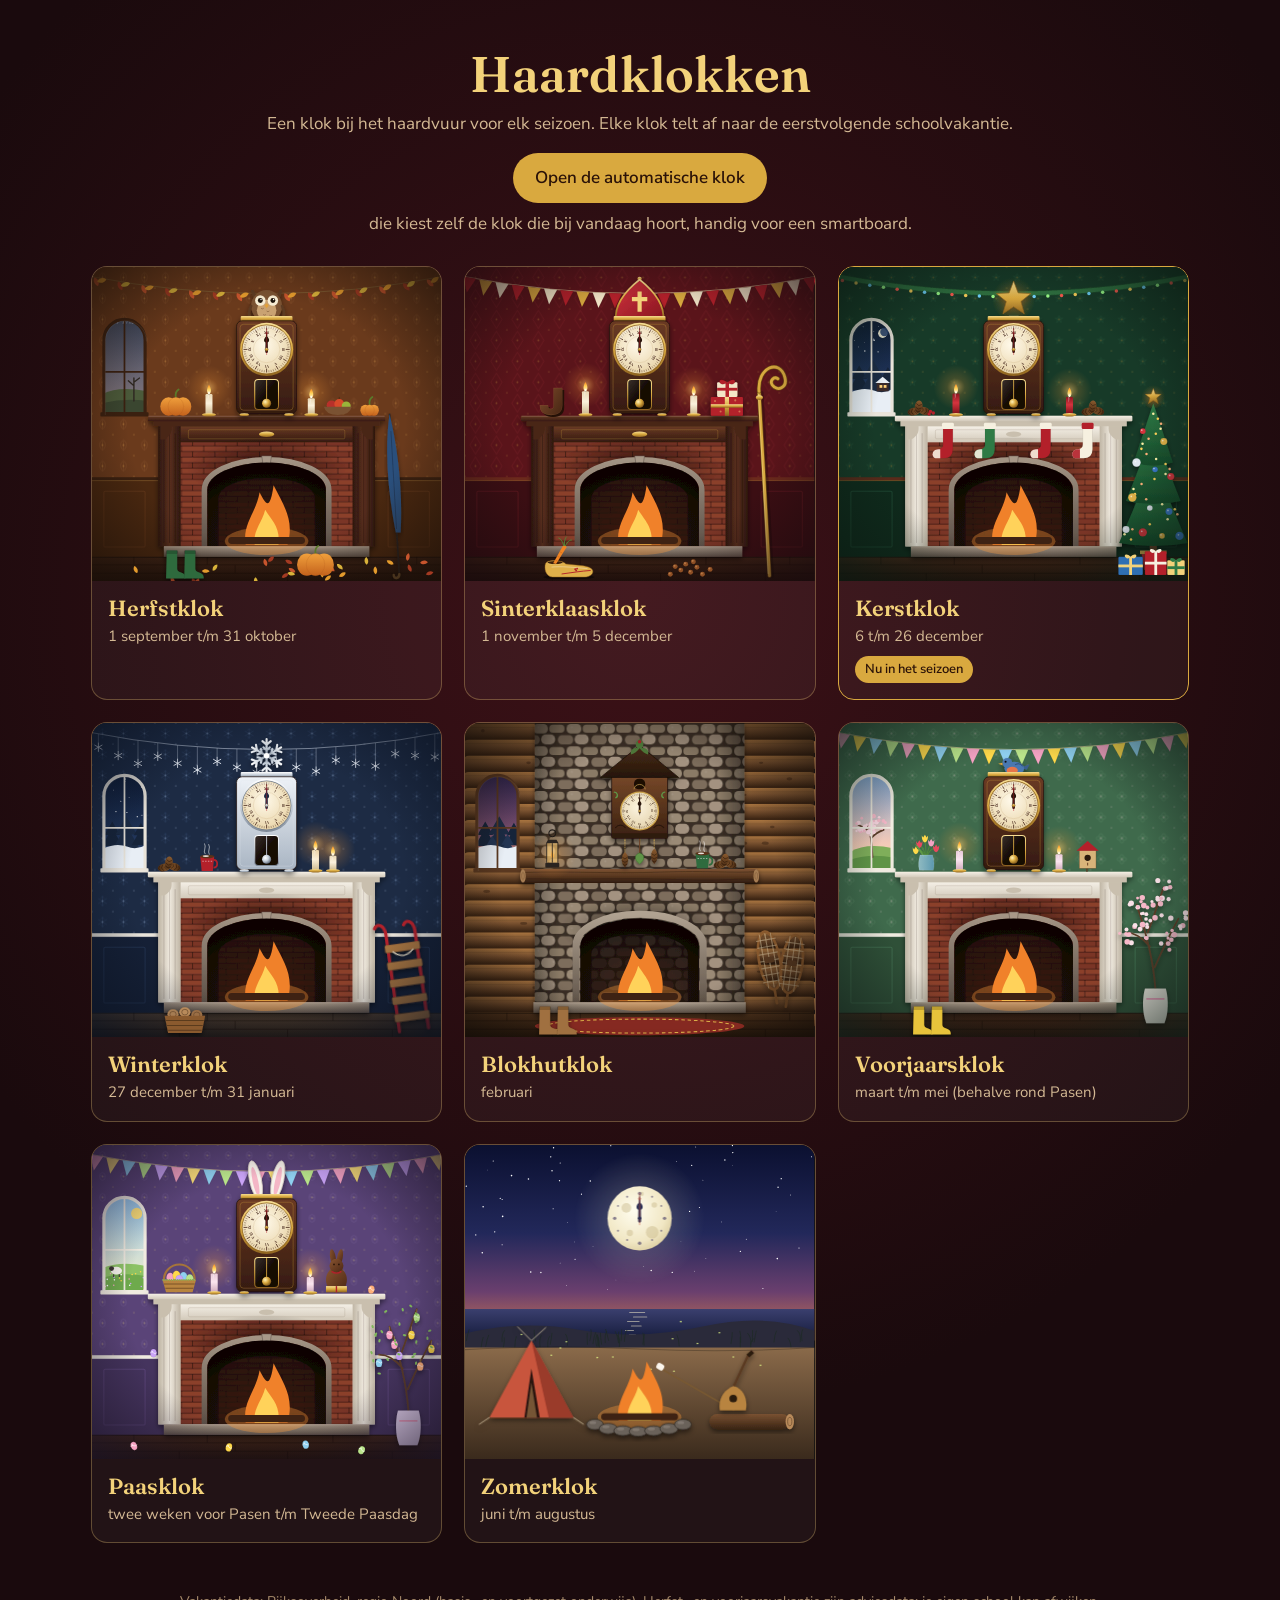
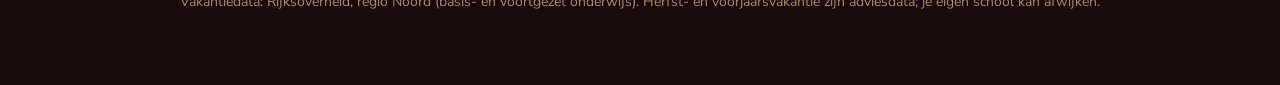
==== commit 13c51fa8: "Overzicht als landingspagina, automatische klok naar /auto/, terugknop op elke klok Co-Authored-By: " ====
--- a/index.html
+++ b/index.html
@@ -3,7 +3,7 @@
 <head>
 <meta charset="UTF-8">
 <meta name="viewport" content="width=device-width, initial-scale=1">
-<title>Haardklok</title>
+<title>Haardklokken</title>
 <meta name="description" content="Een klok bij het haardvuur voor elk seizoen, die aftelt naar de volgende schoolvakantie.">
 <meta name="theme-color" content="#1a0a0d">
 <link rel="icon" href="data:image/svg+xml,%3Csvg xmlns='http://www.w3.org/2000/svg' viewBox='0 0 64 64'%3E%3Cpath d='M32 4c6 12 18 18 18 34a18 18 0 0 1-36 0c0-10 6-14 8-22c4 6 6 8 8 8c0-8 0-14 2-20z' fill='%23f0812a'/%3E%3Cpath d='M32 30c4 6 10 9 10 17a10 10 0 0 1-20 0c0-6 6-9 10-17z' fill='%23ffd25a'/%3E%3C/svg%3E">
@@ -13,7 +13,7 @@
 <link href="https://fonts.googleapis.com/css2?family=Archivo+Black&family=Cinzel:wght@600&family=Fraunces:opsz,wght@9..144,600&family=Nunito+Sans:wght@400;600&display=swap" rel="stylesheet">
 <link rel="stylesheet" href="assets/klok.css">
 </head>
-<body data-klok="auto" data-base="">
+<body data-klok="overzicht" data-base="">
 <noscript><p style="padding:24px;text-align:center">Deze klok heeft JavaScript nodig.</p></noscript>
 <script src="assets/klok-parts.js"></script>
 <script src="assets/klok.js"></script>
--- a/assets/klok.css
+++ b/assets/klok.css
@@ -10,6 +10,12 @@
 html{-webkit-text-size-adjust:100%}
 body{margin:0;min-height:100vh;background:radial-gradient(ellipse 90% 70% at 50% 35%,var(--bg2) 0%,var(--bg) 70%) no-repeat,var(--bg);background-color:var(--bg);color:var(--ink);font:16px/1.55 "Nunito Sans",system-ui,-apple-system,"Segoe UI",sans-serif;overflow-x:hidden}
 a{color:var(--accent)}
+.back{display:inline-flex;align-items:center;gap:6px;min-height:44px;margin:12px 0 0 12px;padding:0 16px 0 10px;border-radius:999px;border:1px solid var(--line);background:rgba(0,0,0,.25);color:var(--ink);font:600 15px/1 "Nunito Sans",system-ui,sans-serif;text-decoration:none}
+.back svg{flex:none;margin-right:6px}
+.back:hover{background:rgba(255,255,255,.1)}
+.back:focus-visible{outline:3px solid var(--accent);outline-offset:3px}
+html.fit .back{position:absolute;left:24px;top:22px;margin:0;z-index:5;font-size:17px;min-height:48px}
+footer .autonote{display:block;font-size:13px}
 .top{text-align:center;padding:24px 16px 0;padding:clamp(18px,3vw,32px) max(5vw,16px) 0}
 h1{margin:0;font:600 44px/1.05 Fraunces,Georgia,serif;font:600 clamp(32px,5vw,50px)/1.05 Fraunces,Georgia,serif;color:var(--accent);text-wrap:balance}
 .top p{margin:6px 0 0;color:var(--muted);font-size:17px}
